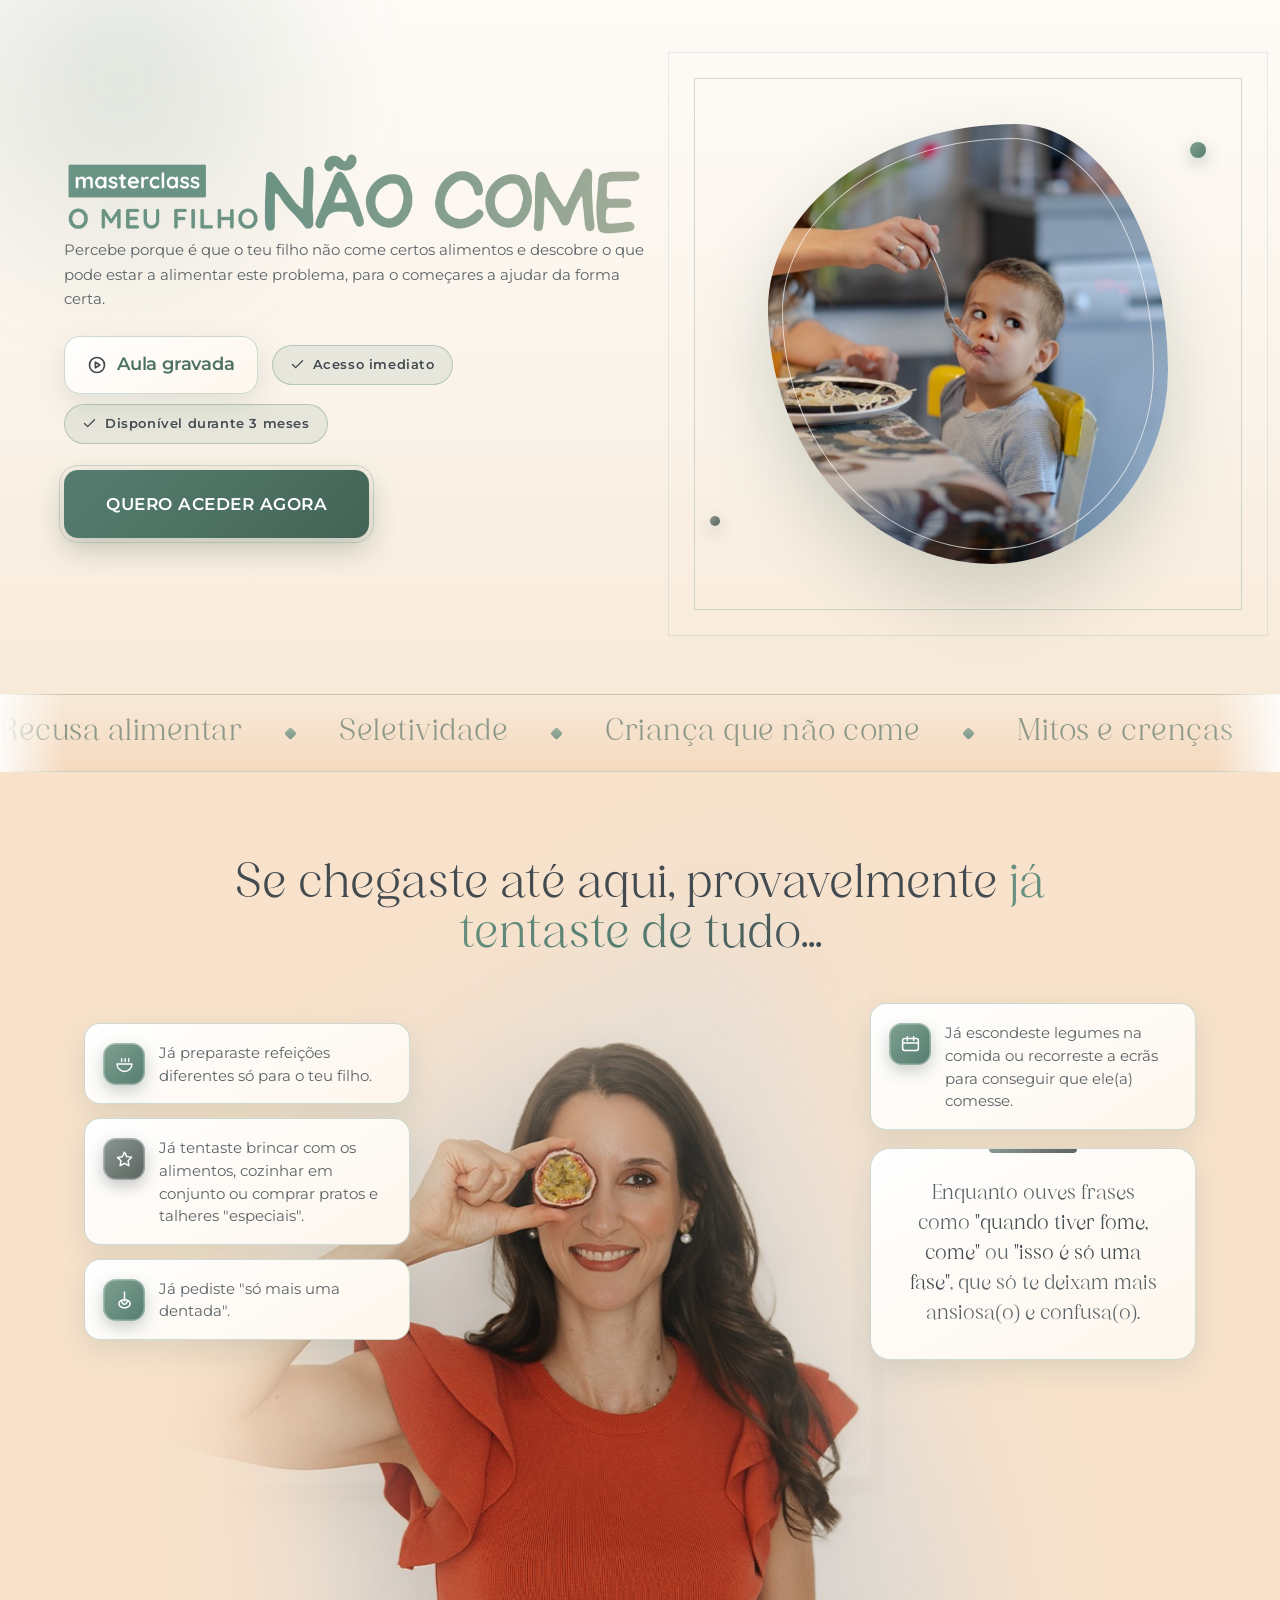
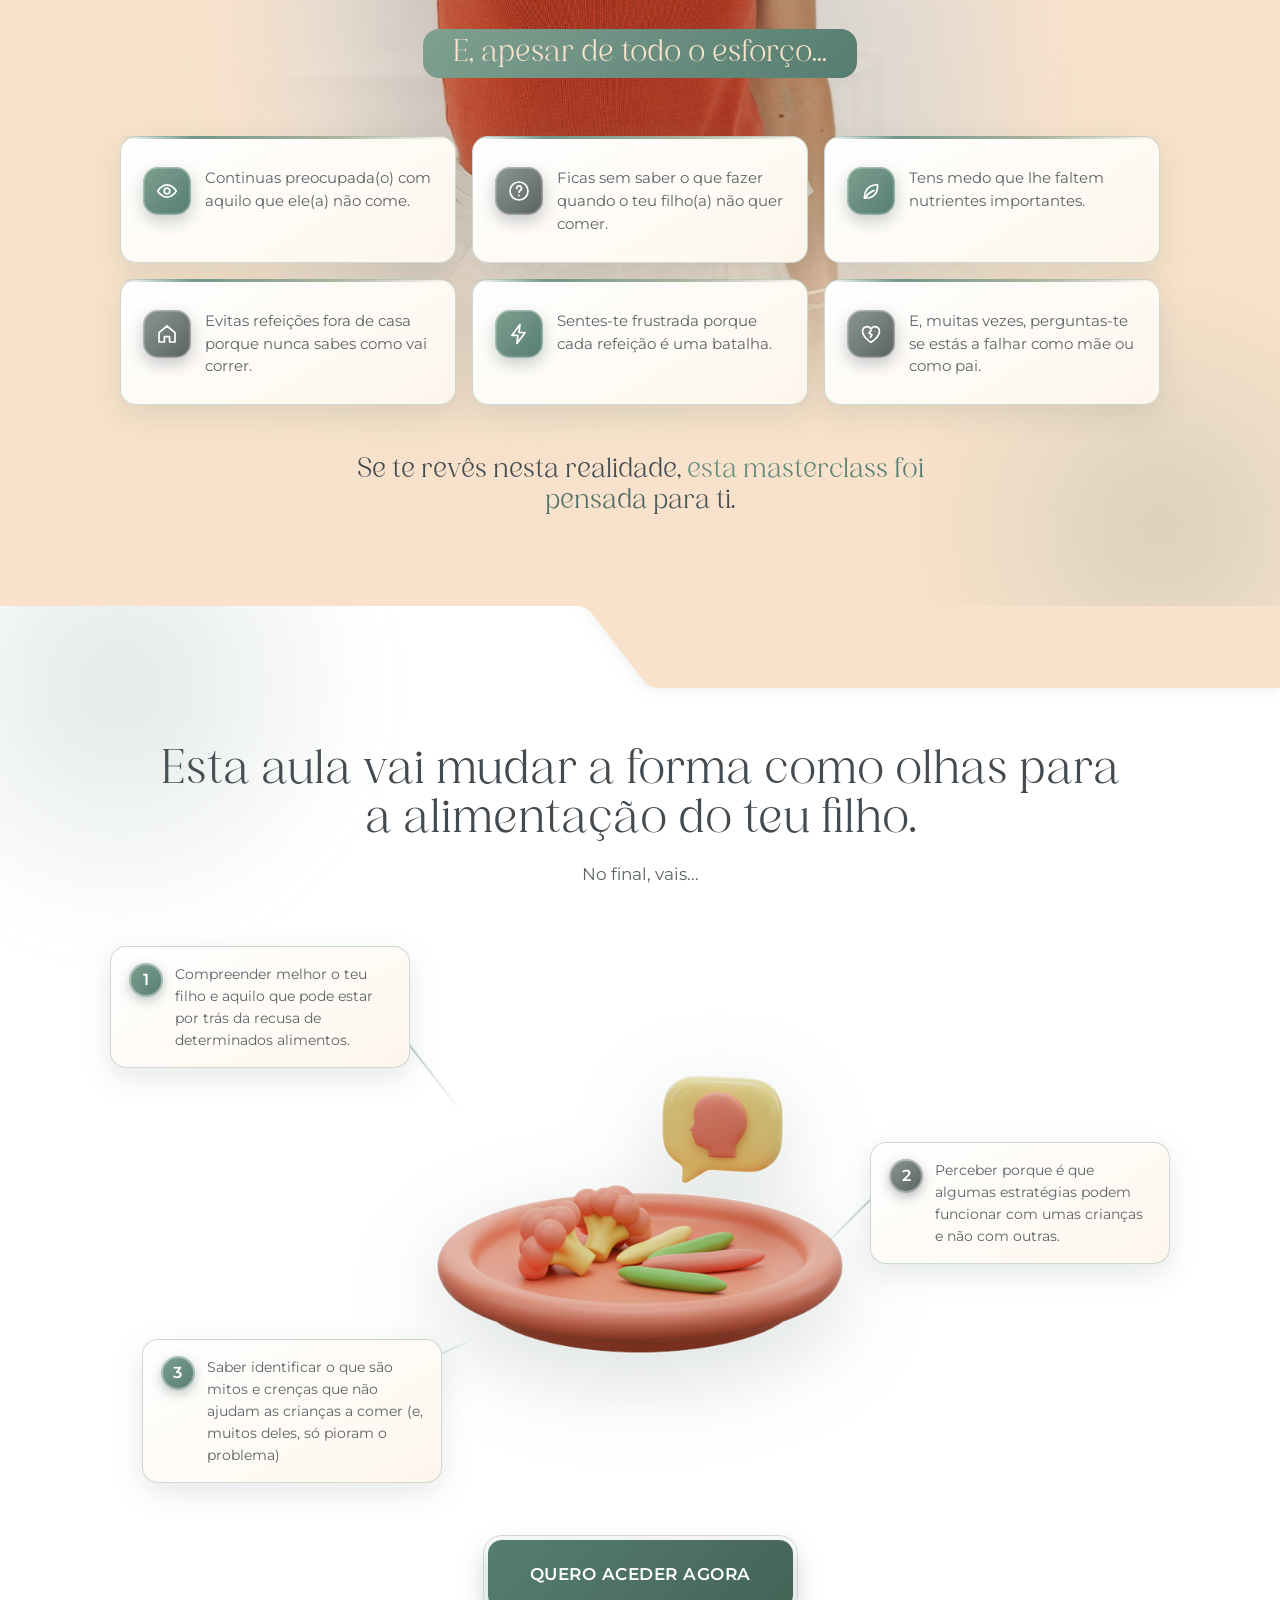
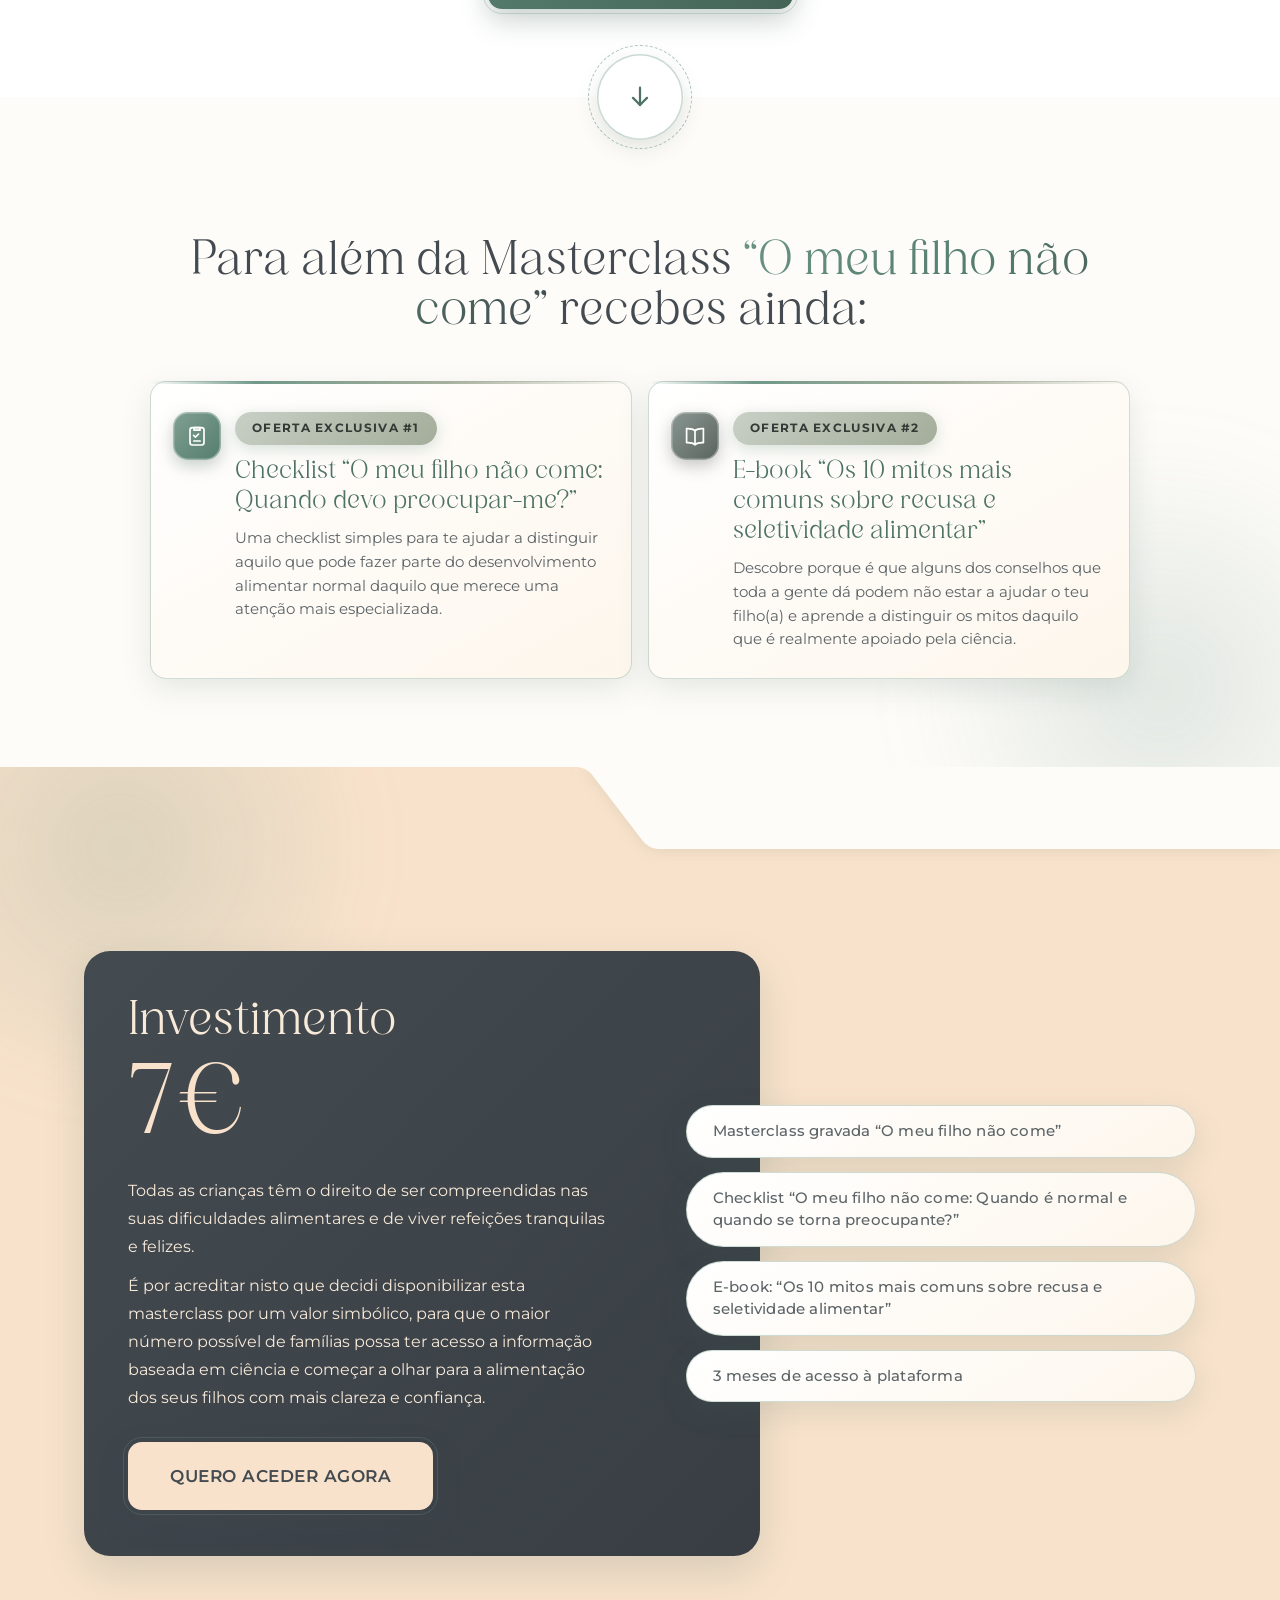
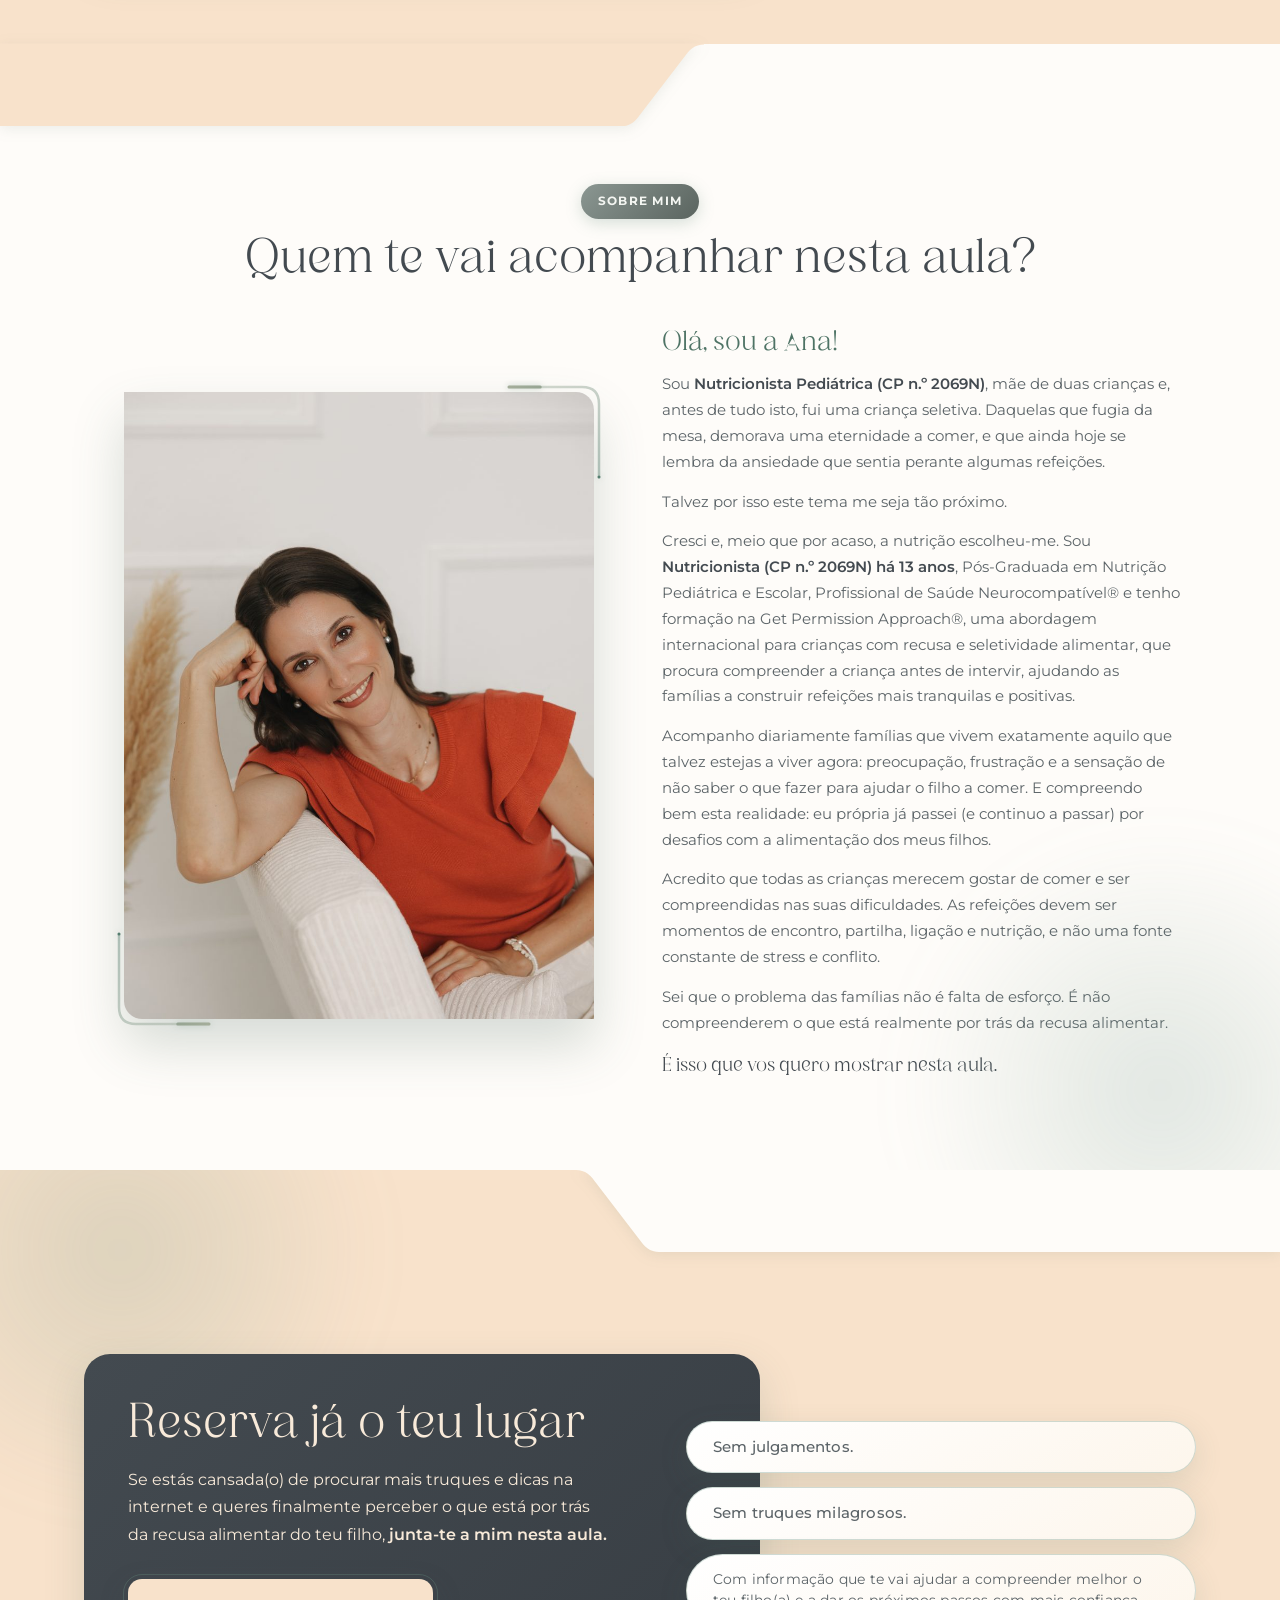
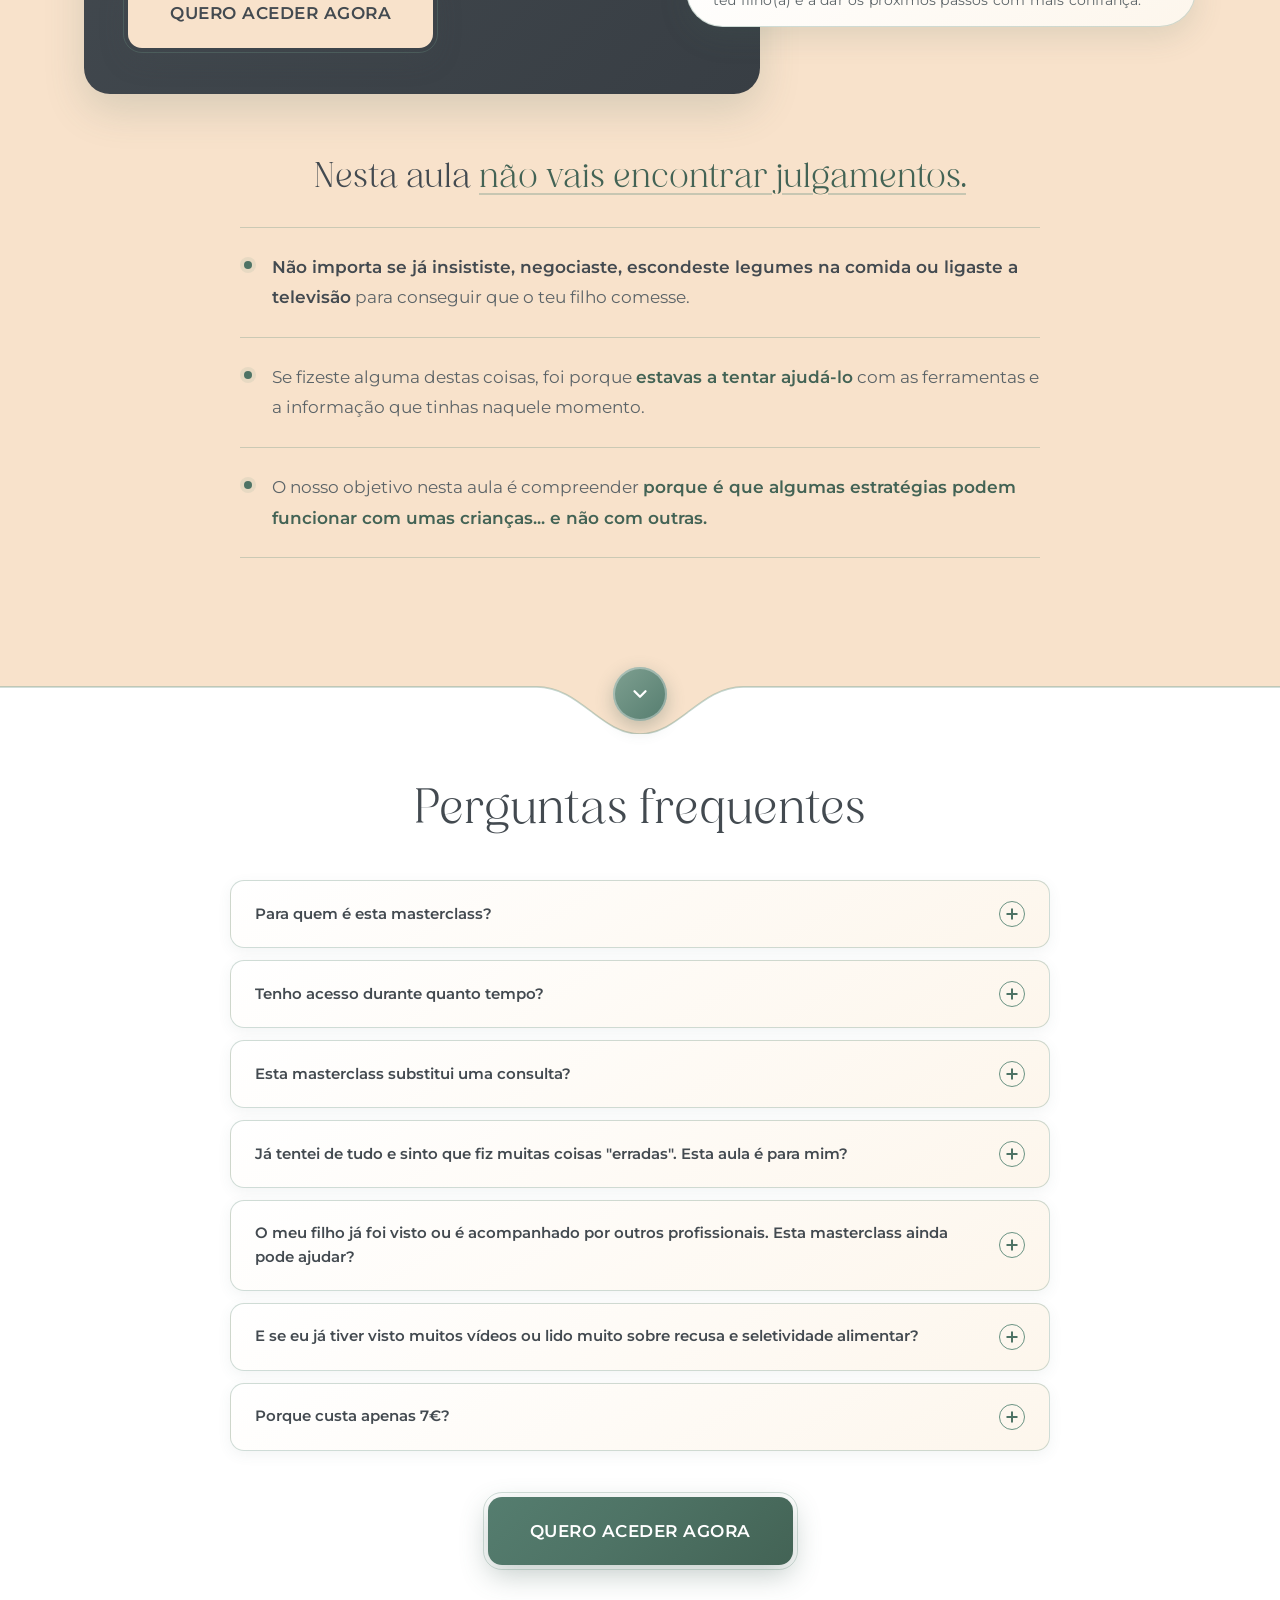
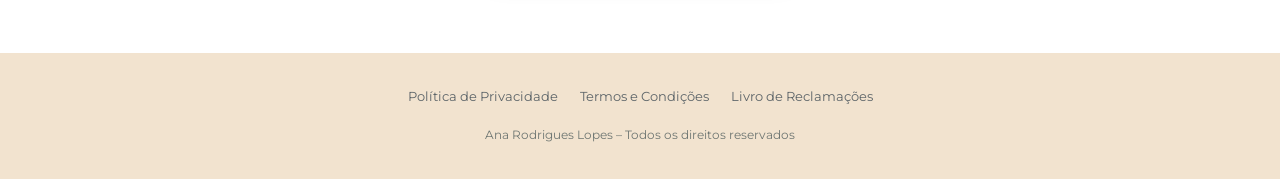
==== gravada/index.html @ 2e9fb3a8 "[cc] add recorded 7EUR masterclass variant page Co-Authored-By: Claude Opus 5.5 (1M context) <norepl" ====
<!DOCTYPE html>
<html lang="pt-PT">
<head>
<meta charset="UTF-8">
<meta name="viewport" content="width=device-width, initial-scale=1.0">
<title>Masterclass gravada “O meu filho não come” | Ana Rodrigues</title>
<meta name="description" content="Percebe porque é que o teu filho não come certos alimentos e descobre o que pode estar a alimentar este problema. Aula gravada. Acesso imediato.">
<meta property="og:title" content="Masterclass gravada “O meu filho não come” | Ana Rodrigues">
<meta property="og:description" content="Percebe porque é que o teu filho não come certos alimentos e descobre o que pode estar a alimentar este problema. Aula gravada. Acesso imediato.">
<meta property="og:type" content="website">
<meta property="og:image" content="https://contatoeltonmiranda-code.github.io/ana-rodrigues-lp5-preview/assets/logo.png">
<link rel="icon" href="data:image/svg+xml,%3Csvg xmlns='http://www.w3.org/2000/svg' viewBox='0 0 32 32'%3E%3Ccircle cx='16' cy='16' r='15' fill='%236A9383'/%3E%3C/svg%3E">
<link rel="preconnect" href="https://fonts.googleapis.com">
<link rel="preconnect" href="https://fonts.gstatic.com" crossorigin>
<link href="https://fonts.googleapis.com/css2?family=Montserrat:wght@300;400;500;600;700&display=swap" rel="stylesheet">
<link rel="preload" as="font" type="font/woff2" crossorigin href="../assets/fonts/Bevenida-Regular.woff2">
<link rel="preload" as="image" href="../assets/logo.png">
<link rel="stylesheet" href="../assets/style.css">
<!-- Versao gravada 7EUR: CSS partilhado com a versao ao vivo (../assets/style.css,
     NAO alterado). So o encaixe das 2 seccoes novas fica aqui, com tokens e
     componentes ja existentes (peso-card, eyebrow, res-card, rp-pill). -->
<style>
.hero-cta{display:flex;width:100%;max-width:520px;justify-content:center}
@media(min-width:960px){.hero-cta{justify-content:flex-start}}
.ofertas{max-width:980px;margin-top:44px}
.oferta-txt{display:flex;flex-direction:column;align-items:flex-start}
.oferta-txt .eyebrow{margin-bottom:12px}
.oferta-txt h3{font-size:clamp(20px,2.2vw,25px);line-height:1.2;color:var(--sage-esc);margin-bottom:10px}
.oferta-txt p{font-size:14.8px;color:var(--texto);line-height:1.6}
.preco-valor{font-family:'Bevenida','Georgia',serif;font-weight:400;font-size:clamp(64px,8vw,96px);line-height:1;color:#F8E2CB;margin:14px 0 4px}
.preco-card .res-lead + .res-lead{margin-top:12px}
@media(min-width:720px){.ofertas{grid-template-columns:1fr 1fr}}
@media(min-width:960px){.ofertas{grid-template-columns:1fr 1fr}}
</style>
</head>
<body>

<!-- ============ SECÇÃO 1 — HERO ============ -->
<section class="hero">
  <div class="orb tl" aria-hidden="true"></div>
  <div class="wrap hero-grid">
    <div class="hero-copy sr-hidden">
      <h1 class="hero-logo"><img src="../assets/logo.png" alt="Masterclass O Meu Filho Não Come" width="1828" height="278"></h1>
      <p class="sub">Percebe porque é que o teu filho não come certos alimentos e descobre o que pode estar a alimentar este problema, para o começares a ajudar da forma certa.</p>
      <div class="hero-meta">
        <span class="date-badge"><svg viewBox="0 0 24 24" aria-hidden="true" focusable="false"><circle cx="12" cy="12" r="9"/><path d="M10 8.6v6.8l5.4-3.4z"/></svg>Aula gravada</span>
        <span class="hmi"><svg viewBox="0 0 24 24" aria-hidden="true" focusable="false"><polyline points="4 12 9 17 20 6"/></svg>Acesso imediato</span>
        <span class="hmi"><svg viewBox="0 0 24 24" aria-hidden="true" focusable="false"><polyline points="4 12 9 17 20 6"/></svg>Disponível durante 3 meses</span>
      </div>
      <div class="hero-cta"><a class="btn lg" href="https://www.lp.entrepapasefrutas.pt/pagamento-masterclass-o-meu-filho-nao-come">Quero aceder agora</a></div>
    </div>
    <div class="hero-visual sr-hidden" aria-hidden="true">
      <div class="hv-ring"></div>
      <div class="hv-ring b"></div>
      <div class="hv-shape"><img src="../assets/crianca-recusa-alimentar.jpg" alt="" loading="eager" width="1600" height="1080"></div>
      <span class="hv-dot d1"></span>
      <span class="hv-dot d2"></span>
    </div>
  </div>
</section>

<!-- ============ DIVISÓRIA — FAIXA MARQUEE ============ -->
<div class="faixa-marquee" aria-hidden="true">
  <div class="fm-track">
    <div class="fm-group">
      <span>Recusa alimentar</span><i></i>
      <span>Seletividade</span><i></i>
      <span>Criança que não come</span><i></i>
      <span>Mitos e crenças</span><i></i>
      <span>Refeições em batalha</span><i></i>
      <span>Novos alimentos</span><i></i>
    </div>
    <div class="fm-group">
      <span>Recusa alimentar</span><i></i>
      <span>Seletividade</span><i></i>
      <span>Criança que não come</span><i></i>
      <span>Mitos e crenças</span><i></i>
      <span>Refeições em batalha</span><i></i>
      <span>Novos alimentos</span><i></i>
    </div>
  </div>
</div>

<!-- ============ SECÇÃO 2 — IDENTIFICAÇÃO COM DORES (igual) ============ -->
<section class="sec sec-duv">
  <div class="orb coral br" aria-hidden="true"></div>
  <div class="wrap">
    <div class="center">
      <h2 class="maxw-lg sr-hidden">Se chegaste até aqui, provavelmente <span class="txt-grad">já tentaste de tudo...</span></h2>
    </div>
    <div class="duv-tri">
      <div class="duv-col sr-hidden">
        <div class="dores-cards">
          <div class="dores-card">
            <span class="dc-ico" aria-hidden="true"><svg viewBox="0 0 24 24" aria-hidden="true" focusable="false"><path d="M3.5 11.5h17c0 4.7-3.8 8.5-8.5 8.5s-8.5-3.8-8.5-8.5z"/><path d="M8.8 8.4c-1-1 .95-1.95 0-3"/><path d="M12.8 8.4c-1-1 .95-1.95 0-3"/><path d="M16.8 8.4c-1-1 .95-1.95 0-3"/></svg></span>
            <p>Já preparaste refeições diferentes só para o teu filho.</p>
          </div>
          <div class="dores-card">
            <span class="dc-ico" aria-hidden="true"><svg viewBox="0 0 24 24" aria-hidden="true" focusable="false"><path d="M12 3.6l2.5 5.1 5.6.8-4 4 .9 5.6-5-2.7-5 2.7.9-5.6-4-3.9 5.6-.8z"/></svg></span>
            <p>Já tentaste brincar com os alimentos, cozinhar em conjunto ou comprar pratos e talheres "especiais".</p>
          </div>
          <div class="dores-card">
            <span class="dc-ico" aria-hidden="true"><svg viewBox="0 0 24 24" aria-hidden="true" focusable="false"><path d="M12 3.4v10.2"/><path d="M8.6 13.9c.6 2.3 1.8 3.5 3.4 3.5s2.8-1.2 3.4-3.5"/><ellipse cx="12" cy="16.9" rx="6.4" ry="4.7"/></svg></span>
            <p>Já pediste "só mais uma dentada".</p>
          </div>
        </div>
      </div>
      <div class="duv-photo sr-hidden" aria-hidden="true"></div>
      <div class="duv-col duv-col-r sr-hidden">
        <div class="dores-card">
          <span class="dc-ico" aria-hidden="true"><svg viewBox="0 0 24 24" aria-hidden="true" focusable="false"><rect x="3" y="5.2" width="18" height="13.6" rx="2.4"/><path d="M3 10.2h18"/><path d="M8.4 3v4.4M15.6 3v4.4"/></svg></span>
          <p>Já escondeste legumes na comida ou recorreste a ecrãs para conseguir que ele(a) comesse.</p>
        </div>
        <div class="frases">
          <p>Enquanto ouves frases como <b>"quando tiver fome, come"</b> ou <b>"isso é só uma fase"</b>, que só te deixam mais ansiosa(o) e confusa(o).</p>
        </div>
      </div>
    </div>
    <p class="peso-head sr-hidden"><mark>E, apesar de todo o esforço...</mark></p>
    <div class="peso-cards">
      <div class="peso-card sr-hidden"><span class="pw" aria-hidden="true"><svg viewBox="0 0 24 24" aria-hidden="true" focusable="false"><path d="M2.8 12S6.2 5.8 12 5.8 21.2 12 21.2 12 17.8 18.2 12 18.2 2.8 12 2.8 12z"/><circle cx="12" cy="12" r="2.8"/></svg></span><p>Continuas preocupada(o) com aquilo que ele(a) não come.</p></div>
      <div class="peso-card sr-hidden"><span class="pw" aria-hidden="true"><svg viewBox="0 0 24 24" aria-hidden="true" focusable="false"><circle cx="12" cy="12" r="9"/><path d="M9.7 9.4a2.4 2.4 0 1 1 3.3 2.2c-.7.3-1 .8-1 1.6"/><path d="M12 16.4v.1"/></svg></span><p>Ficas sem saber o que fazer quando o teu filho(a) não quer comer.</p></div>
      <div class="peso-card sr-hidden"><span class="pw" aria-hidden="true"><svg viewBox="0 0 24 24" aria-hidden="true" focusable="false"><path d="M5.5 19c0-8 4.8-12.8 13-13.5.7 8.2-4 13.5-10.5 13.5-1 0-2-.2-2.5 0z"/><path d="M5.5 19c2.8-3.8 5.6-6 9.5-7.6"/></svg></span><p>Tens medo que lhe faltem nutrientes importantes.</p></div>
      <div class="peso-card sr-hidden"><span class="pw" aria-hidden="true"><svg viewBox="0 0 24 24" aria-hidden="true" focusable="false"><path d="M4 10.6 12 4l8 6.6V20h-5.4v-5.4H9.4V20H4z"/></svg></span><p>Evitas refeições fora de casa porque nunca sabes como vai correr.</p></div>
      <div class="peso-card sr-hidden"><span class="pw" aria-hidden="true"><svg viewBox="0 0 24 24" aria-hidden="true" focusable="false"><path d="M13 2.5 4.8 13.4h6.1l-1 8.1 8.3-11H12z"/></svg></span><p>Sentes-te frustrada porque cada refeição é uma batalha.</p></div>
      <div class="peso-card sr-hidden"><span class="pw" aria-hidden="true"><svg viewBox="0 0 24 24" aria-hidden="true" focusable="false"><path d="M12 20.4S3.6 15 3.6 9.4A4.5 4.5 0 0 1 12 7a4.5 4.5 0 0 1 8.4 2.4c0 5.6-8.4 11-8.4 11z"/><path d="M12 8.6 10 11l3 1.9-1.6 2.4"/></svg></span><p>E, muitas vezes, perguntas-te se estás a falhar como mãe ou como pai.</p></div>
    </div>
    <p class="dores-close sr-hidden">Se te revês nesta realidade, <span class="txt-grad">esta masterclass foi pensada para ti.</span></p>
  </div>
</section>

<!-- ============ SECÇÃO 3 — TRANSFORMAÇÃO / BENEFÍCIOS (igual) ============ -->
<section class="sec sec-imag sec-recebe">
  <div class="aba from-prancheta dir-r" aria-hidden="true"></div>
  <div class="orb tl" aria-hidden="true"></div>
  <div class="wrap center">
    <h2 class="maxw-lg sr-hidden">Esta aula vai mudar a forma como olhas para a alimentação do teu filho.</h2>
    <p class="lead duv-intro sr-hidden">No final, vais...</p>
    <div class="ia-stage">
      <img class="ia-img sr-hidden" src="../assets/recusa-ia.png" alt="Ilustração de um prato com legumes recusados e um balão de fala com uma criança a virar a cara" loading="lazy" width="544" height="381">
      <span class="ia-linha fl1" aria-hidden="true"></span>
      <span class="ia-linha fl2" aria-hidden="true"></span>
      <span class="ia-linha fl3" aria-hidden="true"></span>
      <div class="ia-label l1 sr-hidden">
        <span class="ia-no" aria-hidden="true">1</span>
        <p>Compreender melhor o teu filho e aquilo que pode estar por trás da recusa de determinados alimentos.</p>
      </div>
      <div class="ia-label l2 sr-hidden">
        <span class="ia-no" aria-hidden="true">2</span>
        <p>Perceber porque é que algumas estratégias podem funcionar com umas crianças e não com outras.</p>
      </div>
      <div class="ia-label l3 sr-hidden">
        <span class="ia-no" aria-hidden="true">3</span>
        <p>Saber identificar o que são mitos e crenças que não ajudam as crianças a comer (e, muitos deles, só pioram o problema)</p>
      </div>
    </div>
    <div class="cta-row sr-hidden"><a class="btn lg" href="https://www.lp.entrepapasefrutas.pt/pagamento-masterclass-o-meu-filho-nao-come">Quero aceder agora</a></div>
  </div>
</section>

<!-- ============ SECÇÃO 4 — BENEFÍCIOS / O QUE RECEBES (nova) ============ -->
<section class="sec sec-sobre sec-recebe sec-ofertas">
  <div class="sep-seal" style="--ss-cor:var(--paper)" aria-hidden="true">
    <svg viewBox="0 0 24 24" focusable="false"><path d="M12 4.5v14"/><path d="M6.4 12.7l5.6 5.6 5.6-5.6"/></svg>
  </div>
  <div class="sec-bg" aria-hidden="true">
    <div class="orb br"></div>
  </div>
  <div class="wrap center">
    <h2 class="maxw-lg sr-hidden">Para além da Masterclass <span class="txt-grad">“O meu filho não come”</span> recebes ainda:</h2>
  </div>
  <div class="wrap">
    <div class="peso-cards ofertas">
      <div class="peso-card sr-hidden">
        <span class="pw" aria-hidden="true"><svg viewBox="0 0 24 24" aria-hidden="true" focusable="false"><rect x="5" y="3.6" width="14" height="17.4" rx="2.4"/><path d="M9 3.6h6v2.6H9z"/><polyline points="8.6 11.4 10.4 13.2 13.6 10"/><path d="M8.8 17h6.4"/></svg></span>
        <div class="oferta-txt">
          <span class="eyebrow">Oferta exclusiva #1</span>
          <h3>Checklist “O meu filho não come: Quando devo preocupar-me?”</h3>
          <p>Uma checklist simples para te ajudar a distinguir aquilo que pode fazer parte do desenvolvimento alimentar normal daquilo que merece uma atenção mais especializada.</p>
        </div>
      </div>
      <div class="peso-card sr-hidden">
        <span class="pw" aria-hidden="true"><svg viewBox="0 0 24 24" aria-hidden="true" focusable="false"><path d="M12 6.6C10.2 5 7.6 4.4 3.6 4.6v14c4-.2 6.6.4 8.4 2 1.8-1.6 4.4-2.2 8.4-2v-14c-4-.2-6.6.4-8.4 2z"/><path d="M12 6.6V20.6"/></svg></span>
        <div class="oferta-txt">
          <span class="eyebrow">Oferta exclusiva #2</span>
          <h3>E-book “Os 10 mitos mais comuns sobre recusa e seletividade alimentar”</h3>
          <p>Descobre porque é que alguns dos conselhos que toda a gente dá podem não estar a ajudar o teu filho(a) e aprende a distinguir os mitos daquilo que é realmente apoiado pela ciência.</p>
        </div>
      </div>
    </div>
  </div>
</section>

<!-- ============ SECÇÃO 5 — PREÇO (nova) ============ -->
<section class="sec sec-reserva sec-recebe sec-preco">
  <div class="aba from-cream dir-r" aria-hidden="true"></div>
  <div class="orb tl" aria-hidden="true"></div>
  <div class="wrap">
    <div class="res-grid">
      <div class="res-card preco-card sr-hidden">
        <h2>Investimento</h2>
        <p class="preco-valor">7€</p>
        <p class="res-lead">Todas as crianças têm o direito de ser compreendidas nas suas dificuldades alimentares e de viver refeições tranquilas e felizes.</p>
        <p class="res-lead">É por acreditar nisto que decidi disponibilizar esta masterclass por um valor simbólico, para que o maior número possível de famílias possa ter acesso a informação baseada em ciência e começar a olhar para a alimentação dos seus filhos com mais clareza e confiança.</p>
        <a class="btn lg" href="https://www.lp.entrepapasefrutas.pt/pagamento-masterclass-o-meu-filho-nao-come">Quero aceder agora</a>
      </div>
      <ul class="res-panel sr-hidden">
        <li class="rp-pill">Masterclass gravada “O meu filho não come”</li>
        <li class="rp-pill">Checklist “O meu filho não come: Quando é normal e quando se torna preocupante?”</li>
        <li class="rp-pill">E-book: “Os 10 mitos mais comuns sobre recusa e seletividade alimentar”</li>
        <li class="rp-pill">3 meses de acesso à plataforma</li>
      </ul>
    </div>
  </div>
</section>

<!-- ============ SECÇÃO 6 — SOBRE MIM (igual) ============ -->
<section class="sec sec-sobre sec-recebe">
  <div class="aba from-areia" aria-hidden="true"></div>
  <div class="sec-bg" aria-hidden="true">
    <div class="orb br"></div>
  </div>
  <div class="wrap center">
    <span class="eyebrow coral sr-hidden">Sobre mim</span>
    <h2 class="sr-hidden">Quem te vai acompanhar nesta aula?</h2>
  </div>
  <div class="wrap">
    <div class="sobre-grid">
      <div class="sobre-collage sr-hidden">
        <figure class="sc-single"><img src="../assets/ana-6.jpg" alt="Ana Rodrigues Lopes a olhar diretamente para a câmara" loading="lazy" width="900" height="1350"></figure>
        <svg class="corner corner-tr" viewBox="0 0 96 96" aria-hidden="true" focusable="false">
          <linearGradient id="ckSageA" x1="0" y1="0" x2="1" y2="1"><stop offset="0" stop-color="#A4AD9A"/><stop offset="1" stop-color="#557D6F"/></linearGradient>
          <path class="ck-linha" d="M3 3 L76 3 Q93 3 93 20 L93 93" pathLength="200"/>
          <path class="ck-spark" d="M3 3 L76 3 Q93 3 93 20 L93 93" pathLength="200"/>
        </svg>
        <svg class="corner corner-bl" viewBox="0 0 96 96" aria-hidden="true" focusable="false">
          <linearGradient id="ckSageB" x1="0" y1="0" x2="1" y2="1"><stop offset="0" stop-color="#A4AD9A"/><stop offset="1" stop-color="#557D6F"/></linearGradient>
          <path class="ck-linha" d="M3 3 L76 3 Q93 3 93 20 L93 93" pathLength="200"/>
          <path class="ck-spark" d="M3 3 L76 3 Q93 3 93 20 L93 93" pathLength="200"/>
        </svg>
      </div>
      <div class="sobre-txt sr-hidden">
        <h3>Olá, sou a Ana!</h3>
        <p>Sou <strong>Nutricionista Pediátrica (CP n.º 2069N)</strong>, mãe de duas crianças e, antes de tudo isto, fui uma criança seletiva. Daquelas que fugia da mesa, demorava uma eternidade a comer, e que ainda hoje se lembra da ansiedade que sentia perante algumas refeições.</p>
        <p>Talvez por isso este tema me seja tão próximo.</p>
        <p>Cresci e, meio que por acaso, a nutrição escolheu-me. Sou <strong>Nutricionista (CP n.º 2069N) há 13 anos</strong>, Pós-Graduada em Nutrição Pediátrica e Escolar, Profissional de Saúde Neurocompatível&reg; e tenho formação na Get Permission Approach&reg;, uma abordagem internacional para crianças com recusa e seletividade alimentar, que procura compreender a criança antes de intervir, ajudando as famílias a construir refeições mais tranquilas e positivas.</p>
        <p>Acompanho diariamente famílias que vivem exatamente aquilo que talvez estejas a viver agora: preocupação, frustração e a sensação de não saber o que fazer para ajudar o filho a comer. E compreendo bem esta realidade: eu própria já passei (e continuo a passar) por desafios com a alimentação dos meus filhos.</p>
        <p>Acredito que todas as crianças merecem gostar de comer e ser compreendidas nas suas dificuldades. As refeições devem ser momentos de encontro, partilha, ligação e nutrição, e não uma fonte constante de stress e conflito.</p>
        <p>Sei que o problema das famílias não é falta de esforço. É não compreenderem o que está realmente por trás da recusa alimentar.</p>
        <p class="sobre-fim">É isso que vos quero mostrar nesta aula.</p>
      </div>
    </div>
  </div>
</section>

<!-- ============ SECÇÃO 6b — RESERVA JÁ O TEU LUGAR (igual, botão trocado) ============ -->
<section class="sec sec-reserva sec-recebe">
  <div class="aba from-cream dir-r" aria-hidden="true"></div>
  <div class="orb tl" aria-hidden="true"></div>
  <div class="wrap">
    <div class="res-grid">
      <div class="res-card sr-hidden">
        <h2>Reserva já o teu lugar</h2>
        <p class="res-lead">Se estás cansada(o) de procurar mais truques e dicas na internet e queres finalmente perceber o que está por trás da recusa alimentar do teu filho, <b>junta-te a mim nesta aula.</b></p>
        <a class="btn lg" href="https://www.lp.entrepapasefrutas.pt/pagamento-masterclass-o-meu-filho-nao-come">Quero aceder agora</a>
      </div>
      <aside class="res-panel sr-hidden" aria-label="O que esta aula te garante">
        <span class="rp-pill">Sem julgamentos.</span>
        <span class="rp-pill">Sem truques milagrosos.</span>
        <span class="rp-pill rp-wide">Com informação que te vai ajudar a compreender melhor o teu filho(a) e a dar os próximos passos com mais confiança.</span>
      </aside>
    </div>
    <div class="julgos sr-hidden">
      <h3>Nesta aula <span class="jul-accent">não vais encontrar julgamentos.</span></h3>
      <ul class="jul-list">
        <li><p><strong>Não importa se já insististe, negociaste, escondeste legumes na comida ou ligaste a televisão</strong> para conseguir que o teu filho comesse.</p></li>
        <li><p>Se fizeste alguma destas coisas, foi porque <strong class="jul-accent">estavas a tentar ajudá-lo</strong> com as ferramentas e a informação que tinhas naquele momento.</p></li>
        <li><p>O nosso objetivo nesta aula é compreender <strong class="jul-accent">porque é que algumas estratégias podem funcionar com umas crianças... e não com outras.</strong></p></li>
      </ul>
    </div>
  </div>
</section>

<!-- ============ SECÇÃO 7 — FAQ (versão gravada) ============ -->
<section class="sec sec-faq sec-recebe">
  <div class="curva-div" aria-hidden="true">
    <svg viewBox="0 0 1440 112" preserveAspectRatio="none" focusable="false">
      <path class="cd-fill" d="M0,0 H1440 V52 H836 C788,52 764,112 720,112 C676,112 652,52 604,52 H0 Z"/>
      <path class="cd-crest" d="M0,52 H604 C652,52 676,112 720,112 C764,112 788,52 836,52 H1440"/>
    </svg>
    <span class="cd-circle">
      <svg viewBox="0 0 24 24" stroke-linecap="round" stroke-linejoin="round" focusable="false"><polyline points="6 9 12 15 18 9"/></svg>
    </span>
  </div>
  <div class="wrap center">
    <h2 class="maxw sr-hidden">Perguntas frequentes</h2>
  </div>
  <div class="wrap">
    <div class="faq-list">
      <details class="faq-item sr-hidden">
        <summary>Para quem é esta masterclass?<span class="fq-ico" aria-hidden="true"></span></summary>
        <div class="faq-ans"><p>Para mães e pais de bebés e crianças entre os 12 meses e os 6 anos que recusam alimentos ou têm uma alimentação limitada. Desde crianças com seletividade leve e normal para a idade até crianças com uma restrição alimentar mais marcada (em que aceitam apenas 5-6 alimentos diferentes).</p></div>
      </details>
      <details class="faq-item sr-hidden">
        <summary>Tenho acesso durante quanto tempo?<span class="fq-ico" aria-hidden="true"></span></summary>
        <div class="faq-ans"><p>Durante 3 meses. Podes assistir e rever a aula sempre que precisares.</p></div>
      </details>
      <details class="faq-item sr-hidden">
        <summary>Esta masterclass substitui uma consulta?<span class="fq-ico" aria-hidden="true"></span></summary>
        <div class="faq-ans"><p>Não. É uma aula educativa.</p></div>
      </details>
      <details class="faq-item sr-hidden">
        <summary>Já tentei de tudo e sinto que fiz muitas coisas "erradas". Esta aula é para mim?<span class="fq-ico" aria-hidden="true"></span></summary>
        <div class="faq-ans">
          <p>Sim. Aliás, esta aula foi pensada precisamente para famílias que sentem que já experimentaram de tudo e continuam sem perceber porque é que nada parece resultar.</p>
          <p>Se te sentes assim, quero que saibas que não estás sozinha(o). A maioria das famílias que acompanho chega exatamente com esse sentimento.</p>
          <p>O objetivo desta aula não é dizer-te o que devias ter feito. É ajudar-te a compreender melhor o teu filho(a), para que possas tomar decisões com mais segurança e menos culpa a partir de agora.</p>
        </div>
      </details>
      <details class="faq-item sr-hidden">
        <summary>O meu filho já foi visto ou é acompanhado por outros profissionais. Esta masterclass ainda pode ajudar?<span class="fq-ico" aria-hidden="true"></span></summary>
        <div class="faq-ans"><p>Sim. Esta aula não substitui uma avaliação individual, mas vai ajudar-te a compreender melhor a recusa alimentar, a olhar para este desafio de uma forma diferente e a perceber porque é que nem sempre existem soluções iguais para todas as crianças.</p></div>
      </details>
      <details class="faq-item sr-hidden">
        <summary>E se eu já tiver visto muitos vídeos ou lido muito sobre recusa e seletividade alimentar?<span class="fq-ico" aria-hidden="true"></span></summary>
        <div class="faq-ans"><p>Esta masterclass foi pensada precisamente para pais que sentem que já experimentaram muitas estratégias, mas continuam sem perceber porque é que nada parece resultar. O foco não será dar mais uma lista de dicas, mas ajudar-te a compreender o problema antes de escolher qualquer estratégia.</p></div>
      </details>
      <details class="faq-item sr-hidden">
        <summary>Porque custa apenas 7€?<span class="fq-ico" aria-hidden="true"></span></summary>
        <div class="faq-ans">
          <p>Esta masterclass vale mais do que 7€. Mas acredito que todas as crianças têm o direito de se sentir seguras e compreendidas nas suas dificuldades alimentares. E acredito que todos os pais e cuidadores merecem sentir-se informados e capazes de entender o que está por trás do comportamento alimentar dos seus filhos.</p>
          <p>Nenhuma família devia ficar sem acesso a informação baseada em ciência por causa do preço.</p>
          <p>Foi por isso que decidi disponibilizar esta masterclass por apenas 7€.</p>
          <p>O meu objetivo é que o maior número possível de famílias possa compreender melhor o que está por trás da recusa alimentar da criança, aliviar a culpa que tantas vezes acompanha este desafio e começar a olhar para as refeições com mais tranquilidade, ligação e confiança.</p>
        </div>
      </details>
    </div>
    <div class="cta-row sr-hidden"><a class="btn lg" href="https://www.lp.entrepapasefrutas.pt/pagamento-masterclass-o-meu-filho-nao-come">Quero aceder agora</a></div>
  </div>
</section>

<!-- ============ FOOTER ============ -->
<footer>
  <div class="wrap">
    <div class="foot-links">
      <a href="https://www.lp.entrepapasefrutas.pt/politicaprivacidade" target="_blank" rel="noopener">Política de Privacidade</a>
      <a href="https://www.lp.entrepapasefrutas.pt/termoscondicoes-masterclassgravada" target="_blank" rel="noopener">Termos e Condições</a>
      <a href="https://www.livroreclamacoes.pt/" target="_blank" rel="noopener">Livro de Reclamações</a>
    </div>
    <p class="foot-copy">Ana Rodrigues Lopes &ndash; Todos os direitos reservados</p>
  </div>
</footer>

<script>
/* ===== iPhone abre a pagina ja scrollada — scrollRestoration manual ===== */
if('scrollRestoration' in history){history.scrollRestoration='manual';}
window.addEventListener('load',function(){
  try{window.scrollTo({top:0,left:0,behavior:'instant'});}catch(e){window.scrollTo(0,0);}
});
/* ===== Scroll reveal (stagger por irmao) ===== */
(function(){
  var reduce=window.matchMedia&&window.matchMedia('(prefers-reduced-motion:reduce)').matches;
  if(reduce||!('IntersectionObserver' in window)){
    Array.prototype.forEach.call(document.querySelectorAll('.sr-hidden'),function(el){el.classList.add('sr-visible')});
    return;
  }
  var targets=document.querySelectorAll('.sr-hidden');
  var io=new IntersectionObserver(function(entries){
    entries.forEach(function(entry){
      if(entry.isIntersecting){
        var el=entry.target;
        var siblings=el.parentElement?Array.prototype.filter.call(el.parentElement.children,function(c){return c.classList.contains('sr-hidden')}):[];
        var idx=siblings.indexOf(el);
        setTimeout(function(){el.classList.add('sr-visible')},(idx>0?idx:0)*70);
        io.unobserve(el);
      }
    });
  },{threshold:0.12,rootMargin:'0px 0px -40px 0px'});
  Array.prototype.forEach.call(targets,function(el){io.observe(el)});
})();
</script>
</body>
</html>
---- assets/style.css ----
/* =====================================================================
   LP 5 — Masterclass "O Meu Filho Não Come" | Ana Rodrigues Lopes
   Paleta ronda 8 (print r50, extraida por pixel): sage #6A9383 (primaria/
   CTA), sage claro #A4AD9A (secundaria/decoracao), pessego #F8E2CB
   (fundos/cards), carvao #434A50 (ink/paineis escuros) sobre branco.
   Botao sage escuro (#557D6F -> #4E7365 -> #436355) — branco >= 4.5:1 (AA).
   Nomes de variaveis legados (--sage/--coral) MANTIDOS por seguranca;
   so os valores mudaram (ronda 8). Mobile-first.
   Fontes (ronda 3): titulos = Bevenida (woff2 local, 400); corpo/botoes =
   Montserrat (Google Fonts, 600 nos botoes).
   ===================================================================== */
@font-face{
  font-family:'Bevenida';
  src:url('fonts/Bevenida-Regular.woff2') format('woff2');
  font-weight:400;
  font-style:normal;
  font-display:swap;
}
:root{
  --cream:#FEFCF9; --cream2:#F8EFE4; --paper:#FFFFFF; --white:#FFFFFF;
  --areia:#F8E2CB; --areia-fim:#F4D9BE;
  --sage:#6A9383; --sage-esc:#4E7365; --sage-claro:#A4AD9A;
  --coral:#A4AD9A; --coral-esc:#434A50; --coral-claro:#C2C9BF;
  --amarelo:#F8E2CB; --amarelo-esc:#4E5752;
  --ink:#434A50; --texto:#5C6468; --texto2:#6E7672;
  --linha:rgba(106,147,131,.32);
  --grad-sage:linear-gradient(135deg,#7FA091 0%,#557D6F 100%);
  --grad-sage-claro:linear-gradient(135deg,#C8CFC5 0%,#A4AD9A 100%);
  --grad-pessego:linear-gradient(135deg,#FBEFDF 0%,#F5DFC6 100%);
  --grad-coral:linear-gradient(135deg,#8B9792 0%,#5A645F 100%);
  --grad-warm:linear-gradient(160deg,#FEFCF9 0%,#F9F1E7 100%);
  --grad-card:linear-gradient(150deg,#FFFFFF 0%,#FDF6EC 100%);
  --sh-soft:0 10px 30px rgba(74,104,93,.14); --sh-mid:0 16px 40px rgba(74,104,93,.18);
}
*{margin:0;padding:0;box-sizing:border-box}
@property --angle{syntax:'<angle>';initial-value:0deg;inherits:false}
@keyframes angleSpin{to{--angle:360deg}}
/* fundo no <html> = cor do rodape (o overscroll do iOS pinta a zona alem
   do documento; sem ele aparece "espaco em branco" a rodear o rodape) */
html{scroll-behavior:smooth;background:#F2E3CF}
body{font-family:'Montserrat',sans-serif;color:var(--ink);background:var(--cream);line-height:1.62;overflow-x:hidden;-webkit-font-smoothing:antialiased}
/* Bevenida e display font (so Regular/400 — peso maior gera faux bold);
   line-height apertado (0.95-1.1) para nao recriar o bug de espaco do hero */
h1,h2,h3,.display{font-family:'Bevenida','Georgia',serif;font-weight:400;line-height:1.05;letter-spacing:0;color:var(--ink)}
img{max-width:100%;display:block}
a{text-decoration:none}
section{position:relative}
.wrap{max-width:1160px;margin:0 auto;padding:0 24px}
.center{text-align:center}
.maxw{max-width:760px;margin:0 auto}
.maxw-lg{max-width:980px;margin:0 auto}
.txt-grad{background:linear-gradient(120deg,#6A9383 0%,#557D6F 52%,#434A50 100%);-webkit-background-clip:text;background-clip:text;-webkit-text-fill-color:transparent;color:#4E7365}
.sec{padding:88px 0;position:relative}
.sec h2{font-size:clamp(29px,3.7vw,48px);margin-bottom:16px;line-height:1.05}
.sec .lead{font-size:17px;color:var(--texto)}
.sec .lead strong{color:var(--ink);font-weight:600}
.cta-row{display:flex;justify-content:center;margin-top:46px}
.cta-note{margin-top:16px;text-align:center;font-size:13.5px;color:var(--texto2);letter-spacing:.2px}
/* EYEBROW */
.eyebrow{display:inline-flex;align-items:center;gap:8px;background:var(--grad-sage-claro);color:#333A36;font-size:11.5px;font-weight:700;letter-spacing:1.3px;text-transform:uppercase;padding:8px 17px;border-radius:50px;box-shadow:0 4px 16px rgba(106,147,131,.28);max-width:max-content}
.eyebrow.coral{background:var(--grad-coral);color:#F4F6F2}
.eyebrow.outline{background:transparent;border:1.5px solid var(--sage);color:var(--sage-esc);box-shadow:none}
.center .eyebrow{margin-left:auto;margin-right:auto;margin-bottom:16px}
/* BOTAO glow + shine (coral escuro, herdado da LP 3) */
.btn{position:relative;overflow:hidden;display:inline-flex;align-items:center;justify-content:center;gap:10px;background:linear-gradient(135deg,#557D6F 0%,#4E7365 45%,#436355 100%);color:#fff;font-family:'Montserrat',sans-serif;font-weight:600;font-size:15px;letter-spacing:.5px;text-transform:uppercase;padding:18px 34px;border-radius:14px;border:none;cursor:pointer;outline:1.5px solid rgba(106,147,131,.30);outline-offset:4px;box-shadow:0 10px 28px rgba(74,104,93,.32),0 0 0 0 rgba(106,147,131,.55);transition:transform .25s,box-shadow .25s,background .25s;animation:btn-glow 2.8s ease-out infinite}
.btn::before{content:"";position:absolute;top:0;left:0;width:60%;height:100%;background:linear-gradient(100deg,transparent 0%,rgba(255,255,255,.55) 50%,transparent 100%);transform:translateX(-180%) skewX(-18deg);animation:btn-shine 8s ease-in-out infinite;pointer-events:none}
.btn:hover{transform:translateY(-3px) scale(1.02);background:linear-gradient(135deg,#4F7869 0%,#486D5E 45%,#3D5C4E 100%);box-shadow:0 16px 40px rgba(74,104,93,.42)}
.btn.lg{font-size:16.5px;padding:21px 42px}
.btn.full{width:100%}
@keyframes btn-glow{0%{box-shadow:0 10px 28px rgba(74,104,93,.32),0 0 0 0 rgba(106,147,131,.5)}60%{box-shadow:0 10px 28px rgba(74,104,93,.32),0 0 0 12px rgba(106,147,131,0)}100%{box-shadow:0 10px 28px rgba(74,104,93,.32),0 0 0 0 rgba(106,147,131,0)}}
@keyframes btn-shine{0%{transform:translateX(-180%) skewX(-18deg)}40%{transform:translateX(230%) skewX(-18deg)}100%{transform:translateX(230%) skewX(-18deg)}}
@media(prefers-reduced-motion:reduce){.btn{animation:none}.btn::before{display:none}}
/* ORBE */
.orb{position:absolute;width:520px;height:520px;border-radius:50%;background:radial-gradient(circle,rgba(106,147,131,.20),rgba(106,147,131,.08) 42%,transparent 70%);filter:blur(30px);pointer-events:none;z-index:0;animation:orbBreath 9s ease-in-out infinite}
.orb.coral{background:radial-gradient(circle,rgba(106,147,131,.22),rgba(106,147,131,.06) 44%,transparent 70%)}
.orb.tl{top:-180px;left:-140px}
.orb.br{bottom:-180px;right:-140px;animation-delay:-4.5s}
@keyframes orbBreath{0%,100%{opacity:.28;transform:scale(.94)}50%{opacity:.6;transform:scale(1.04)}}
@media(prefers-reduced-motion:reduce){.orb{animation:none;opacity:.4}}
@media(max-width:560px){.orb{width:320px;height:320px;filter:blur(24px)}}
/* SCROLL REVEAL */
.sr-hidden{opacity:0;transform:translateY(24px);transition:opacity .6s ease,transform .6s ease}
.sr-hidden.sr-visible{opacity:1;transform:none}
@media(prefers-reduced-motion:reduce){.sr-hidden,.sr-hidden.sr-visible{opacity:1;transform:none;transition:none}html{scroll-behavior:auto}}
/* ABA / DEGRAU DE SECCAO (herdado da LP 3: patamar + chanfro, angulo 52,5
   graus — geometria medida e aprovada; e a seccao DE CIMA que desce sobre a
   de baixo, vai como primeiro filho da seccao de baixo, pintada com a cor
   da seccao de cima) */
.aba{position:absolute;left:0;right:0;top:0;z-index:1;pointer-events:none;
  --aba-h:82px;--aba-total:55%;
  height:var(--aba-h);
  filter:drop-shadow(0 3px 7px rgba(74,104,93,.10))}
.aba.dir-r{transform:scaleX(-1)}
.aba::before{content:"";position:absolute;left:0;top:-1px;
  width:var(--aba-total);height:calc(100% + 1px);
  background:var(--aba-cor,var(--cream));
  -webkit-clip-path:polygon(
    0 0, 100% 0, 100% calc(100% - 1.0000 * var(--aba-h)),
    calc(100% - 0.0380 * var(--aba-h)) calc(100% - 0.9971 * var(--aba-h)),
    calc(100% - 0.0752 * var(--aba-h)) calc(100% - 0.9884 * var(--aba-h)),
    calc(100% - 0.1106 * var(--aba-h)) calc(100% - 0.9742 * var(--aba-h)),
    calc(100% - 0.1434 * var(--aba-h)) calc(100% - 0.9548 * var(--aba-h)),
    calc(100% - 0.1729 * var(--aba-h)) calc(100% - 0.9306 * var(--aba-h)),
    calc(100% - 0.1983 * var(--aba-h)) calc(100% - 0.9022 * var(--aba-h)),
    calc(100% - 0.8156 * var(--aba-h)) calc(100% - 0.0978 * var(--aba-h)),
    calc(100% - 0.8410 * var(--aba-h)) calc(100% - 0.0694 * var(--aba-h)),
    calc(100% - 0.8705 * var(--aba-h)) calc(100% - 0.0452 * var(--aba-h)),
    calc(100% - 0.9033 * var(--aba-h)) calc(100% - 0.0258 * var(--aba-h)),
    calc(100% - 0.9387 * var(--aba-h)) calc(100% - 0.0116 * var(--aba-h)),
    calc(100% - 0.9759 * var(--aba-h)) calc(100% - 0.0029 * var(--aba-h)),
    calc(100% - 1.0139 * var(--aba-h)) 100%, 0 100%);
  clip-path:polygon(
    0 0, 100% 0, 100% calc(100% - 1.0000 * var(--aba-h)),
    calc(100% - 0.0380 * var(--aba-h)) calc(100% - 0.9971 * var(--aba-h)),
    calc(100% - 0.0752 * var(--aba-h)) calc(100% - 0.9884 * var(--aba-h)),
    calc(100% - 0.1106 * var(--aba-h)) calc(100% - 0.9742 * var(--aba-h)),
    calc(100% - 0.1434 * var(--aba-h)) calc(100% - 0.9548 * var(--aba-h)),
    calc(100% - 0.1729 * var(--aba-h)) calc(100% - 0.9306 * var(--aba-h)),
    calc(100% - 0.1983 * var(--aba-h)) calc(100% - 0.9022 * var(--aba-h)),
    calc(100% - 0.8156 * var(--aba-h)) calc(100% - 0.0978 * var(--aba-h)),
    calc(100% - 0.8410 * var(--aba-h)) calc(100% - 0.0694 * var(--aba-h)),
    calc(100% - 0.8705 * var(--aba-h)) calc(100% - 0.0452 * var(--aba-h)),
    calc(100% - 0.9033 * var(--aba-h)) calc(100% - 0.0258 * var(--aba-h)),
    calc(100% - 0.9387 * var(--aba-h)) calc(100% - 0.0116 * var(--aba-h)),
    calc(100% - 0.9759 * var(--aba-h)) calc(100% - 0.0029 * var(--aba-h)),
    calc(100% - 1.0139 * var(--aba-h)) 100%, 0 100%)}
.aba.from-hero{--aba-cor:#F8EAD9}
.aba.from-areia{--aba-cor:var(--areia)}
.aba.from-prancheta{--aba-cor:#F8E2CB} /* r55: cor da borda inferior da prancheta (secao de cima) */
.aba.from-paper{--aba-cor:var(--paper)}
.aba.from-cream{--aba-cor:var(--cream)}
@media(max-width:1024px){.aba{--aba-h:70px}}
@media(max-width:768px){.aba{--aba-h:58px}}
@media(max-width:600px){.aba{--aba-h:44px}}
@media(max-width:420px){.aba{--aba-h:38px}}
/* seccoes que RECEBEM uma aba precisam de folga no topo */
.sec-recebe{padding-top:140px}
@media(max-width:1024px){.sec-recebe{padding-top:124px}}
@media(max-width:768px){.sec-recebe{padding-top:106px}}
@media(max-width:600px){.sec-recebe{padding-top:88px}}
/* ================= HERO =================
   Coluna unica centrada em mobile (form logo acima do fold); em desktop,
   copy + visual em 2 colunas. */
.hero{position:relative;padding:88px 0 110px;background:linear-gradient(180deg,#FEFBF7 0%,#FAF3E9 60%,#F8EAD9 100%);overflow:hidden;isolation:isolate}
.hero .wrap{max-width:1200px}
.hero-grid{position:relative;z-index:2;display:grid;grid-template-columns:1fr;gap:44px;align-items:center}
.hero-copy{display:flex;flex-direction:column;align-items:center;text-align:center}
/* lockup: logo da masterclass (contem "masterclass" + "O MEU FILHO NAO COME")
   dentro do H1 — a arte titula, o alt text estrutura. PNG aparado (1828x278,
   prop 6.6:1) — sem padding transparente, height:auto manda no <img> para o
   atributo height nunca vencer e esticar o hero. */
.hero h1{margin:0}
.hero-logo{width:min(580px,82vw);height:auto;margin:0 0 24px}
.hero-logo img{width:100%;height:auto}
.hero .sub{font-size:clamp(15px,1.2vw,17.5px);color:var(--texto);line-height:1.62;margin-bottom:24px;max-width:640px}
.hero .sub strong{color:var(--ink);font-weight:600}
.hero-meta{display:flex;flex-wrap:wrap;align-items:center;justify-content:center;gap:10px 14px;margin-bottom:26px}
.date-badge{display:inline-flex;align-items:center;gap:10px;background:var(--grad-card);border:1px solid var(--linha);border-radius:16px;padding:13px 22px;box-shadow:var(--sh-soft);font-family:'Montserrat',sans-serif;font-weight:600;font-size:clamp(15px,1.5vw,18px);color:var(--sage-esc);letter-spacing:-.2px}
.date-badge svg{width:20px;height:20px;flex-shrink:0;stroke:var(--coral-esc);stroke-width:2;fill:none;stroke-linecap:round;stroke-linejoin:round}
.hmi{display:inline-flex;align-items:center;gap:8px;background:rgba(106,147,131,.13);border:1px solid rgba(106,147,131,.4);border-radius:50px;padding:9px 17px;font-family:'Montserrat',sans-serif;font-weight:600;font-size:12.5px;letter-spacing:.6px;color:var(--coral-esc)}
.hmi svg{width:15px;height:15px;stroke:var(--coral-esc);stroke-width:2.2;fill:none;stroke-linecap:round;stroke-linejoin:round}
/* FORMULARIO embutido (systeme.io) — card branco no hero e no pop-up */
.lp-form{width:100%;max-width:520px;background:linear-gradient(150deg,#FFFFFF 0%,#FDF6EC 100%);border:1px solid var(--linha);border-radius:22px;padding:28px 30px 30px;box-shadow:0 20px 48px rgba(74,104,93,.16);text-align:left}
.lp-form::before{content:"";position:absolute;top:0;left:30px;width:70px;height:4px;border-radius:0 0 4px 4px;background:var(--grad-sage-claro);box-shadow:0 0 10px rgba(106,147,131,.4)}
.lp-form{position:relative}
.lp-fields{display:grid;grid-template-columns:1fr;gap:16px}
.lp-field label{display:block;font-family:'Montserrat',sans-serif;font-size:12px;font-weight:600;letter-spacing:.8px;text-transform:uppercase;color:var(--texto);margin:0 0 7px}
.lp-field input{width:100%;font-family:'Montserrat',sans-serif;font-size:15.5px;color:var(--ink);background:#fff;border:1.5px solid var(--linha);border-radius:12px;padding:14px 16px;transition:border-color .2s,box-shadow .2s}
.lp-field input:focus{outline:none;border-color:var(--sage);box-shadow:0 0 0 3px rgba(106,147,131,.18)}
/* r21: consentimento de privacidade (obrigatorio antes do submit) */
.lp-consent{display:flex;align-items:flex-start;gap:10px;margin-top:16px;font-family:'Montserrat',sans-serif;font-size:12.5px;color:var(--texto);line-height:1.55;cursor:pointer}
.lp-consent input{appearance:none;-webkit-appearance:none;flex:0 0 auto;width:19px;height:19px;margin:1px 0 0;border:1.5px solid var(--linha);border-radius:5px;background:#fff;cursor:pointer;position:relative;transition:background .2s,border-color .2s,box-shadow .2s}
.lp-consent input:checked{background:var(--sage);border-color:var(--sage)}
.lp-consent input:checked::after{content:"";position:absolute;top:2.5px;left:6px;width:4px;height:9px;border:solid #fff;border-width:0 2px 2px 0;transform:rotate(42deg)}
.lp-consent input:focus-visible{outline:none;border-color:var(--sage);box-shadow:0 0 0 3px rgba(106,147,131,.18)}
.lp-consent a{color:var(--coral-esc);text-decoration:underline;text-underline-offset:2px}
.lp-consent a:hover{color:var(--sage-esc)}
.lp-consent.err input{border-color:#B03A2E;box-shadow:0 0 0 3px rgba(176,58,46,.12)}
.lp-consent-msg{margin-top:8px;font-family:'Montserrat',sans-serif;font-size:12.5px;color:#B03A2E;line-height:1.5}
.lp-form .lp-consent-msg:not([hidden]) + .btn{margin-top:14px}
.lp-form .btn{margin-top:20px}
/* r33: frase menor abaixo do form do hero — r49/r44: CENTRALIZADA sob o
   card do form (desktop: mesma largura do form 520px, colado a ele — o
   texto centra dentro; mobile: auto margins centralizam na coluna) */
.lp-nota{margin:18px auto 0;text-align:center;font-size:10px;color:var(--texto);line-height:1.6;max-width:440px}
@media(min-width:960px){.hero .lp-nota{max-width:520px;width:100%;margin-left:0;margin-right:0}}
/* visual do hero — moldura organica (regra de ouro: cover, zero overlay) */
.hero-visual{position:relative;display:flex;align-items:center;justify-content:center;min-height:0}
.hv-shape{position:relative;width:100%;max-width:400px;aspect-ratio:4/4.4;overflow:hidden;
  border-radius:62% 38% 44% 56%/42% 56% 44% 58%;
  box-shadow:0 34px 74px rgba(74,104,93,.24),inset 0 0 70px rgba(255,255,255,.5)}
.hv-shape img{width:100%;height:100%;object-fit:cover;object-position:center}
.hv-shape::after{content:"";position:absolute;inset:14px;border-radius:inherit;border:1.5px solid rgba(255,255,255,.65);pointer-events:none}
.hv-ring{position:absolute;inset:-26px;border-radius:inherit;border:1px solid rgba(106,147,131,.30);pointer-events:none;animation:daMorph 16s ease-in-out infinite}
.hv-ring.b{inset:-52px;border-color:rgba(106,147,131,.16)}
.hv-dot{position:absolute;border-radius:50%;background:var(--grad-sage);box-shadow:0 6px 16px rgba(74,104,93,.34)}
.hv-dot.d1{width:16px;height:16px;top:8%;right:2%}
.hv-dot.d2{width:10px;height:10px;bottom:12%;left:-2%;background:var(--grad-coral)}
@keyframes daMorph{0%,100%{border-radius:62% 38% 44% 56%/42% 56% 44% 58%}50%{border-radius:41% 59% 60% 40%/58% 42% 58% 42%}}
@media(prefers-reduced-motion:reduce){.hv-ring{animation:none}}
/* SEC 2 — IDENTIFICACAO COM DORES */
/* r54 TESTE: prancheta de fundo cover centralizada */
.sec-duv{background:url(prancheta-1.jpg) center/cover no-repeat;overflow:hidden}
/* divisoria 1a->2a seccao (r19->r20): FAIXA MARQUEE horizontal em loop
   infinito (palavras grandes correndo, gramatica da ref r20). Pausa suave
   no hover; prefers-reduced-motion desliga. */
.faixa-marquee{position:relative;z-index:2;overflow:hidden;background:linear-gradient(180deg,#F8EAD9 0%,var(--areia-fim) 100%);border-top:1px solid var(--linha);border-bottom:1px solid var(--linha);padding:20px 0;
  -webkit-mask-image:linear-gradient(90deg,transparent 0,#000 5%,#000 95%,transparent 100%);mask-image:linear-gradient(90deg,transparent 0,#000 5%,#000 95%,transparent 100%)}
.fm-track{display:flex;width:max-content;will-change:transform;animation:fmRoll 38s linear infinite}
.faixa-marquee:hover .fm-track{animation-play-state:paused}
.fm-group{display:flex;align-items:center;flex-shrink:0;gap:44px;padding-right:44px;white-space:nowrap}
.fm-group span{font-family:'Bevenida','Georgia',serif;font-weight:400;font-size:clamp(20px,2.4vw,30px);line-height:1.2;letter-spacing:.5px;color:rgba(74,104,93,.60)}
.fm-group i{flex:0 0 auto;width:9px;height:9px;transform:rotate(45deg);background:var(--grad-sage);border-radius:2px;opacity:.75}
@keyframes fmRoll{to{transform:translateX(-50%)}}
@media(prefers-reduced-motion:reduce){.fm-track{animation:none}}
/* grid 3 colunas: conteudo | foto | conteudo */
.duv-tri{display:grid;grid-template-columns:1fr;gap:26px;max-width:1140px;margin:44px auto 0;align-items:center}
/* r22: espaco da imagem VAZIO — o container mantem exatamente o lugar no
   grid (largura + proporcao) para nao deslocar os outros elementos, mas sem
   nenhuma pintura visivel */
.duv-photo{position:relative;width:100%;max-width:440px;margin:0 auto;aspect-ratio:10/8.4}
.dores-cards{display:grid;grid-template-columns:1fr;gap:16px;max-width:980px;margin:38px auto 0}
.duv-col .dores-cards{margin:0;max-width:none;gap:14px}
/* r34: coluna direita = card movido + card das frases */
.duv-col-r .dores-card{margin:0}
.duv-col-r .frases{margin:18px 0 0}
.dores-card{position:relative;display:flex;align-items:flex-start;gap:14px;text-align:left;background:var(--grad-card);border:1px solid var(--linha);border-radius:16px;padding:18px 18px 16px;box-shadow:var(--sh-soft);transition:transform .3s ease,box-shadow .3s ease,border-color .3s ease}
@media(hover:hover){.dores-card:hover{transform:translateY(-5px);border-color:rgba(106,147,131,.55);box-shadow:var(--sh-mid)}}
.dc-ico{display:flex;align-items:center;justify-content:center;flex:0 0 auto;width:42px;height:42px;margin-top:1px;border-radius:13px;background:var(--grad-sage);box-shadow:0 6px 16px rgba(74,104,93,.30),inset 0 0 0 1.5px rgba(255,255,255,.35)}
.dores-card:nth-child(2n) .dc-ico{background:var(--grad-coral);box-shadow:0 6px 16px rgba(67,74,80,.30),inset 0 0 0 1.5px rgba(255,255,255,.35)}
.dc-ico svg{width:21px;height:21px;fill:none;stroke:#fff;stroke-width:1.7;stroke-linecap:round;stroke-linejoin:round}
.dores-card p{font-size:14.6px;color:var(--texto);line-height:1.55}
.frases{position:relative;max-width:820px;margin:34px auto 0;background:linear-gradient(150deg,#FFFFFF 0%,#FDF6EC 100%);border:1px solid var(--linha);border-radius:20px;padding:30px 34px;text-align:center;box-shadow:var(--sh-soft)}
.frases::after{content:"";position:absolute;top:0;left:50%;transform:translateX(-50%);width:88px;height:4px;border-radius:0 0 4px 4px;background:var(--grad-coral)}
.frases p{font-family:'Bevenida','Georgia',serif;font-weight:400;font-size:clamp(17px,2.1vw,20px);color:var(--texto);line-height:1.5}
.frases p b{color:var(--coral-esc);font-weight:400}
/* r58: espaco pro titulo nao ficar sobre a prancheta + veio sutil de leitura */
.peso-head{font-family:'Bevenida','Georgia',serif;font-weight:400;font-size:clamp(22px,2.7vw,30px);color:var(--areia);margin:64px auto 0;max-width:760px;line-height:2;text-align:center;padding:200px 26px 18px}
.peso-head mark{display:inline;background:var(--grad-sage);color:var(--areia);font:inherit;padding:10px 30px;border-radius:16px;box-decoration-break:clone;-webkit-box-decoration-break:clone}
.peso-cards{display:grid;grid-template-columns:1fr;gap:16px;max-width:1040px;margin:34px auto 0}
/* r23: borda superior com gradiente que some nas laterais + TODO o conteudo
   alinhado a esquerda */
.peso-card{position:relative;display:flex;flex-direction:row;align-items:flex-start;gap:14px;text-align:left;background:var(--grad-card);border:1px solid var(--linha);border-radius:16px;padding:30px 22px 26px;box-shadow:var(--sh-soft);font-size:14.8px;color:var(--texto);line-height:1.55;transition:transform .3s ease,box-shadow .3s ease,border-color .3s ease}
.peso-card::before{content:"";position:absolute;top:-1px;left:-1px;right:-1px;height:3px;border-radius:3px 3px 0 0;background:linear-gradient(90deg,rgba(106,147,131,0) 0%,var(--sage) 22%,var(--coral) 62%,rgba(106,147,131,0) 100%);opacity:.95}
@media(hover:hover){.peso-card:hover{transform:translateY(-5px);border-color:rgba(106,147,131,.55);box-shadow:var(--sh-mid)}}
.peso-card .pw{flex:0 0 auto;width:48px;height:48px;border-radius:15px;background:var(--grad-sage);display:flex;align-items:center;justify-content:center;box-shadow:0 6px 16px rgba(74,104,93,.30),inset 0 0 0 1.5px rgba(255,255,255,.35)}
.peso-card:nth-child(2n) .pw{background:var(--grad-coral);box-shadow:0 6px 16px rgba(67,74,80,.30),inset 0 0 0 1.5px rgba(255,255,255,.35)}
.peso-card .pw svg{width:24px;height:24px;fill:none;stroke:#fff;stroke-width:1.7;stroke-linecap:round;stroke-linejoin:round}
.dores-close{font-family:'Bevenida','Georgia',serif;font-weight:400;font-size:clamp(20px,2.5vw,27px);color:var(--ink);line-height:1.15;max-width:640px;margin:50px auto 0;text-align:center}
/* SEC 3 — TRANSFORMACAO / BENEFICIOS */
.sec-imag{background:var(--paper);overflow:hidden}
/* r35 (desfaz r31->r32): palco restaurado — imagem IA no centro (float),
   labels flutuantes nas posicoes de antes (l1 sup-esq, l2 meio-dir,
   l3 inf-esq) e as linhas conectoras (r24) de cada card ate a imagem.
   Geometria: stage 1060x~560; imagem 430x302 centrada (x 315-745,
   y 129-431); conectoras saem da borda interna de cada card e morrem na
   borda da imagem com gradiente transparente. */
.ia-stage{position:relative;max-width:1060px;margin:46px auto 0;min-height:560px;display:flex;align-items:center;justify-content:center}
.ia-img{width:min(430px,80vw);height:auto;filter:drop-shadow(0 26px 44px rgba(74,104,93,.20));animation:iaFloat 7s ease-in-out infinite}
@keyframes iaFloat{0%,100%{transform:translateY(0)}50%{transform:translateY(-13px)}}
@media(prefers-reduced-motion:reduce){.ia-img{animation:none}}
.ia-label{position:absolute;width:min(300px,38%);background:var(--grad-card);border:1px solid var(--linha);border-radius:16px;padding:16px 18px;box-shadow:var(--sh-soft);display:flex;gap:12px;align-items:flex-start;text-align:left;transition:transform .3s ease,box-shadow .3s ease;z-index:2}
@media(hover:hover){.ia-label:hover{transform:translateY(-4px);box-shadow:var(--sh-mid)}}
.ia-label .ia-no{flex:0 0 auto;width:34px;height:34px;border-radius:50%;background:var(--grad-sage);color:#fff;font-family:'Montserrat',sans-serif;font-weight:600;font-size:16px;display:flex;align-items:center;justify-content:center;box-shadow:0 4px 12px rgba(74,104,93,.34),inset 0 0 0 2px rgba(255,255,255,.4)}
.ia-label:nth-of-type(2) .ia-no{background:var(--grad-coral);box-shadow:0 4px 12px rgba(67,74,80,.34),inset 0 0 0 2px rgba(255,255,255,.4)}
.ia-label p{font-size:14.2px;color:var(--texto);line-height:1.55}
.ia-label.l1{top:2%;left:0}
.ia-label.l2{top:37%;right:0}
.ia-label.l3{bottom:2%;left:3%}
/* conectoras (r24): fio com gradiente transparente do card ate a imagem
   (decorativo; geometria calculada para o stage restaurado) */
.ia-linha{position:absolute;height:2px;border-radius:2px;pointer-events:none;transform-origin:left center;z-index:1;background:linear-gradient(90deg,rgba(106,147,131,.55) 0%,rgba(106,147,131,0) 100%)}
.ia-linha.fl1{top:98px;left:calc(50% - 240px);width:100px;transform:rotate(52deg)}
.ia-linha.fl2{top:250px;right:calc(50% - 245px);width:100px;transform-origin:right center;transform:rotate(-45deg);background:linear-gradient(270deg,rgba(106,147,131,.55) 0%,rgba(106,147,131,0) 100%)}
.ia-linha.fl3{top:438px;left:calc(50% - 240px);width:84px;transform:rotate(-25deg)}
/* divisoria circular com icone (padrao LP2/LP3) — straddle no topo da seccao,
   fundo = cor da seccao ANTERIOR (--ss-cor), anel tracejado em rotacao lenta */
.sep-seal{position:absolute;top:0;left:50%;transform:translate(-50%,-50%);z-index:5;width:86px;height:86px}
.sep-seal::before{content:"";position:absolute;inset:0;border-radius:50%;background:var(--ss-cor,var(--paper));box-shadow:0 8px 22px rgba(74,104,93,.16),inset 0 0 0 1.5px rgba(106,147,131,.35)}
.sep-seal::after{content:"";position:absolute;inset:-9px;border-radius:50%;border:1.3px dashed rgba(106,147,131,.55);animation:sealSpin 26s linear infinite}
.sep-seal svg{position:absolute;top:50%;left:50%;transform:translate(-50%,-50%);width:30px;height:30px;stroke:var(--sage-esc);stroke-width:1.8;fill:none;stroke-linecap:round;stroke-linejoin:round}
@media(prefers-reduced-motion:reduce){.sep-seal::after{animation:none}}
@media(max-width:600px){.sep-seal{width:70px;height:70px}.sep-seal svg{width:24px;height:24px}}
/* divisoria ONDULADA com icone (r30 — padrao curva-div do combo LP2/LP3):
   faixa da cor da seccao de cima com dip ondulado no centro, fio na crista
   e circulo com chevron no dip — r49/r47: SEM sombra (drop-shadow removido) */
.curva-div{position:absolute;left:0;right:0;top:0;z-index:1;pointer-events:none;height:88px;line-height:0}
.curva-div svg{display:block;width:100%;height:100%}
.curva-div .cd-fill{fill:var(--curva-cor,var(--areia))}
.curva-div .cd-crest{fill:none;stroke:rgba(106,147,131,.40);stroke-width:1.6;vector-effect:non-scaling-stroke}
.curva-div .cd-circle{position:absolute;top:48px;left:50%;transform:translate(-50%,-50%);width:54px;height:54px;border-radius:50%;background:var(--grad-sage);display:flex;align-items:center;justify-content:center;box-shadow:0 6px 18px rgba(74,104,93,.32),inset 0 0 0 2px rgba(255,255,255,.35);z-index:2;animation:cdBob 2.4s ease-in-out infinite}
.curva-div .cd-circle svg{width:22px;height:22px;fill:none;stroke:#fff;stroke-width:2.5}
@keyframes cdBob{0%,100%{margin-top:0}50%{margin-top:5px}}
@media(prefers-reduced-motion:reduce){.curva-div .cd-circle{animation:none}}
@media(max-width:768px){.curva-div{height:64px}.curva-div .cd-circle{width:44px;height:44px;top:46px}.curva-div .cd-circle svg{width:18px;height:18px}}
@media(max-width:420px){.curva-div{height:56px}.curva-div .cd-circle{width:38px;height:38px;top:42px}}
/* SEC 4 — SOBRE MIM */
.sec-sobre{background:var(--cream)}
/* r25: clipping dos orbes num wrapper proprio — o section fica
   overflow:visible para o selo divisorio straddle nao ser cortado ao meio */
.sec-bg{position:absolute;inset:0;overflow:hidden;pointer-events:none;z-index:0}
/* r42 -> ronda 6: collage refeita NA GEOMETRIA DA REF r37 (medida por pixel):
   foto de cima FULL WIDTH (aspect ~15/8, cantos retos, sem moldura), GAP de
   fundo (~19px a 470px) e DUAS fotos embaixo (cada ~48%, aspect 4/3) — SEM
   overlap, SEM moldura branca; selo C.P. animado no CENTRO, cravado na linha
   onde as tres fotos se encontram (top 59%). Texto DIRETO a direita. */
.sobre-grid{display:grid;grid-template-columns:1fr;gap:44px;max-width:1080px;margin:44px auto 0;align-items:center}
.sobre-collage{position:relative;width:100%;max-width:470px;margin:0 auto;padding:0}
/* r49/r45: cantos ARREDONDADOS nas fotos (posicoes mantidas) */
.sobre-collage figure{margin:0;overflow:hidden;background:#fff;border-radius:18px}
.sobre-collage img{width:100%;height:100%;object-fit:cover;display:block}
/* r59 (2026-10-05): 3 fotos -> FOTO UNICA (pedido da cliente) — vertical 4/5
   (mais alta), moldura de cantos animada APENAS sup-direita + inf-esquerda
   (hairline sage + spark percorrendo o L) e selo C.P. cravado na base da foto */
.sc-single{position:relative;z-index:1;width:100%;aspect-ratio:3/4;margin:0;box-shadow:0 26px 52px rgba(74,104,93,.22)}
.sobre-collage .sc-single{border-radius:0 18px 0 18px}
.corner{position:absolute;z-index:6;width:96px;height:96px;top:-8px;pointer-events:none;overflow:visible}
.corner-tr{right:-8px}
.corner-bl{top:auto;bottom:-8px;left:-8px;transform:scale(-1,-1)}
.corner .ck-linha{stroke:url(#ckSageA);stroke-width:2.5;stroke-linecap:round;fill:none;opacity:.42}
.corner .ck-spark{stroke:url(#ckSageA);stroke-width:3;stroke-linecap:round;fill:none;stroke-dasharray:36 164;animation:ckFlow 3.8s linear infinite;filter:drop-shadow(0 0 3px rgba(168,190,178,.75))}
.corner-bl .ck-linha,.corner-bl .ck-spark{stroke:url(#ckSageB)}
@keyframes ckFlow{to{stroke-dashoffset:-400}}
@media(prefers-reduced-motion:reduce){.corner .ck-spark{animation:none;stroke-dasharray:none;opacity:0}}
@media(max-width:600px){.corner{width:64px;height:64px}}
.cred-seal{position:absolute;z-index:4;width:118px;height:118px;top:56%;left:50%;transform:translate(-50%,-50%)}
.cred-seal .cs-glow{position:absolute;inset:-16px;border-radius:50%;background:radial-gradient(circle,rgba(106,147,131,.28),transparent 66%);animation:orbBreath 4.6s ease-in-out infinite}
.cred-seal .cs-disc{position:absolute;inset:0;border-radius:50%;background:var(--grad-sage);box-shadow:0 10px 26px rgba(74,104,93,.4),0 0 0 7px var(--cream)}
.cred-seal .cs-anel{position:absolute;inset:-8px;border-radius:50%;pointer-events:none;border:1px solid rgba(106,147,131,.5);stroke-dasharray:5 9;animation:sealSpin 26s linear infinite}
.cred-seal .cs-core{position:absolute;top:50%;left:50%;transform:translate(-50%,-50%);width:72%;height:72%;border-radius:50%;background:#fff;display:flex;flex-direction:column;align-items:center;justify-content:center;text-align:center;box-shadow:inset 0 0 0 1px rgba(106,147,131,.3),0 4px 12px rgba(74,104,93,.2)}
.cred-seal .cs-core b{font-family:'Montserrat',sans-serif;font-weight:700;font-size:11.5px;color:var(--sage-esc);line-height:1.15;letter-spacing:-.2px}
.cred-seal .cs-core span{font-size:6px;font-weight:700;letter-spacing:.4px;text-transform:uppercase;color:var(--texto2);margin-top:4px;line-height:1.25;padding:0 6px}
@keyframes sealSpin{to{transform:rotate(360deg)}}
@media(prefers-reduced-motion:reduce){.cred-seal .cs-anel,.cred-seal .cs-glow{animation:none}}
.sobre-txt h3{font-size:clamp(21px,2.5vw,27px);color:var(--sage-esc);margin-bottom:14px}
.sobre-txt p{font-size:15.2px;color:var(--texto);margin-bottom:14px;line-height:1.7}
.sobre-txt p:last-child{margin-bottom:0}
.sobre-txt p strong{color:var(--ink);font-weight:600}
.sobre-txt .sobre-fim{font-family:'Bevenida','Georgia',serif;font-weight:400;font-size:19px;color:var(--coral-esc)}
/* SEC 4b — RESERVA JA O TEU LUGAR */
.sec-reserva{background:var(--areia);overflow:hidden}
/* grid r16 ajustado (r29) + r38 + r49/r46/r50: card volta a 1120px
   (ronda 7 encolheu a pedido, Elton reverteu); pills sobrepostos a
   borda direita do card, gap direita apertado */
.res-grid{display:grid;grid-template-columns:1fr;gap:22px;max-width:1120px;margin:44px auto 0;align-items:center}
.res-card{position:relative;overflow:hidden;display:flex;flex-direction:column;align-items:flex-start;text-align:left;background:linear-gradient(135deg,#434A50 0%,#383E44 100%);border-radius:26px;padding:46px 44px;box-shadow:var(--sh-mid)}
.res-card h2{margin-bottom:0}
.res-card .res-lead{margin:16px 0 0;max-width:560px;text-align:left;font-size:16.2px;color:#F8EAD9;line-height:1.72}
/* r61: card em carvao (quase preto) p/ contraste com fundo areia da secao */
.res-card h2,.res-card .res-lead b{color:#F8EAD9}
.res-card .btn{background:#F8E2CB;color:#434A50;box-shadow:0 10px 28px rgba(67,74,80,.25)}
.res-card .btn:hover{background:#F8EAD9}
.res-card .res-lead b{color:#F8EAD9;font-weight:600}
.res-card .btn{margin-top:30px}
.res-panel{position:relative;z-index:2;display:flex;flex-direction:column;justify-content:center;gap:14px;margin-left:0}
.rp-pill{display:block;background:var(--grad-card);border:1px solid var(--linha);border-radius:999px;padding:14px 26px;font-family:'Montserrat',sans-serif;font-weight:500;font-size:15px;letter-spacing:.2px;color:var(--texto);line-height:1.5;box-shadow:var(--sh-soft)}
.rp-wide{font-weight:400;font-size:14.4px;color:var(--texto)}
/* r39 -> r40: palco dos 3 itens — foto da expert NO CENTRO em circulo,
   COM EFEITO em volta (anel tracejado girando + glow + 2 pontos orbitando),
   frase 1 lado esquerdo superior, frase 2 lado direito superior, frase 3
   embaixo da imagem no centro. Copy verbatim. */
/* r63: listagem sem foto, com destaques em verde e negrito. */
.julgos{position:relative;max-width:800px;margin:64px auto 0;text-align:left}
.julgos h3{font-size:clamp(25px,3vw,34px);line-height:1.2;margin-bottom:28px;text-align:center}
.jul-list{list-style:none;display:grid;gap:0;padding:0;margin:0}
.jul-list li{position:relative;padding:24px 0 24px 32px;border-bottom:1px solid var(--linha)}
.jul-list li:first-child{border-top:1px solid var(--linha)}
.jul-list li::before{content:"";position:absolute;left:4px;top:33px;width:8px;height:8px;border-radius:50%;background:var(--sage-esc);box-shadow:0 0 0 4px rgba(106,147,131,.12)}
.jul-list p{font-size:clamp(15px,1.35vw,17px);color:var(--texto);line-height:1.8;margin:0}
.jul-list strong{color:var(--ink);font-weight:600}
.julgos .jul-accent{color:#436355}
.julgos h3 .jul-accent{text-decoration:underline;text-decoration-color:rgba(106,147,131,.35);text-underline-offset:6px;text-decoration-thickness:2px}
.sec-faq{background:var(--paper)}
.faq-list{max-width:820px;margin:44px auto 0;display:grid;gap:12px}
.faq-item{background:var(--grad-card);border:1px solid var(--linha);border-radius:14px;overflow:hidden;box-shadow:0 4px 14px rgba(74,104,93,.07)}
.faq-item summary{list-style:none;cursor:pointer;padding:20px 24px;font-family:'Montserrat',sans-serif;font-size:15px;font-weight:600;color:var(--ink);display:flex;align-items:center;justify-content:space-between;gap:16px}
.faq-item summary::-webkit-details-marker{display:none}
.faq-item summary .fq-ico{flex-shrink:0;width:26px;height:26px;border-radius:50%;border:1.5px solid var(--sage);position:relative;transition:transform .3s}
.faq-item summary .fq-ico::before,.faq-item summary .fq-ico::after{content:"";position:absolute;top:50%;left:50%;transform:translate(-50%,-50%);background:var(--sage-esc)}
.faq-item summary .fq-ico::before{width:11px;height:2px}
.faq-item summary .fq-ico::after{width:2px;height:11px;transition:transform .3s}
.faq-item[open] summary .fq-ico::after{transform:translate(-50%,-50%) scaleY(0)}
.faq-item[open] summary{color:var(--sage-esc)}
.faq-item .faq-ans{padding:0 24px 22px;font-size:14.3px;color:var(--texto);line-height:1.65}
.faq-item .faq-ans p{margin-bottom:10px}
.faq-item .faq-ans p:last-child{margin-bottom:0}
/* CTA FINAL */
.sec-final{background:var(--cream);overflow:hidden}
.sec-final::before{content:"";position:absolute;top:0;left:0;width:100%;height:2px;background:linear-gradient(90deg,transparent,var(--coral),transparent);pointer-events:none;z-index:3}
.final-inner{position:relative;z-index:1;max-width:1112px;margin:0 auto;display:grid;grid-template-columns:1fr;gap:38px;align-items:center;background:linear-gradient(150deg,#FFFFFF 0%,#FDF6EC 100%);border-radius:26px;padding:50px 44px;box-shadow:0 24px 60px rgba(74,104,93,.2)}
.final-inner::before{content:"";position:absolute;inset:0;border-radius:26px;padding:1.6px;background:conic-gradient(from var(--angle),transparent 0deg,transparent 150deg,var(--sage) 230deg,var(--coral) 285deg,#fff 315deg,var(--sage) 340deg,transparent 360deg);-webkit-mask:linear-gradient(#fff 0 0) content-box,linear-gradient(#fff 0 0);-webkit-mask-composite:xor;mask:linear-gradient(#fff 0 0) content-box,linear-gradient(#fff 0 0);mask-composite:exclude;animation:angleSpin 7s linear infinite;pointer-events:none;z-index:0}
@media(prefers-reduced-motion:reduce){.final-inner::before{animation:none}}
.final-inner>*{position:relative;z-index:1}
.fin-body{display:flex;flex-direction:column;align-items:center;text-align:center}
.fin-logo{width:min(420px,86vw);height:auto;margin-bottom:26px}
.fin-art{position:relative;display:flex;align-items:center;justify-content:center;min-height:0}
.fa-frame{position:relative;width:100%;max-width:330px;aspect-ratio:4/5;overflow:hidden;border-radius:62% 38% 44% 56%/42% 56% 44% 58%;box-shadow:0 26px 60px rgba(74,104,93,.22)}
.fa-frame img{width:100%;height:100%;object-fit:cover;object-position:center top}
/* FOOTER */
footer{position:relative;background:#F2E3CF;color:var(--texto);padding:34px 0;text-align:center;font-size:13px}
/* r49/r48: linha (border-top) do rodape removida */
.foot-links{display:flex;flex-wrap:wrap;justify-content:center;gap:8px 22px;margin-bottom:18px}
.foot-links a{color:var(--texto);font-size:12.5px;transition:color .2s}
.foot-links a:hover{color:var(--sage-esc)}
.foot-copy{font-size:12px;color:var(--texto2);line-height:1.6}
/* POP-UP DE INSCRICAO (mesmo formulario systeme.io) */
.pop{position:fixed;inset:0;z-index:120;display:none;align-items:center;justify-content:center;padding:24px;background:rgba(52,58,62,.72);-webkit-backdrop-filter:blur(4px);backdrop-filter:blur(4px)}
.pop.on{display:flex}
.pop-card{position:relative;width:100%;max-width:500px;background:linear-gradient(150deg,#FFFFFF 0%,#FDF6EC 100%);border-radius:24px;padding:42px 38px 36px;box-shadow:0 30px 70px rgba(0,0,0,.34);max-height:92vh;overflow:auto}
.pop-card .eyebrow{margin-bottom:14px}
.pop-card h3{font-size:clamp(22px,2.7vw,27px);line-height:1.1;margin-bottom:10px}
.pop-card .pop-sub{font-size:14.5px;color:var(--texto);line-height:1.6;margin-bottom:22px}
.pop-card .lp-form{max-width:none;padding:0;border:none;box-shadow:none;background:none}
.pop-card .lp-form::before{display:none}
.pop-card .btn{margin-top:4px}
.pop-card .lp-nota{margin-top:16px}
.pop-close{position:absolute;top:14px;right:14px;width:38px;height:38px;border:none;border-radius:50%;background:rgba(106,147,131,.12);cursor:pointer;display:grid;place-items:center;transition:background .2s}
.pop-close:hover{background:rgba(106,147,131,.24)}
.pop-close svg{width:17px;height:17px;stroke:var(--sage-esc);stroke-width:2.6;fill:none;stroke-linecap:round}
/* ================= RESPONSIVO ================= */
@media(min-width:720px){
  .lp-fields{grid-template-columns:1fr 1fr}
  .peso-cards{grid-template-columns:1fr 1fr}
  .final-inner{grid-template-columns:1.06fr .94fr;padding:56px 54px}
}
@media(min-width:1080px){
  /* r6: conteudo | foto | conteudo */
  .duv-tri{grid-template-columns:1fr 400px 1fr;gap:30px;align-items:center}
  .duv-photo{max-width:none}
}
@media(min-width:960px){
  .hero{padding:104px 0 110px}
  .hero-grid{grid-template-columns:minmax(0,600px) 1fr;gap:56px}
  .hero-copy{align-items:flex-start;text-align:left}
  .hero-meta{justify-content:flex-start}
  .hero-visual{min-height:480px}
  .peso-cards{grid-template-columns:repeat(3,1fr)}
  .sobre-grid{grid-template-columns:1fr 1fr}
  /* r38: card da reserva mais largo */
  .res-grid{grid-template-columns:1.24fr .76fr}
  /* r29: pills sobrepoem a borda direita do card coral; respiro no texto */
  .res-card{padding-right:150px}
  .res-panel{margin-left:-96px}
  .pop-card{max-width:460px}
}
@media(max-width:959px){
  .hero-visual{order:2;max-width:360px;margin:6px auto 0}
  .hv-shape{max-width:320px}
  /* mobile: foto entre as duas colunas de conteudo */
  .duv-photo{order:-1;margin-bottom:6px}
  /* palco empilhado (r35): imagem IA em cima, cards por baixo, linhas fora */
  .ia-stage{min-height:0;flex-direction:column;gap:18px}
  .ia-img{width:min(340px,86vw)}
  .ia-linha{display:none}
  .ia-stage .ia-label{position:static;width:100%;transform:none}
  .ia-stage .ia-label:hover{transform:translateY(-4px)}

}
@media(max-width:600px){
  .wrap{padding:0 18px}
  .sec{padding:60px 0}
  .sec-recebe{padding-top:88px}
  .hero{padding:52px 0 72px}
  .hero-logo{max-width:82vw}
  .sec h2{font-size:clamp(25px,7vw,34px)}
  .btn,.btn.lg{font-size:14px;padding:16px 22px;width:100%}
  .cta-row{margin-top:34px}
  .lp-form{padding:24px 20px 24px}
  .lp-form .btn{margin-top:18px}
  .dores-card,.peso-card{padding:18px 16px;gap:12px}
  .dores-card p,.peso-card p{font-size:14.2px}
  .frases{padding:26px 22px}
  .cred-seal{width:104px;height:104px}
  .cred-seal .cs-core b{font-size:10px}
  .cred-seal .cs-core span{font-size:5.5px;letter-spacing:.3px}
  .sobre-txt p{font-size:14.6px}
  .res-card{padding:36px 26px}
  .final-inner{padding:40px 24px;border-radius:20px}
  .pop-card{padding:36px 22px 28px;border-radius:20px}
}
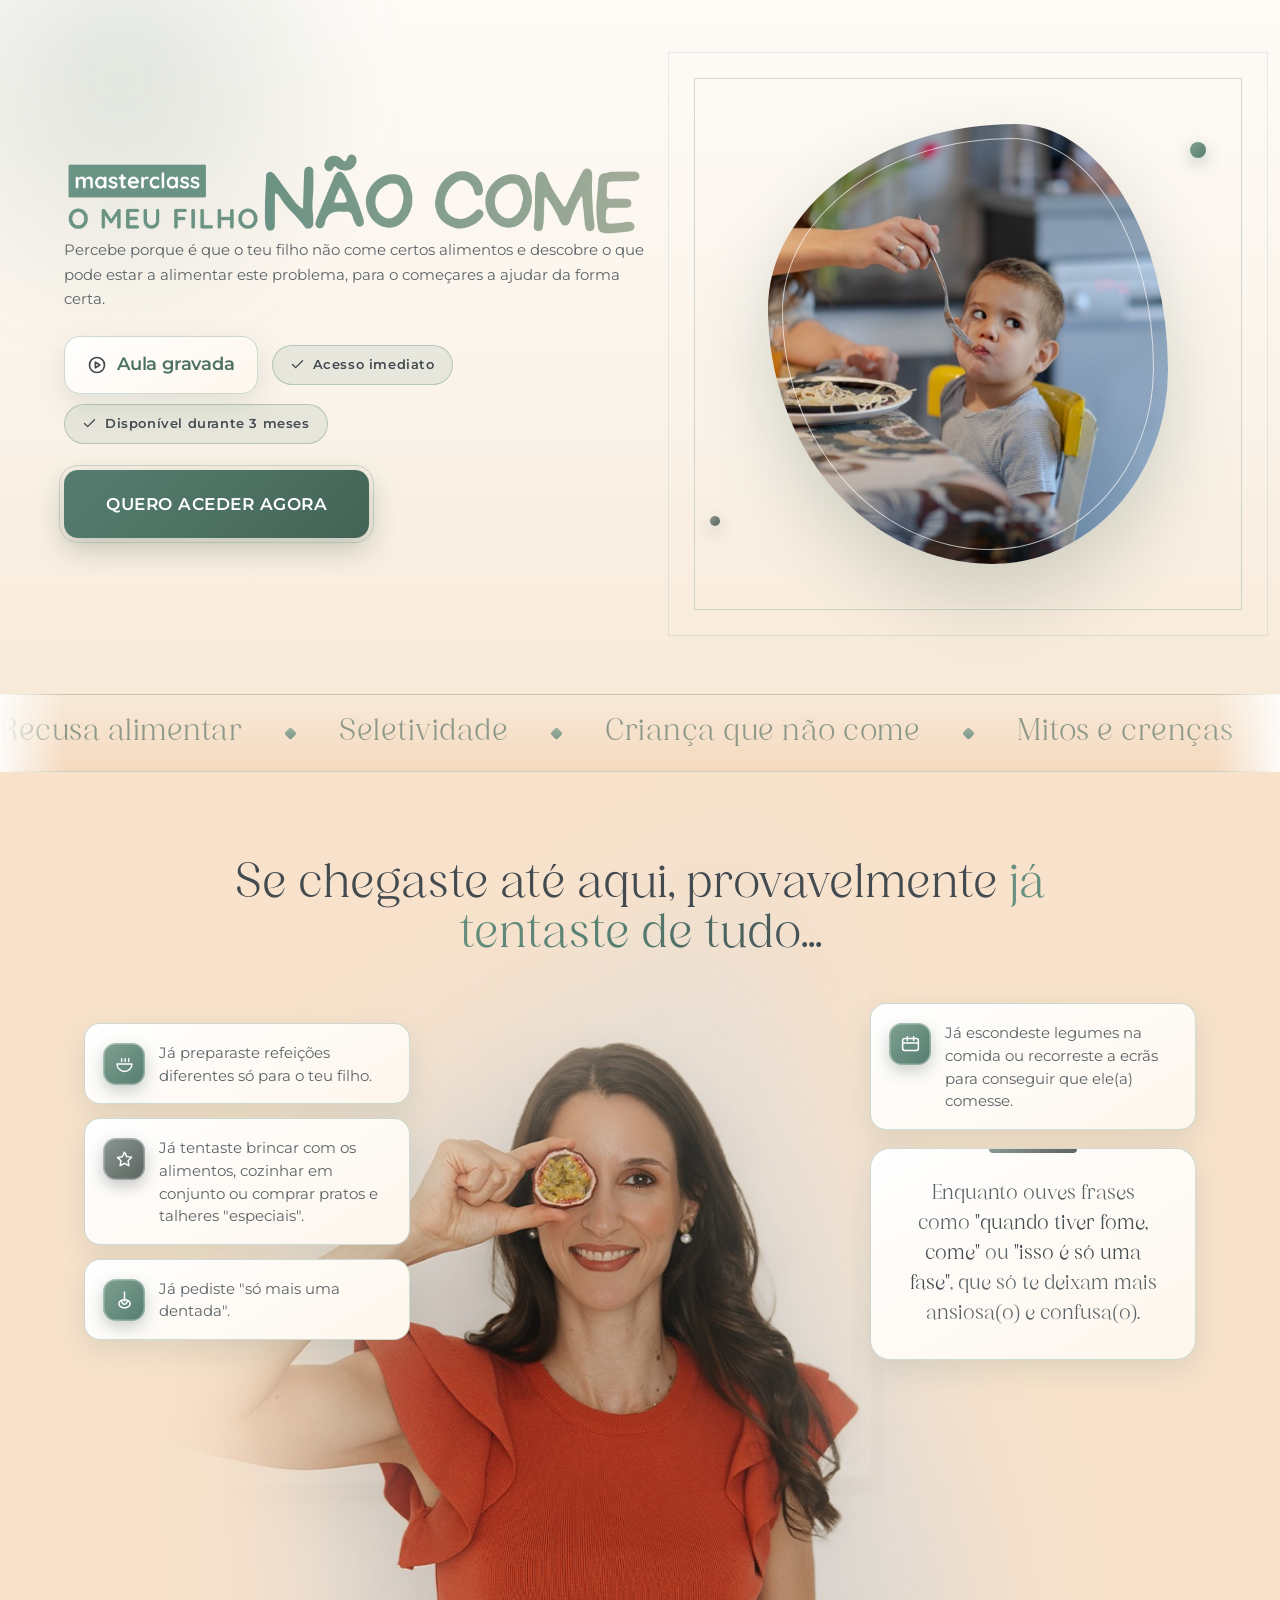
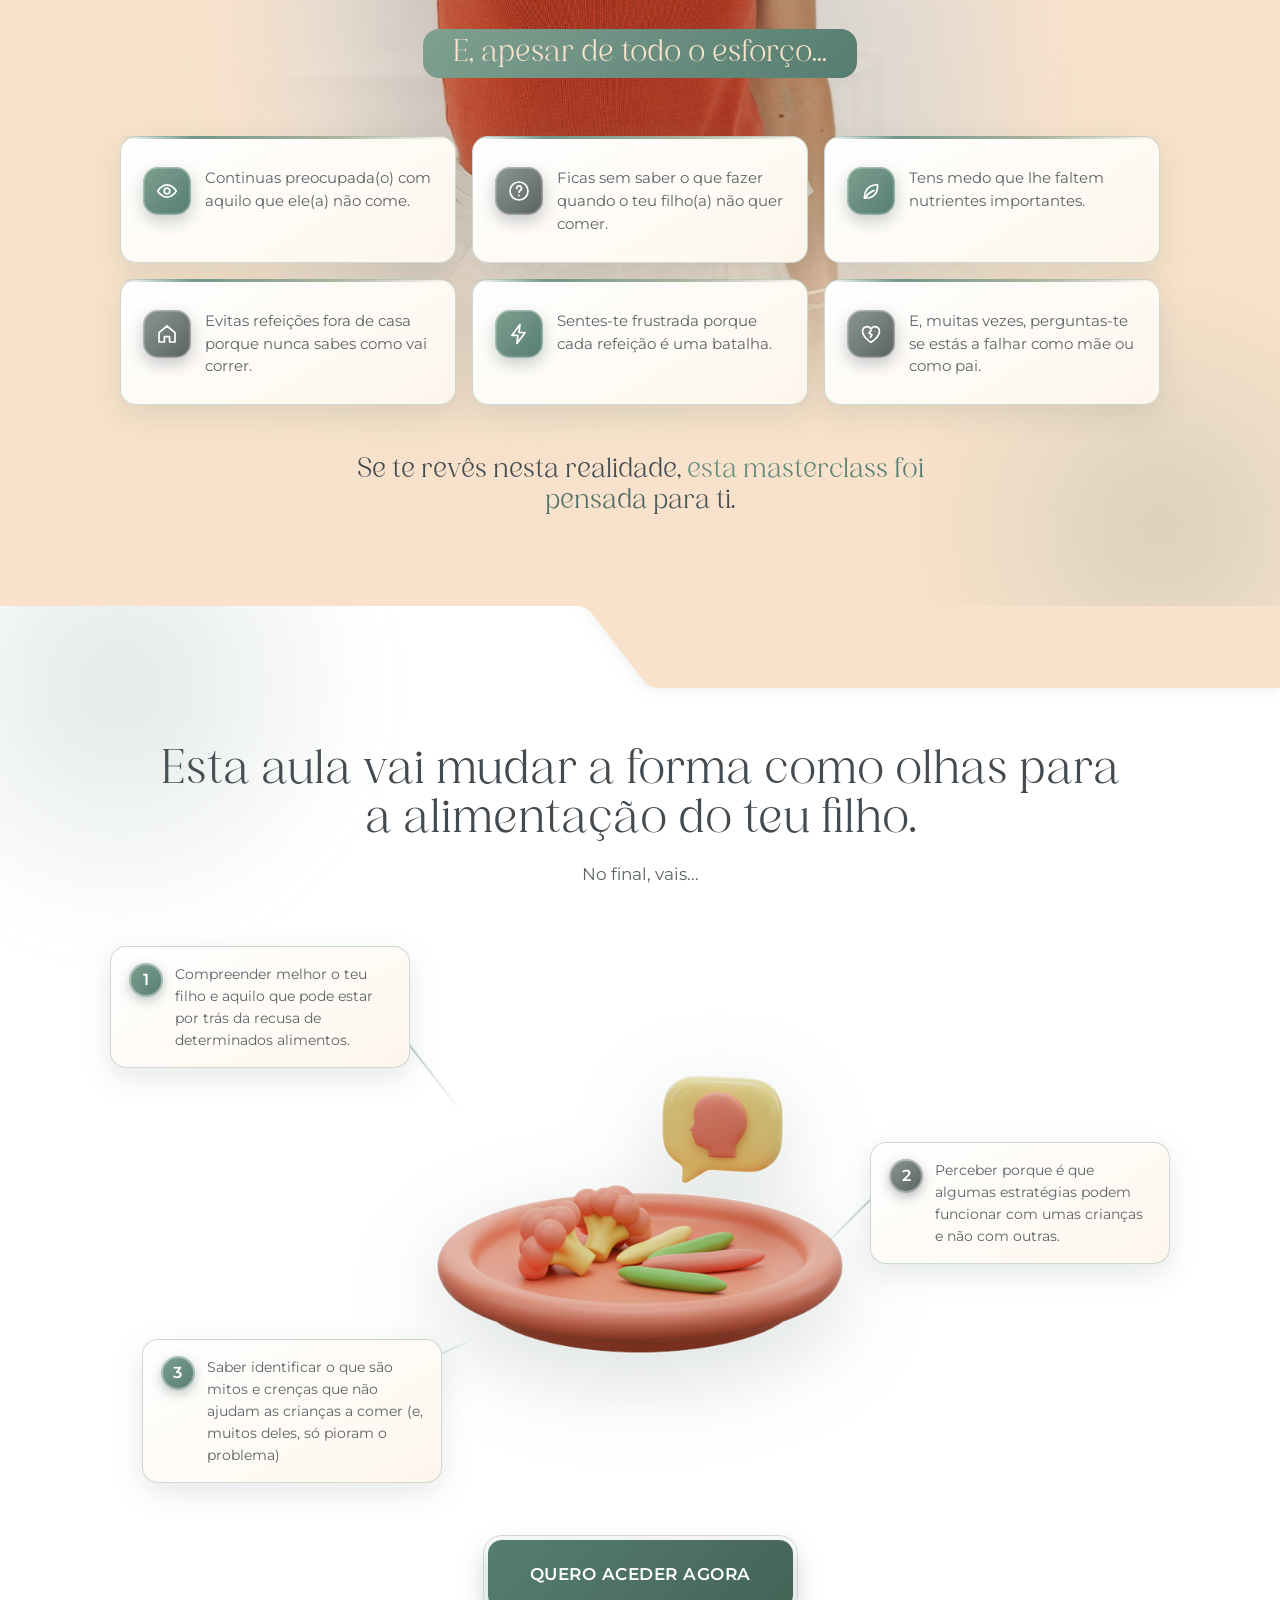
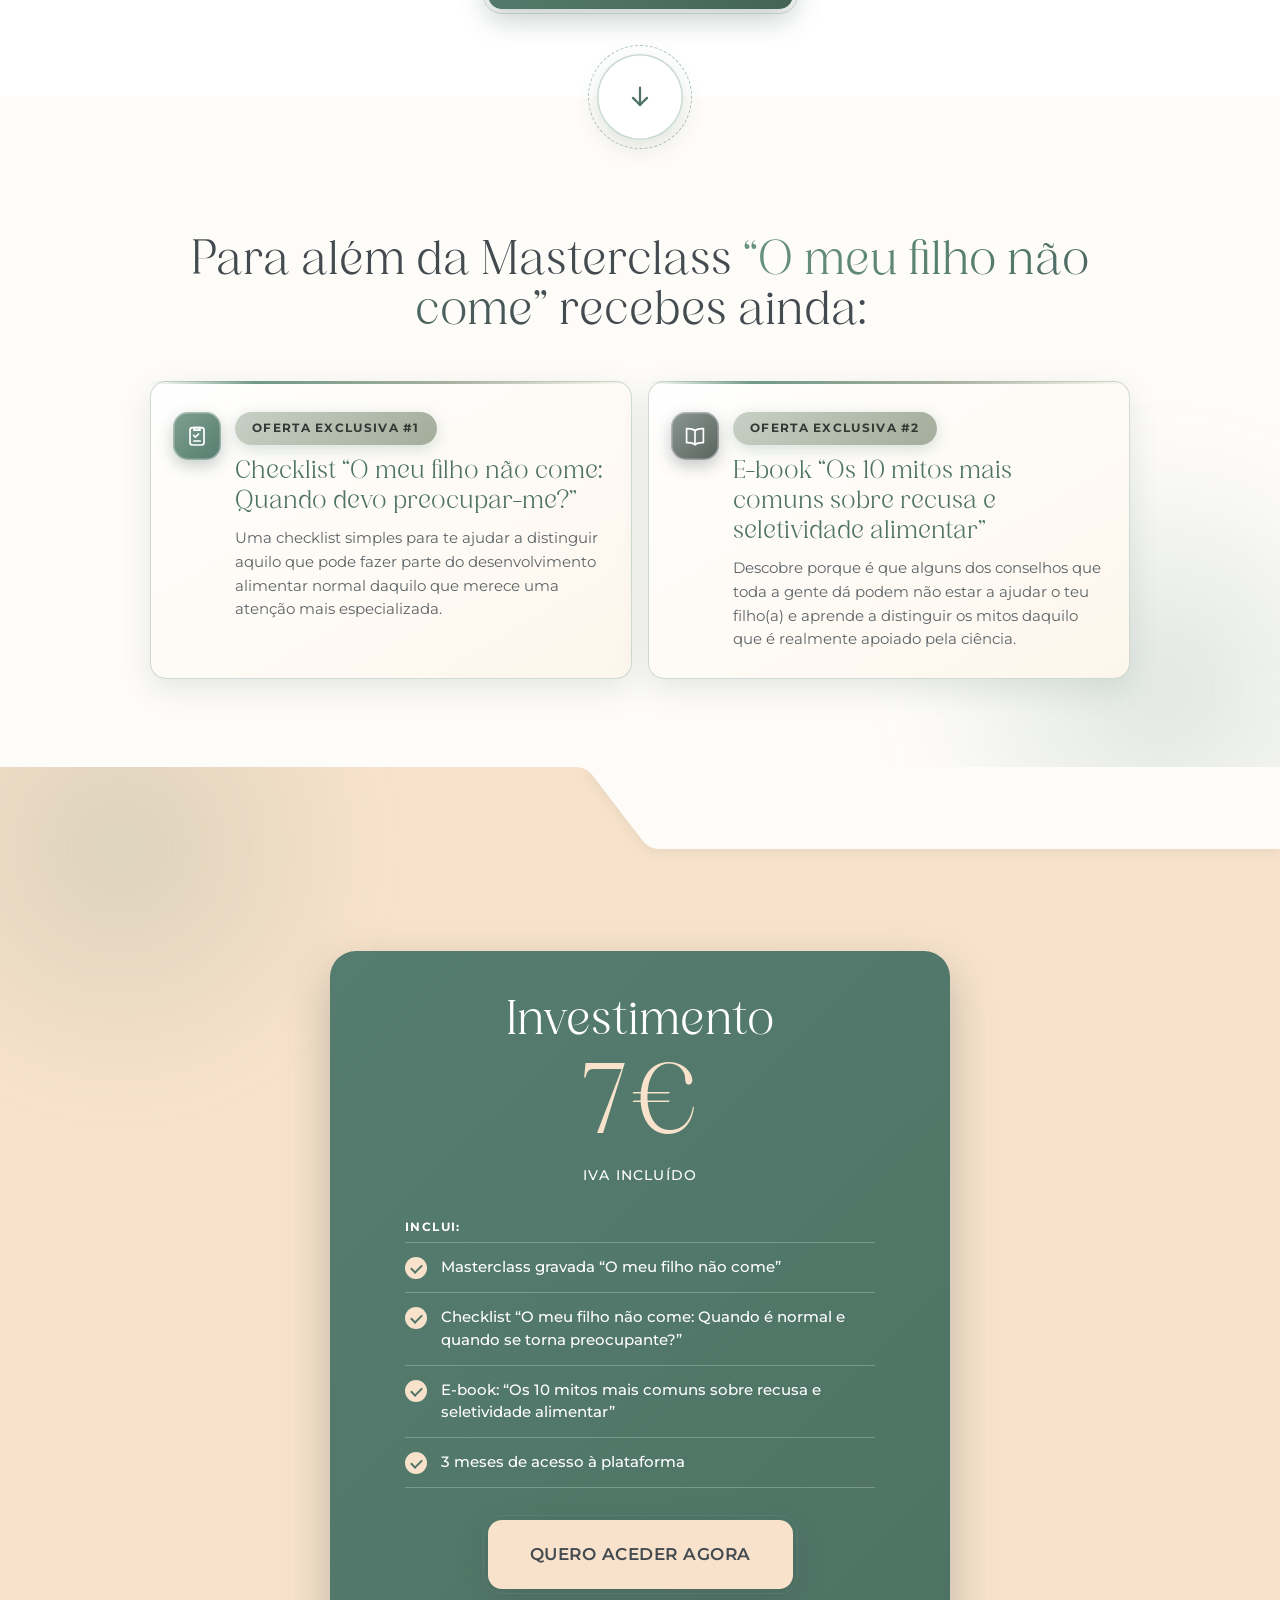
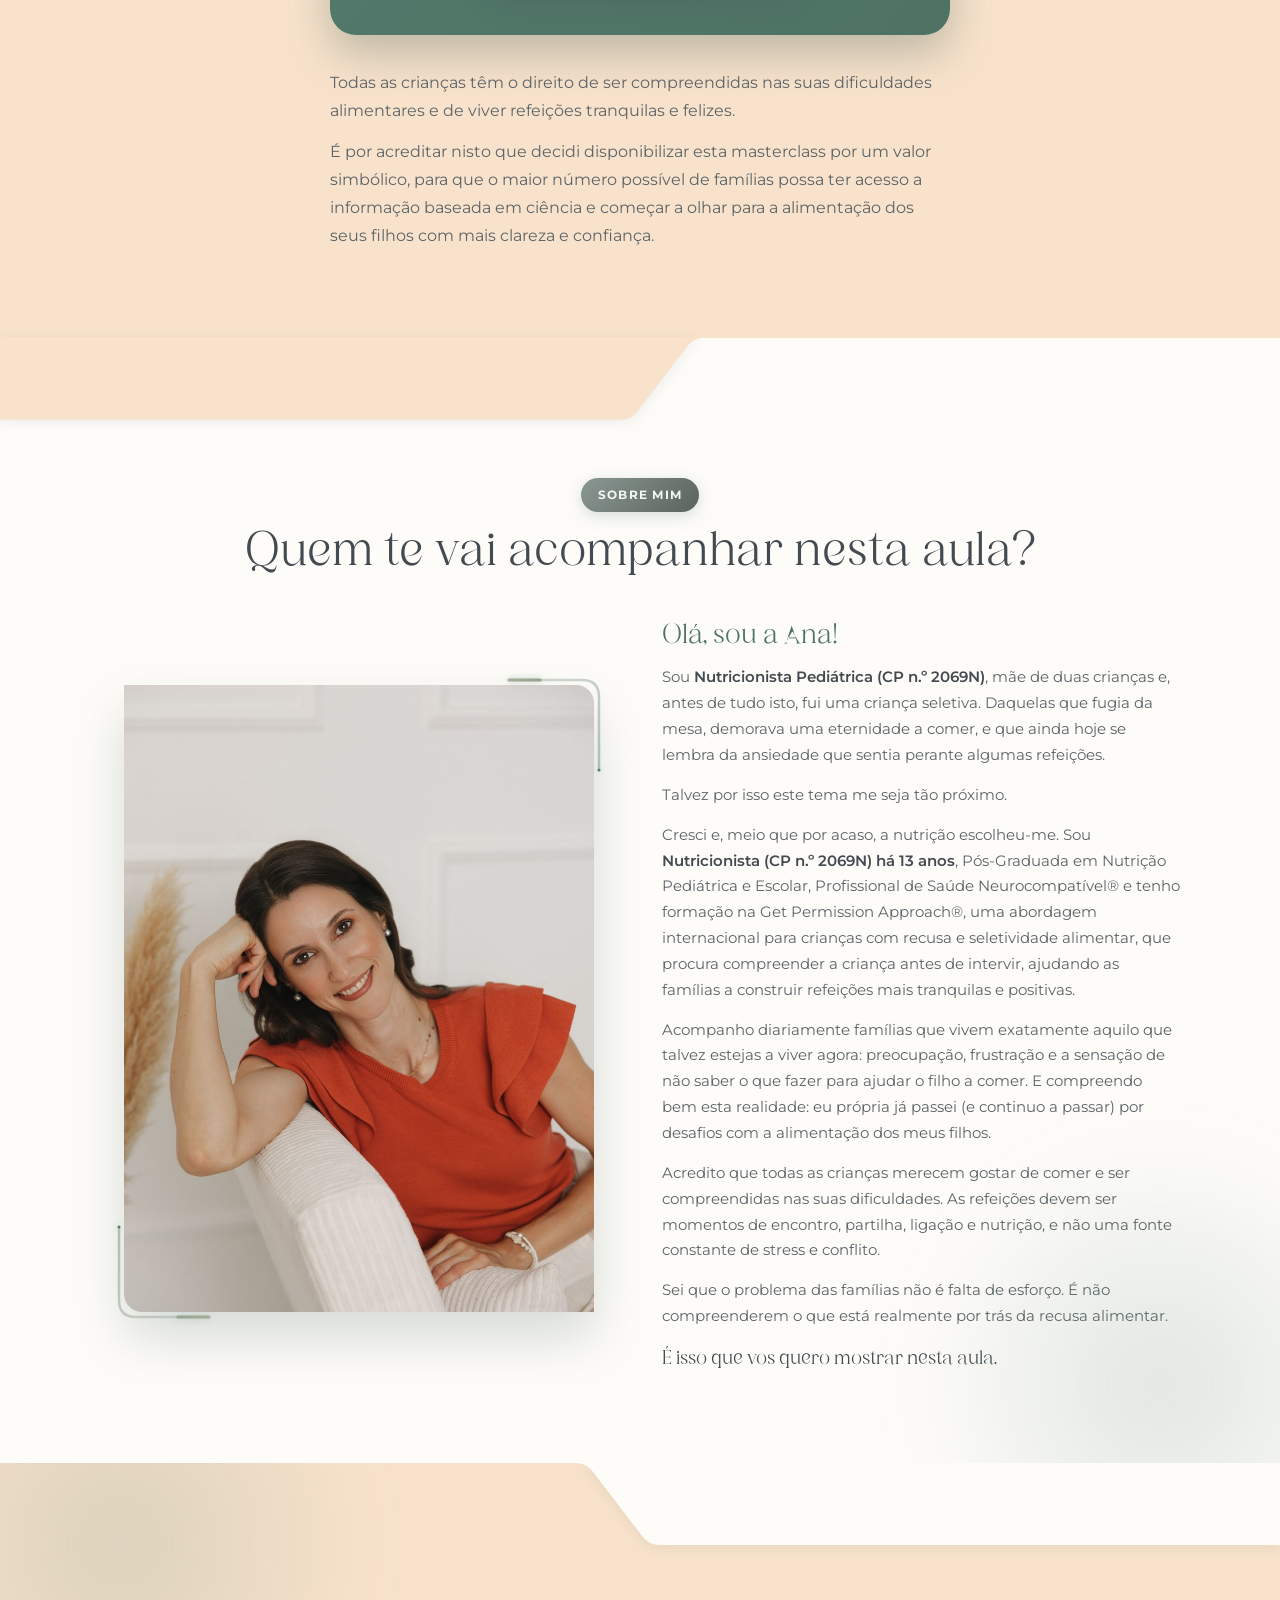
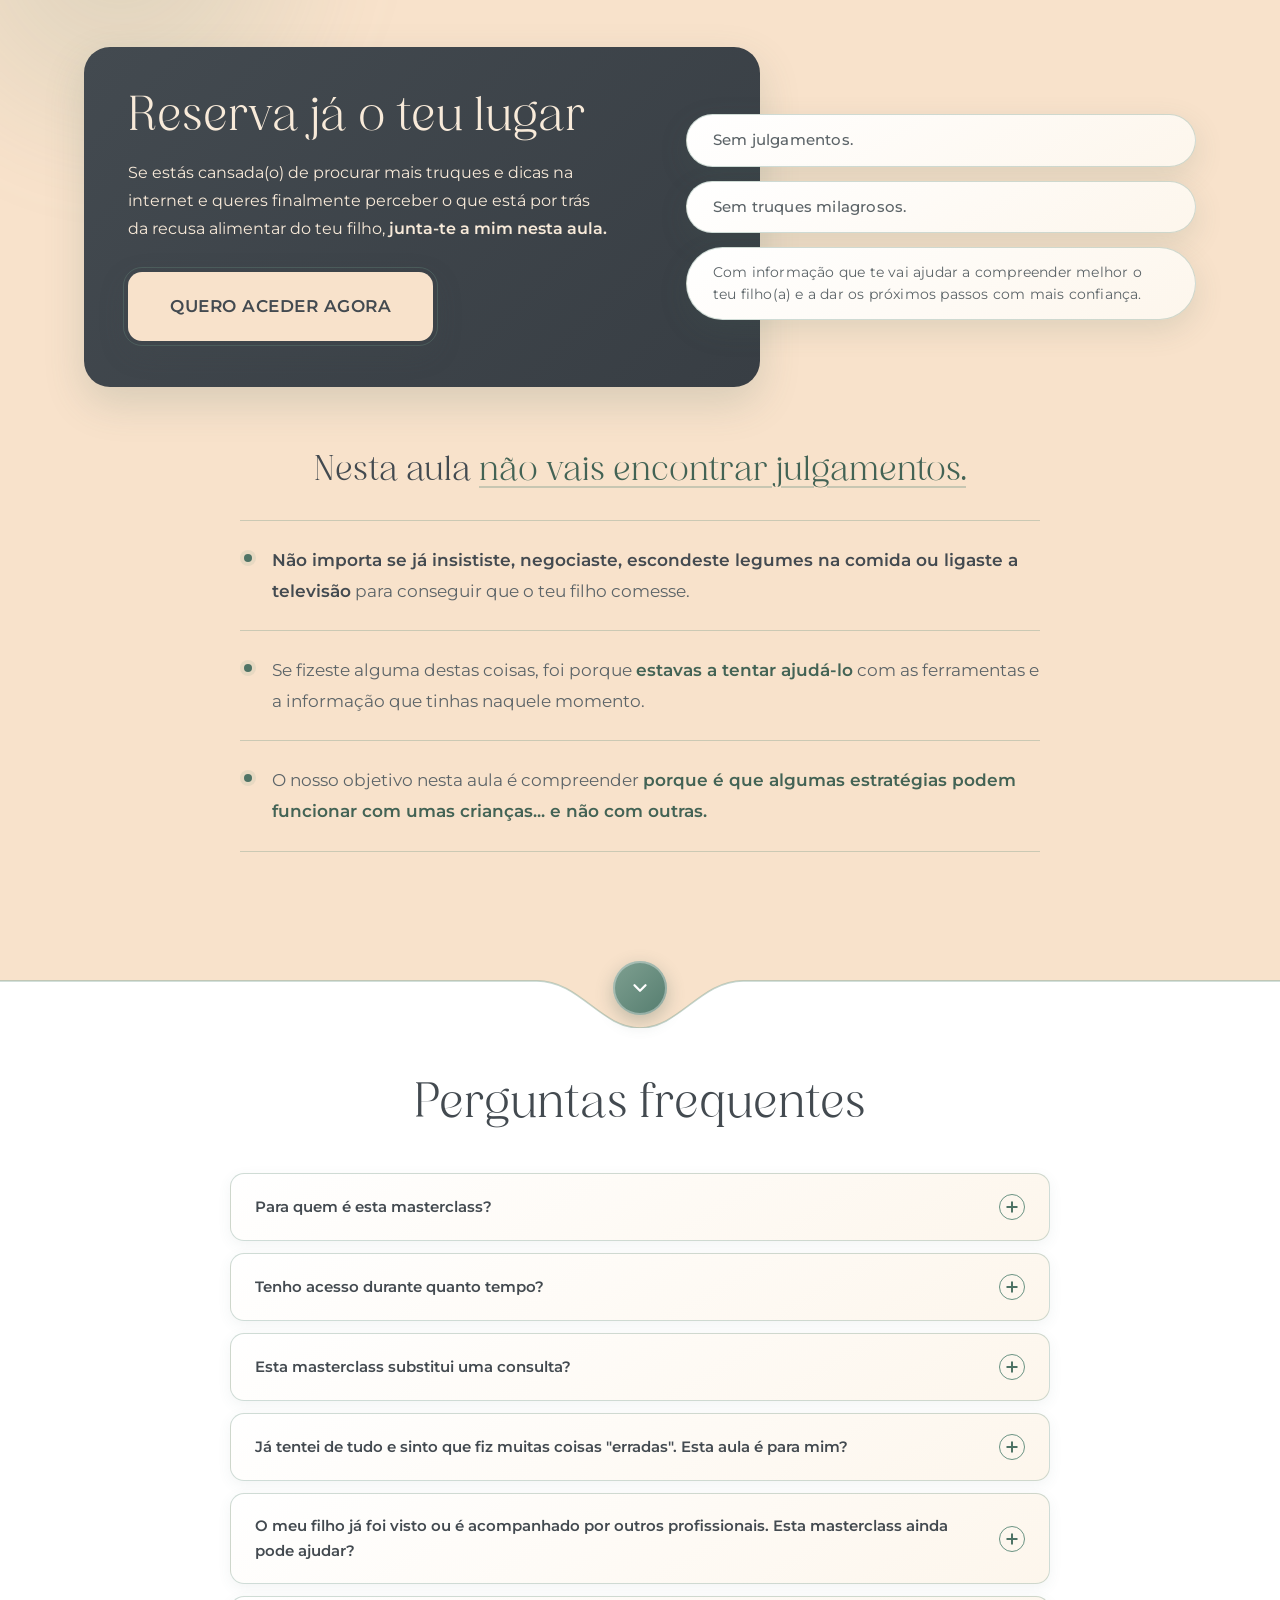
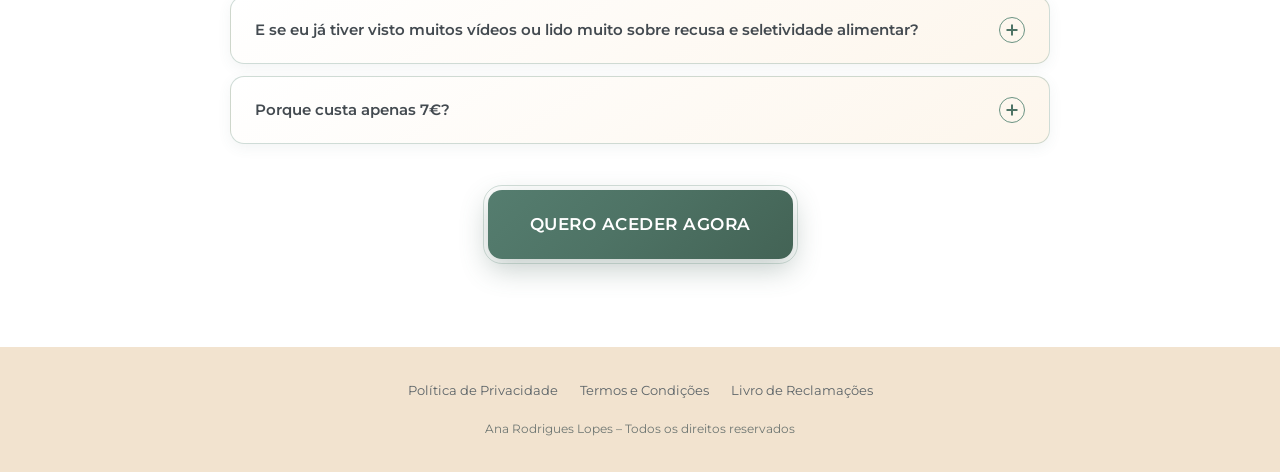
==== commit 03bd9243: "[cc] gravada: sage price box with VAT note and included items, copy below Co-Authored-By: Claude Opu" ====
--- a/gravada/index.html
+++ b/gravada/index.html
@@ -18,7 +18,8 @@
 <link rel="stylesheet" href="../assets/style.css">
 <!-- Versao gravada 7EUR: CSS partilhado com a versao ao vivo (../assets/style.css,
      NAO alterado). So o encaixe das 2 seccoes novas fica aqui, com tokens e
-     componentes ja existentes (peso-card, eyebrow, res-card, rp-pill). -->
+     componentes ja existentes (peso-card, eyebrow, res-card, rp-pill).
+     Caixa do preco em verde sage (ajuste da cliente 2026-10-19). -->
 <style>
 .hero-cta{display:flex;width:100%;max-width:520px;justify-content:center}
 @media(min-width:960px){.hero-cta{justify-content:flex-start}}
@@ -27,8 +28,28 @@
 .oferta-txt .eyebrow{margin-bottom:12px}
 .oferta-txt h3{font-size:clamp(20px,2.2vw,25px);line-height:1.2;color:var(--sage-esc);margin-bottom:10px}
 .oferta-txt p{font-size:14.8px;color:var(--texto);line-height:1.6}
-.preco-valor{font-family:'Bevenida','Georgia',serif;font-weight:400;font-size:clamp(64px,8vw,96px);line-height:1;color:#F8E2CB;margin:14px 0 4px}
-.preco-card .res-lead + .res-lead{margin-top:12px}
+/* Preco (ajuste cliente 2026-10-19): caixa unica centrada em verde sage,
+   diferente da caixa carvao "Reserva ja o teu lugar". Fundo = metade escura do
+   --grad-sage (#557D6F) + --sage-esc (#4E7365): branco >= 4.62:1 (AA). O
+   --grad-sage inteiro comeca em #7FA091 (branco 2.86:1) e reprovaria AA. */
+.sec-preco .res-grid{grid-template-columns:1fr;max-width:620px}
+.preco-card{align-items:center;text-align:center;background:linear-gradient(135deg,#557D6F 0%,#4E7365 100%);box-shadow:0 18px 44px rgba(74,104,93,.34)}
+.preco-card h2{color:#fff}
+.preco-valor{font-family:'Bevenida','Georgia',serif;font-weight:400;font-size:clamp(64px,8vw,96px);line-height:1;color:#F8E2CB;margin:14px 0 0}
+.preco-iva{margin-top:8px;font-family:'Montserrat',sans-serif;font-weight:500;font-size:13.5px;letter-spacing:1.2px;text-transform:uppercase;color:#fff}
+.preco-inclui{width:100%;max-width:470px;margin-top:30px;text-align:left}
+.preco-inclui-tit{font-family:'Montserrat',sans-serif;font-weight:700;font-size:12px;letter-spacing:1.4px;text-transform:uppercase;color:#fff;margin-bottom:6px}
+.preco-lista{list-style:none;margin:0;padding:0}
+.preco-lista li{position:relative;padding:13px 0 13px 36px;border-top:1px solid rgba(255,255,255,.24);font-family:'Montserrat',sans-serif;font-weight:500;font-size:15.2px;line-height:1.5;color:#fff}
+.preco-lista li:last-child{border-bottom:1px solid rgba(255,255,255,.24)}
+.preco-lista li::before{content:"";position:absolute;left:0;top:14px;width:22px;height:22px;border-radius:50%;background:#F8E2CB}
+.preco-lista li::after{content:"";position:absolute;left:8px;top:19px;width:5px;height:9px;border:solid #4E7365;border-width:0 2px 2px 0;transform:rotate(45deg)}
+.preco-card .btn{margin-top:32px}
+.preco-txt{max-width:620px;margin:34px auto 0;position:relative;z-index:1}
+.preco-txt p{font-size:16.2px;line-height:1.72;color:var(--texto)}
+.preco-txt p + p{margin-top:14px}
+@media(min-width:960px){.sec-preco .res-grid{grid-template-columns:1fr}.sec-preco .res-card{padding-right:44px}}
+@media(max-width:600px){.preco-lista li{font-size:14.5px}.preco-txt{margin-top:28px}.preco-txt p{font-size:15.4px}}
 @media(min-width:720px){.ofertas{grid-template-columns:1fr 1fr}}
 @media(min-width:960px){.ofertas{grid-template-columns:1fr 1fr}}
 </style>
@@ -200,16 +221,22 @@
       <div class="res-card preco-card sr-hidden">
         <h2>Investimento</h2>
         <p class="preco-valor">7€</p>
-        <p class="res-lead">Todas as crianças têm o direito de ser compreendidas nas suas dificuldades alimentares e de viver refeições tranquilas e felizes.</p>
-        <p class="res-lead">É por acreditar nisto que decidi disponibilizar esta masterclass por um valor simbólico, para que o maior número possível de famílias possa ter acesso a informação baseada em ciência e começar a olhar para a alimentação dos seus filhos com mais clareza e confiança.</p>
+        <p class="preco-iva">IVA incluído</p>
+        <div class="preco-inclui">
+          <p class="preco-inclui-tit">Inclui:</p>
+          <ul class="preco-lista">
+            <li>Masterclass gravada “O meu filho não come”</li>
+            <li>Checklist “O meu filho não come: Quando é normal e quando se torna preocupante?”</li>
+            <li>E-book: “Os 10 mitos mais comuns sobre recusa e seletividade alimentar”</li>
+            <li>3 meses de acesso à plataforma</li>
+          </ul>
+        </div>
         <a class="btn lg" href="https://www.lp.entrepapasefrutas.pt/pagamento-masterclass-o-meu-filho-nao-come">Quero aceder agora</a>
       </div>
-      <ul class="res-panel sr-hidden">
-        <li class="rp-pill">Masterclass gravada “O meu filho não come”</li>
-        <li class="rp-pill">Checklist “O meu filho não come: Quando é normal e quando se torna preocupante?”</li>
-        <li class="rp-pill">E-book: “Os 10 mitos mais comuns sobre recusa e seletividade alimentar”</li>
-        <li class="rp-pill">3 meses de acesso à plataforma</li>
-      </ul>
+    </div>
+    <div class="preco-txt sr-hidden">
+      <p>Todas as crianças têm o direito de ser compreendidas nas suas dificuldades alimentares e de viver refeições tranquilas e felizes.</p>
+      <p>É por acreditar nisto que decidi disponibilizar esta masterclass por um valor simbólico, para que o maior número possível de famílias possa ter acesso a informação baseada em ciência e começar a olhar para a alimentação dos seus filhos com mais clareza e confiança.</p>
     </div>
   </div>
 </section>
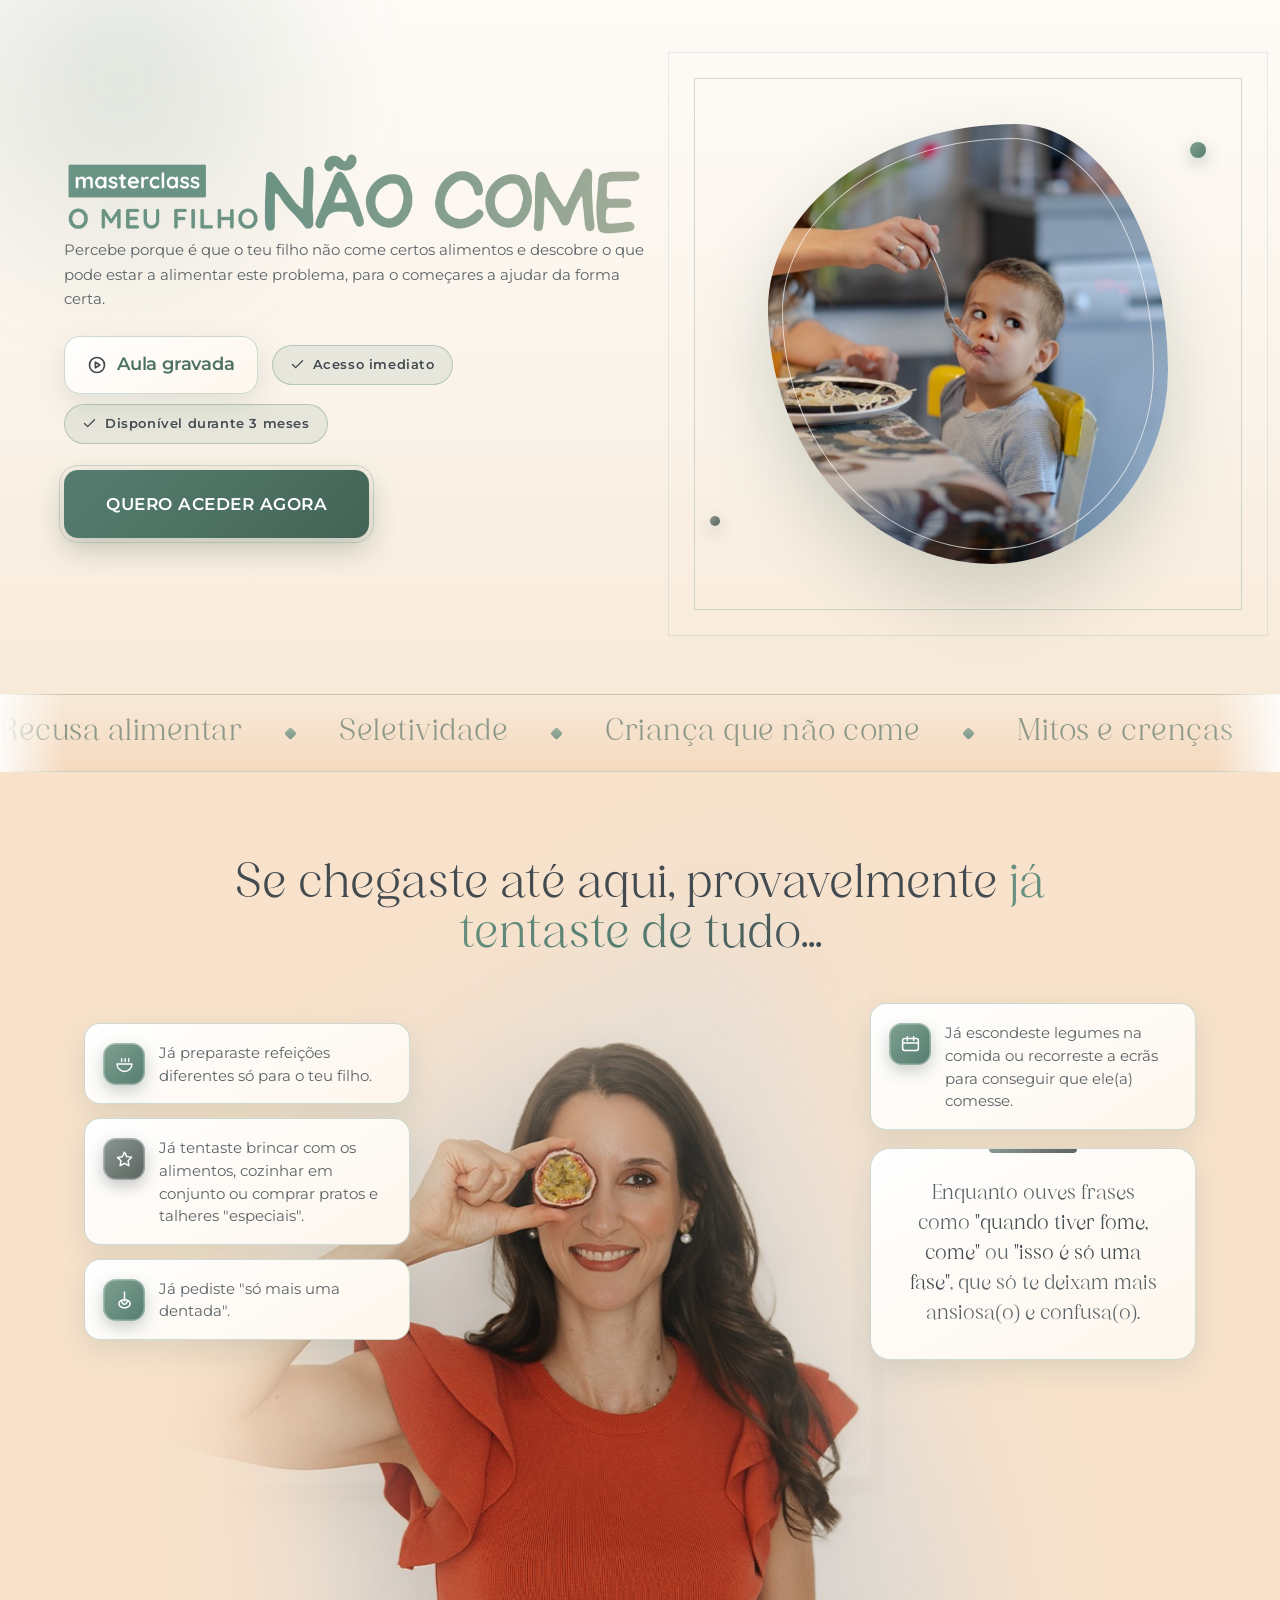
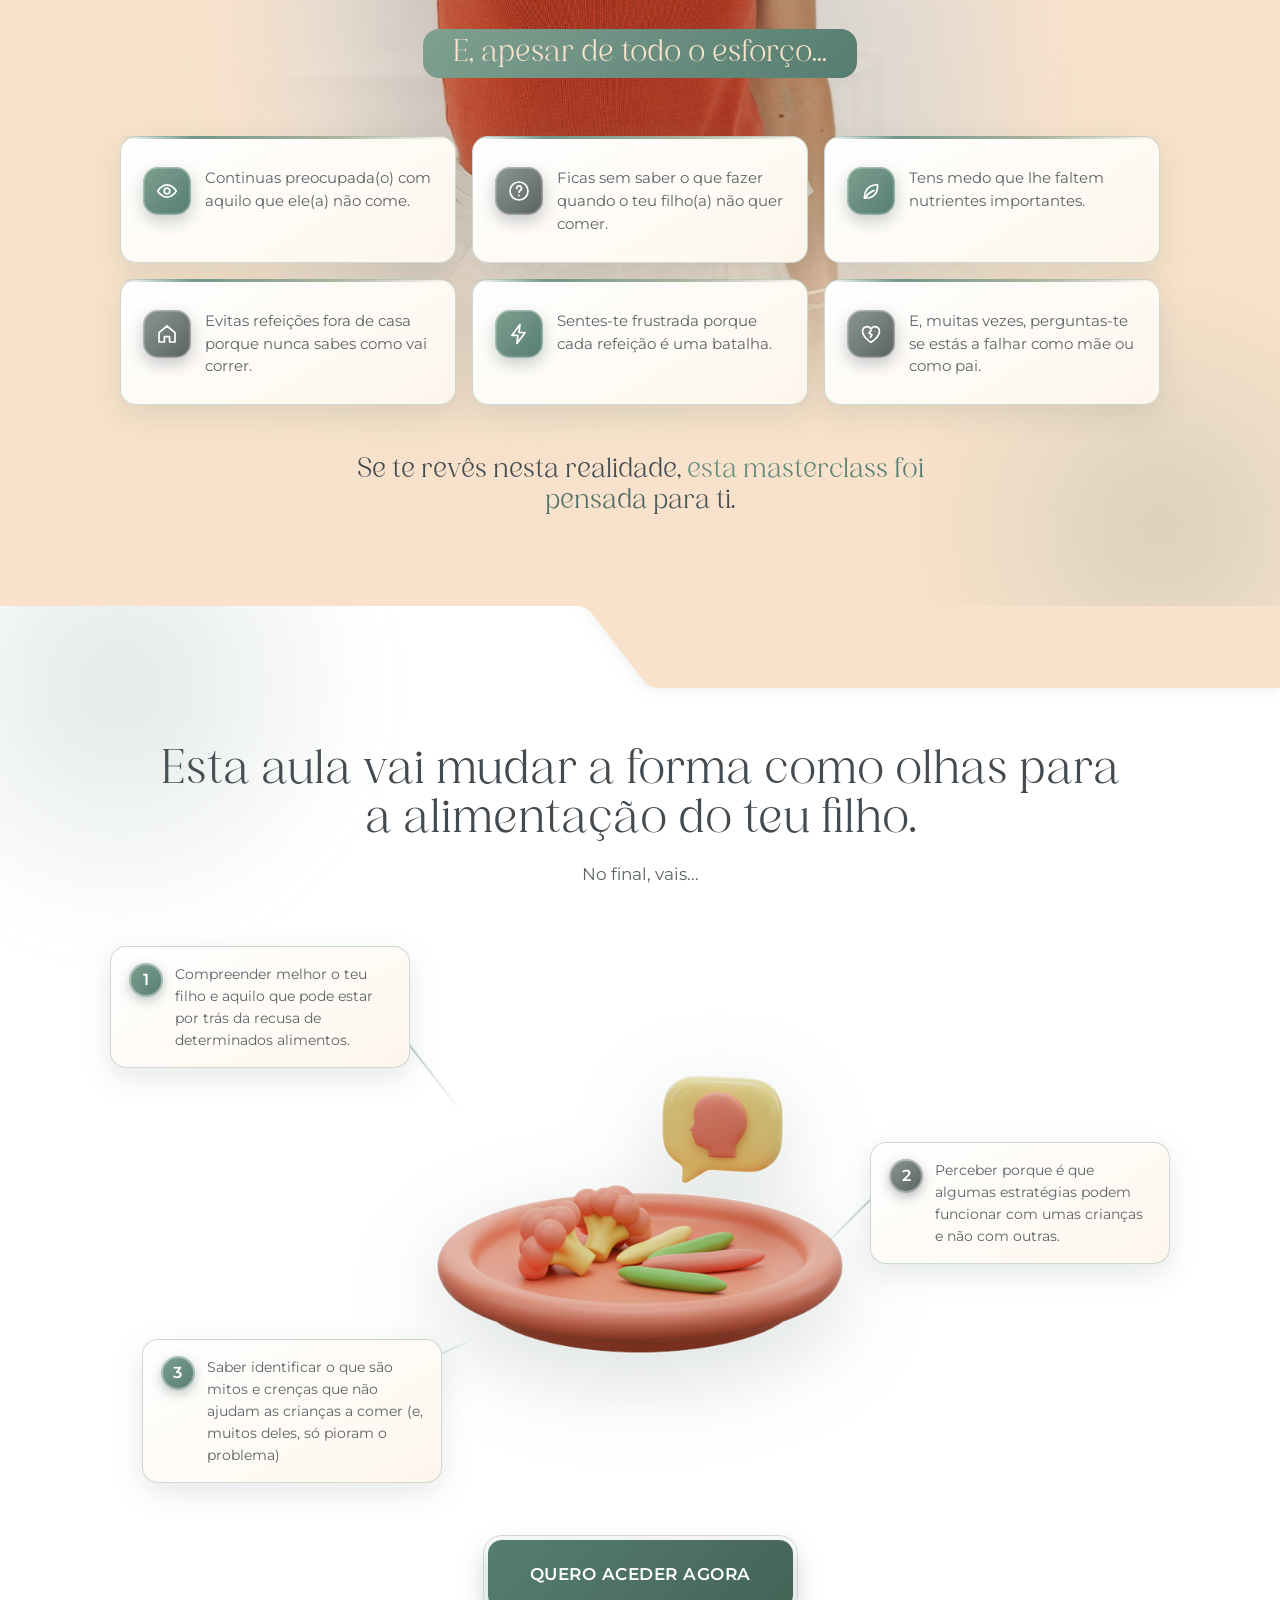
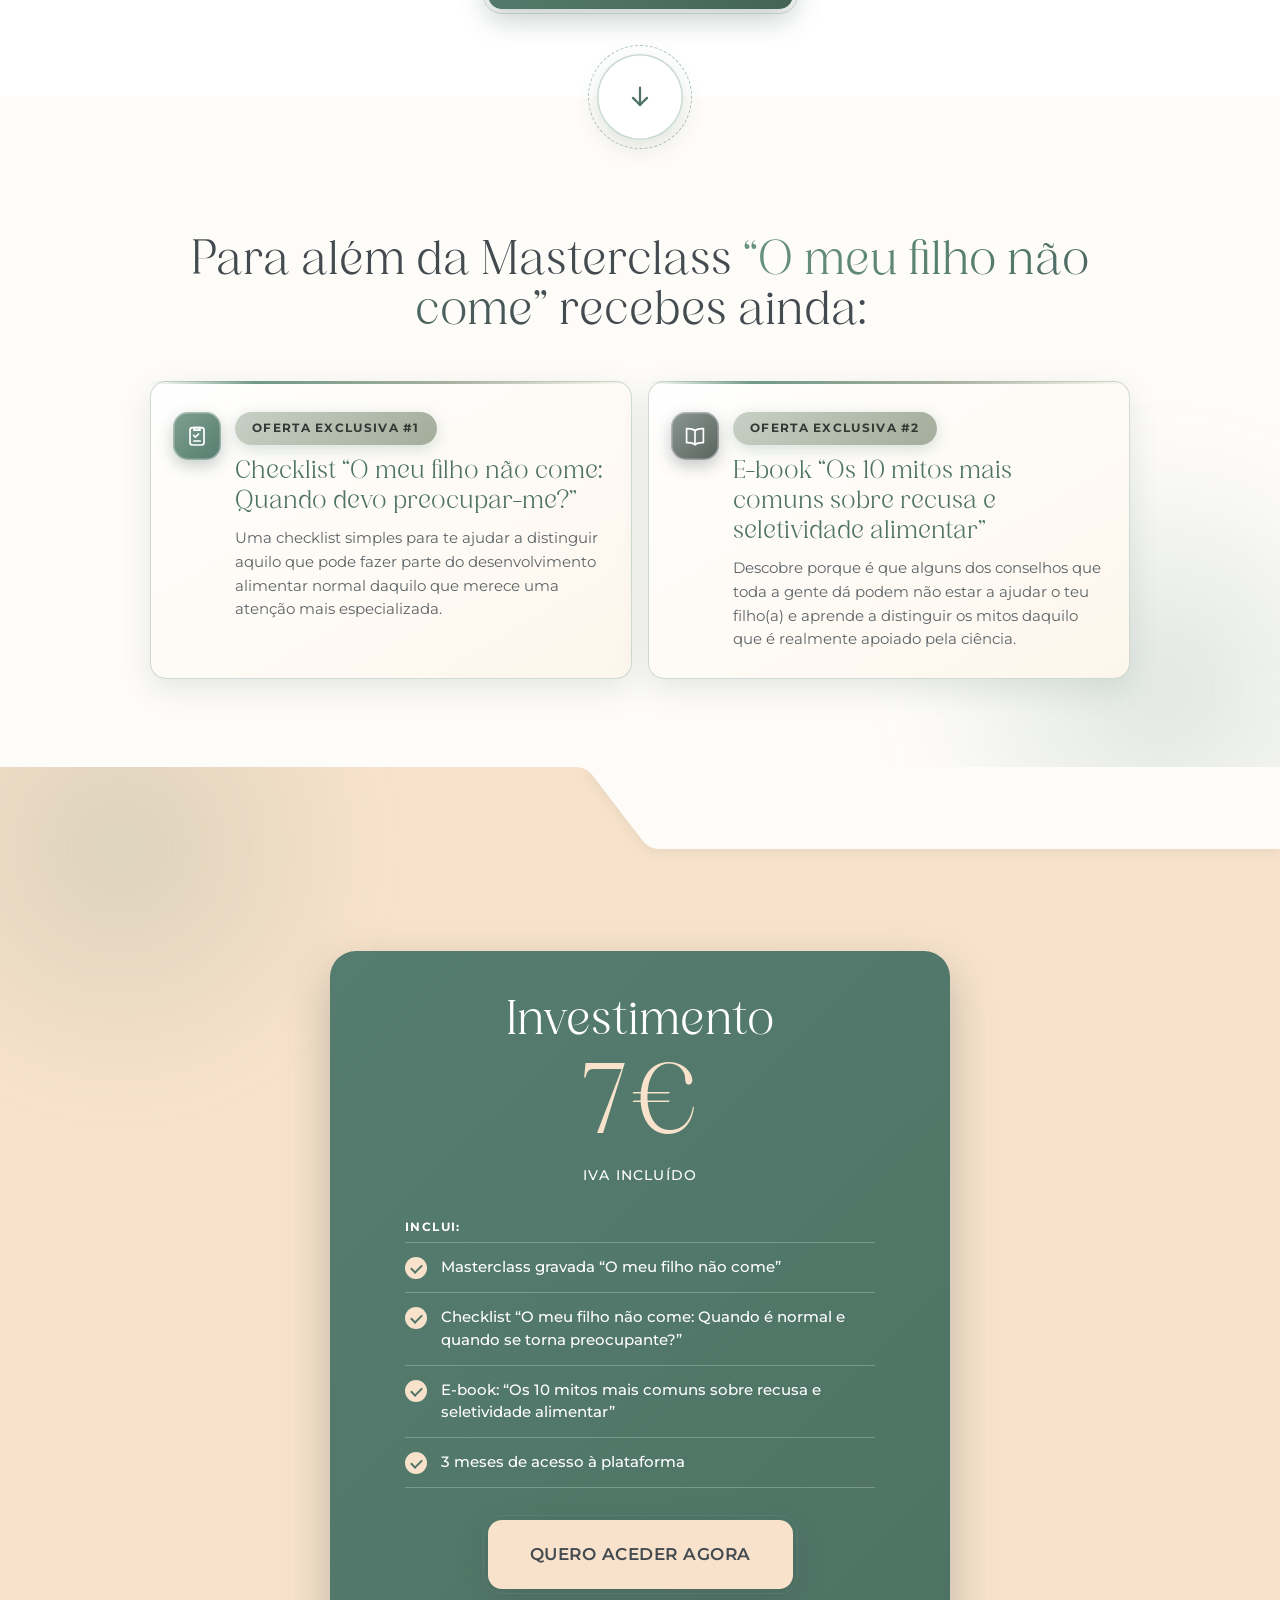
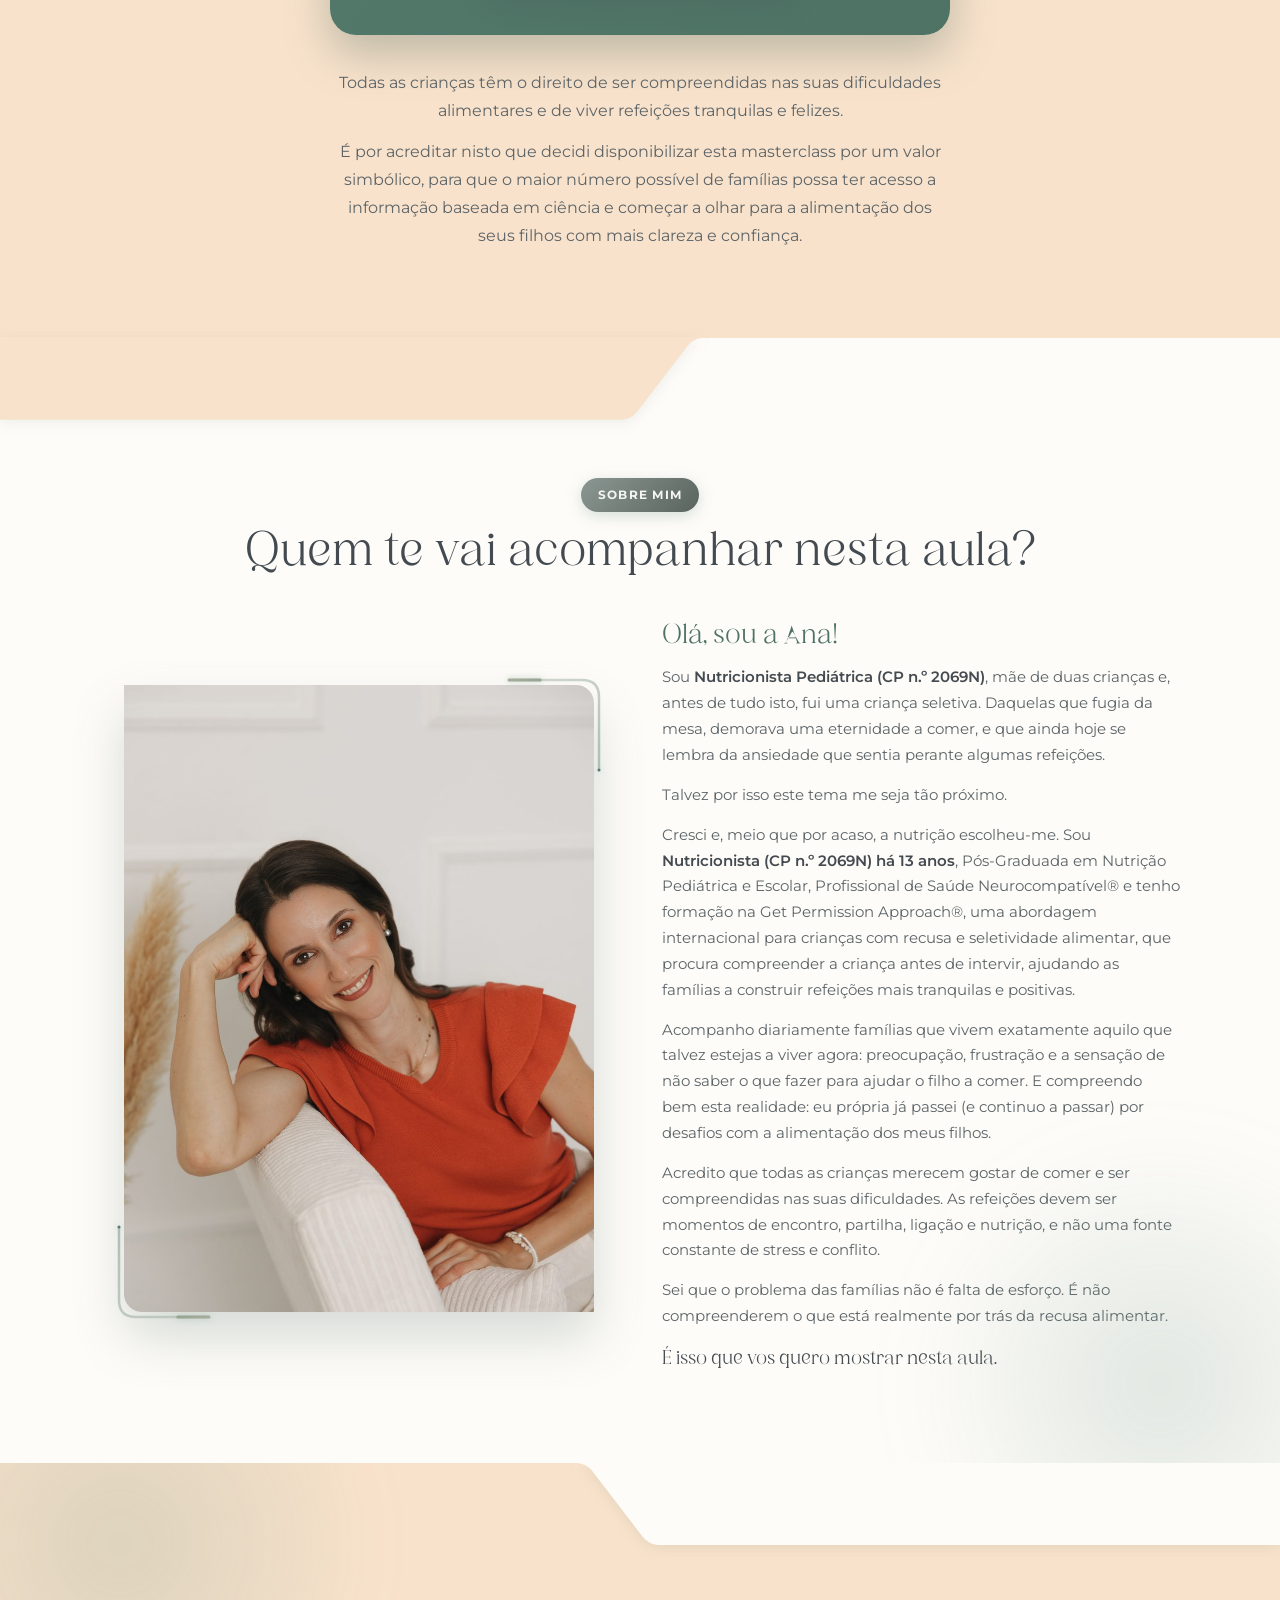
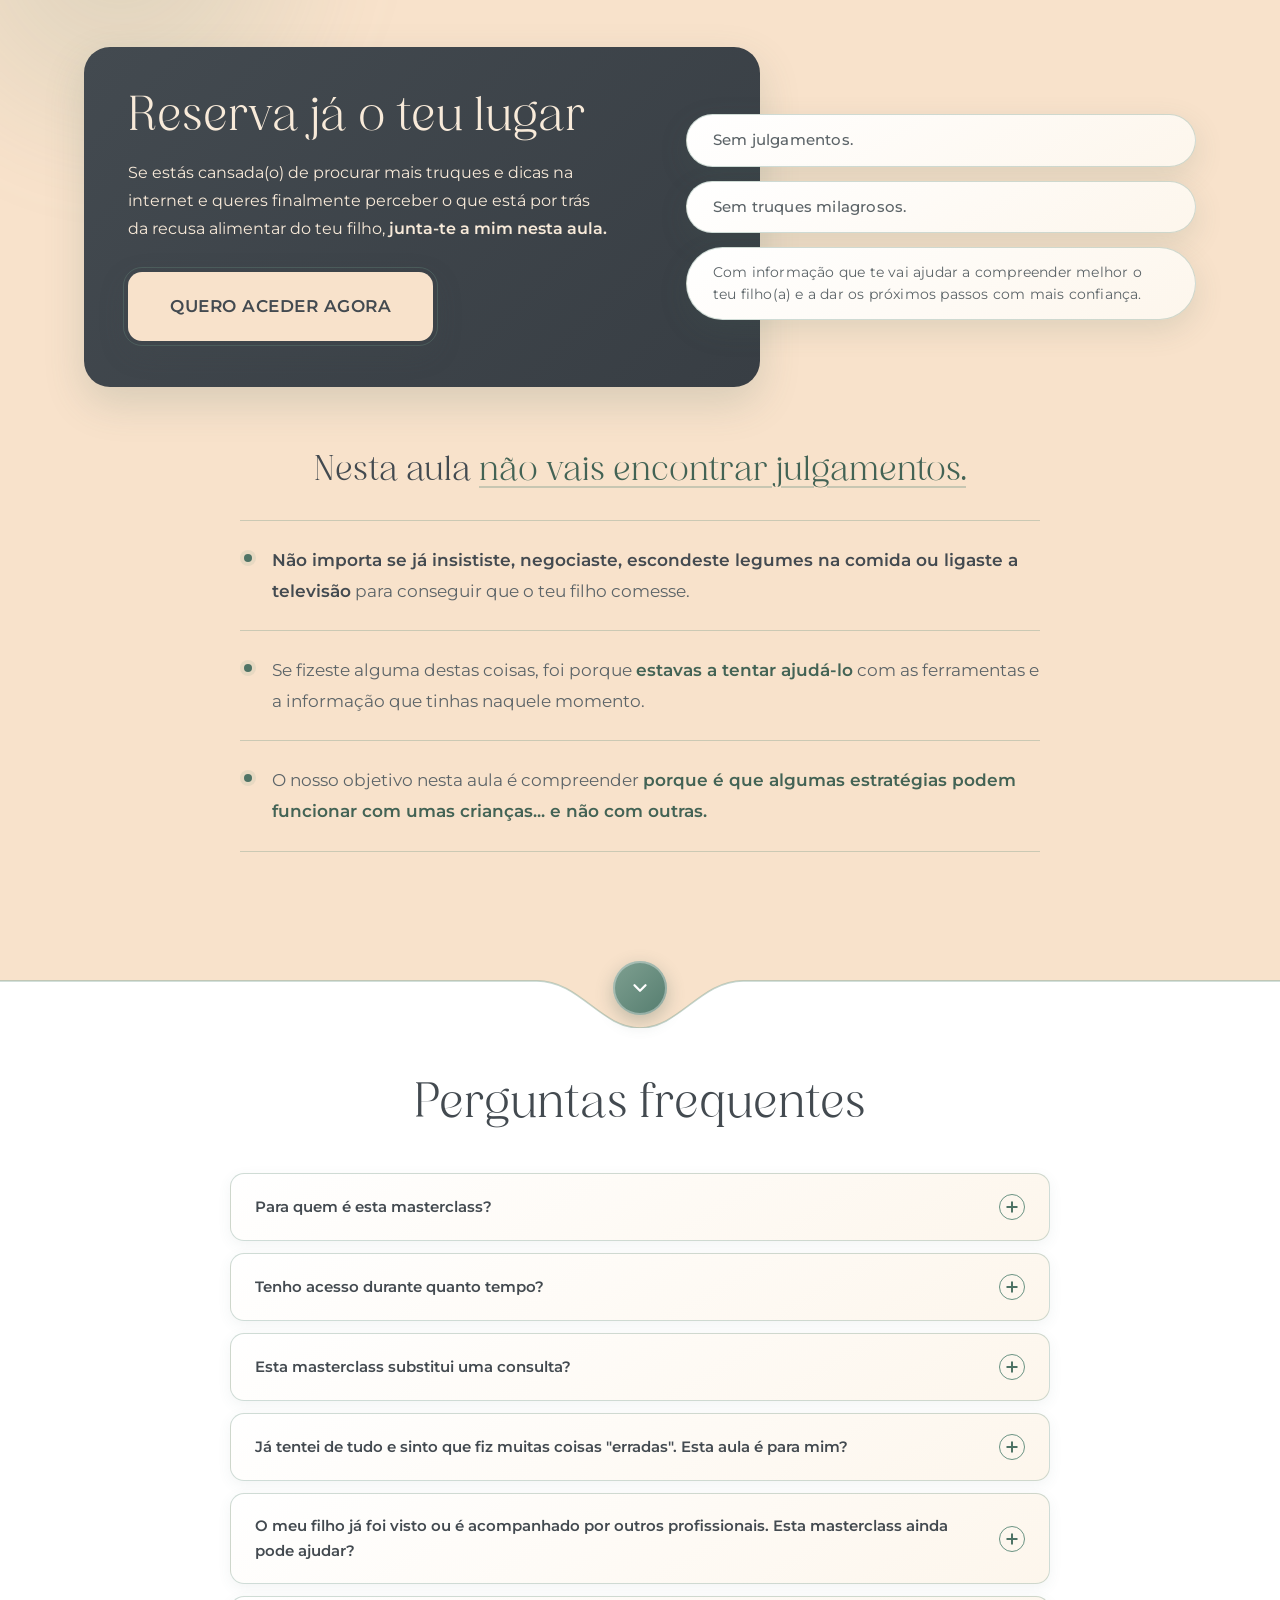
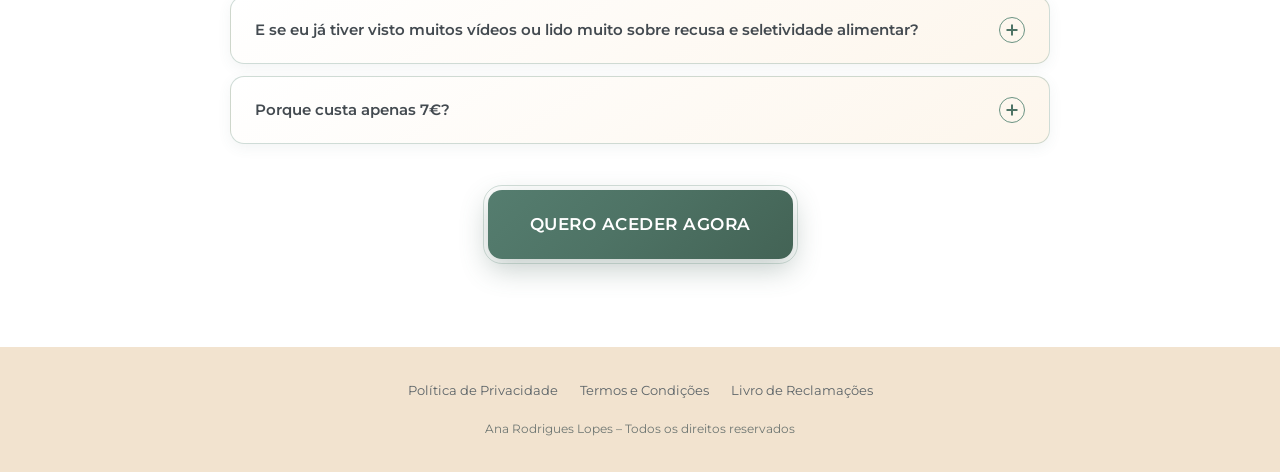
==== commit 05fdadd7: "[cc] gravada: center price block and copy below Co-Authored-By: Claude Opus 5.5 (1M context) <norepl" ====
--- a/gravada/index.html
+++ b/gravada/index.html
@@ -32,7 +32,7 @@
    diferente da caixa carvao "Reserva ja o teu lugar". Fundo = metade escura do
    --grad-sage (#557D6F) + --sage-esc (#4E7365): branco >= 4.62:1 (AA). O
    --grad-sage inteiro comeca em #7FA091 (branco 2.86:1) e reprovaria AA. */
-.sec-preco .res-grid{grid-template-columns:1fr;max-width:620px}
+.sec-preco .res-grid{grid-template-columns:1fr;max-width:620px;margin-left:auto;margin-right:auto}
 .preco-card{align-items:center;text-align:center;background:linear-gradient(135deg,#557D6F 0%,#4E7365 100%);box-shadow:0 18px 44px rgba(74,104,93,.34)}
 .preco-card h2{color:#fff}
 .preco-valor{font-family:'Bevenida','Georgia',serif;font-weight:400;font-size:clamp(64px,8vw,96px);line-height:1;color:#F8E2CB;margin:14px 0 0}
@@ -45,7 +45,7 @@
 .preco-lista li::before{content:"";position:absolute;left:0;top:14px;width:22px;height:22px;border-radius:50%;background:#F8E2CB}
 .preco-lista li::after{content:"";position:absolute;left:8px;top:19px;width:5px;height:9px;border:solid #4E7365;border-width:0 2px 2px 0;transform:rotate(45deg)}
 .preco-card .btn{margin-top:32px}
-.preco-txt{max-width:620px;margin:34px auto 0;position:relative;z-index:1}
+.preco-txt{max-width:620px;margin:34px auto 0;position:relative;z-index:1;text-align:center}
 .preco-txt p{font-size:16.2px;line-height:1.72;color:var(--texto)}
 .preco-txt p + p{margin-top:14px}
 @media(min-width:960px){.sec-preco .res-grid{grid-template-columns:1fr}.sec-preco .res-card{padding-right:44px}}
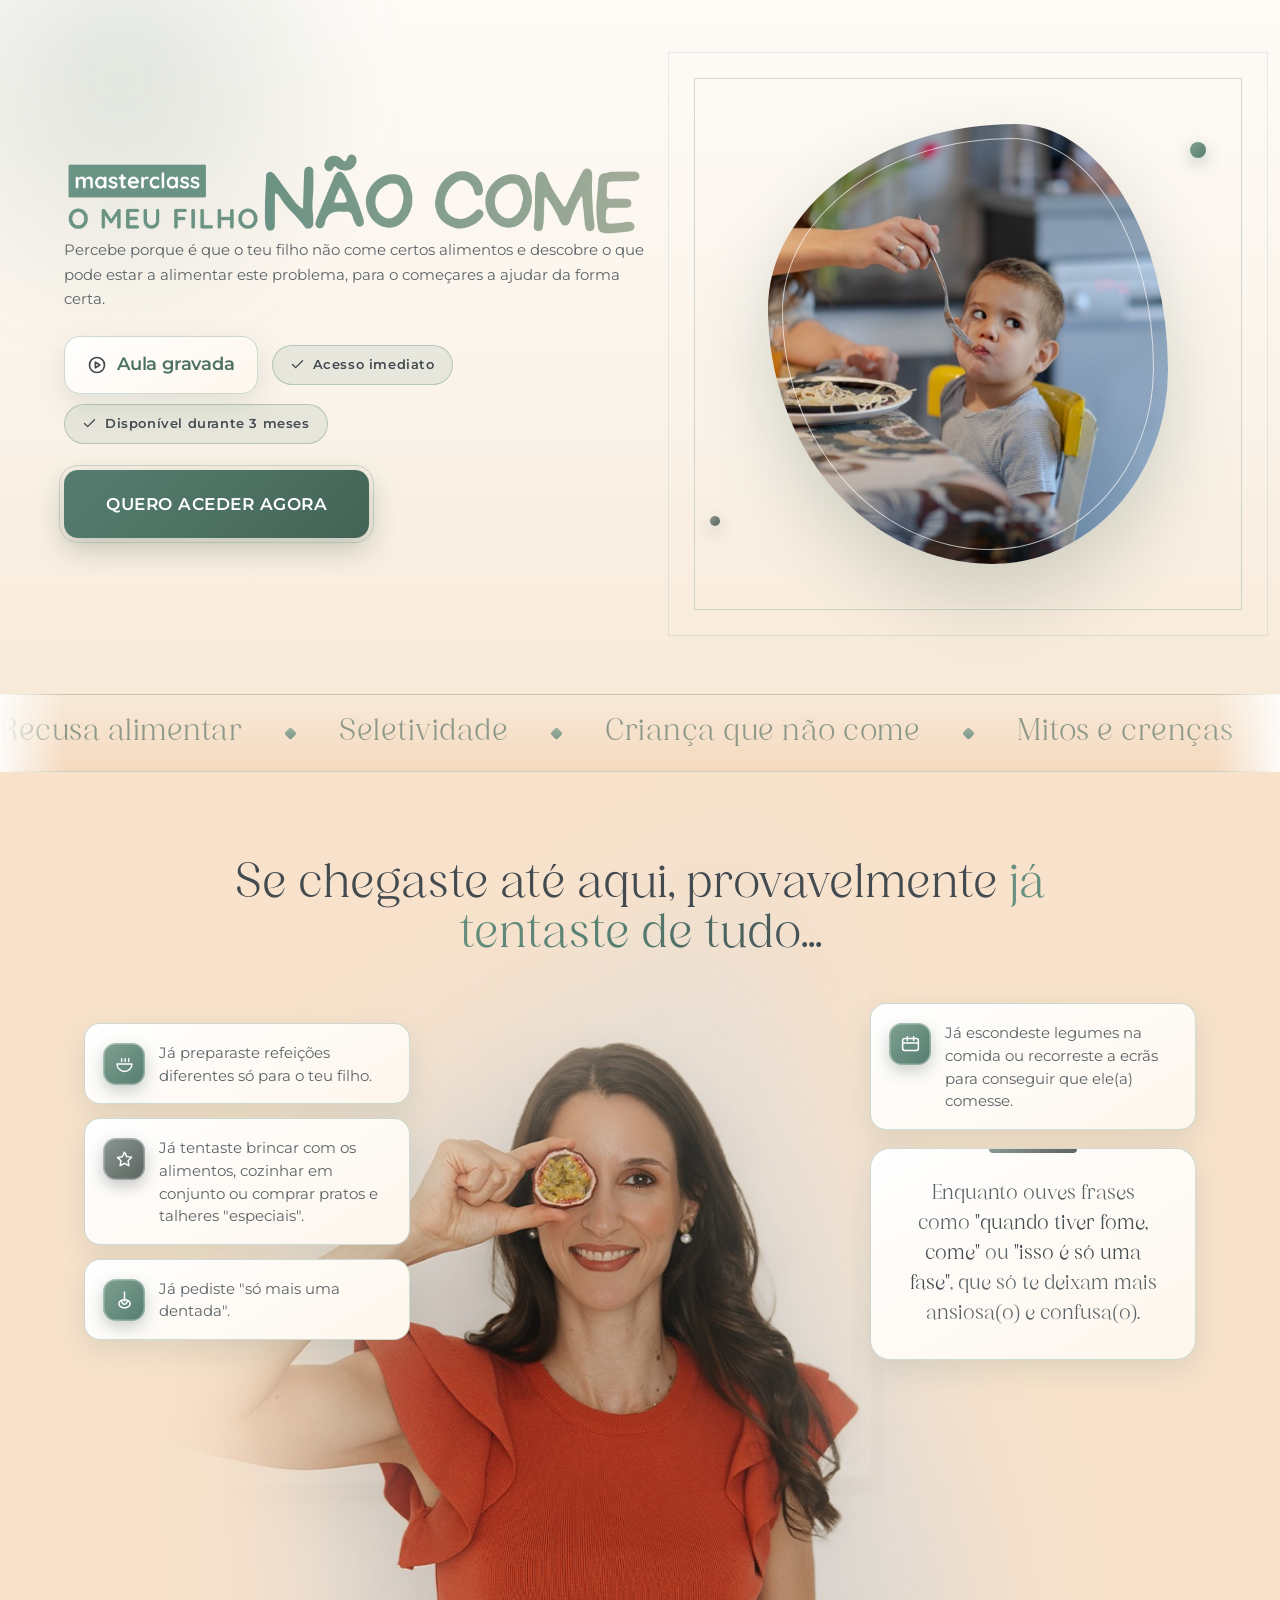
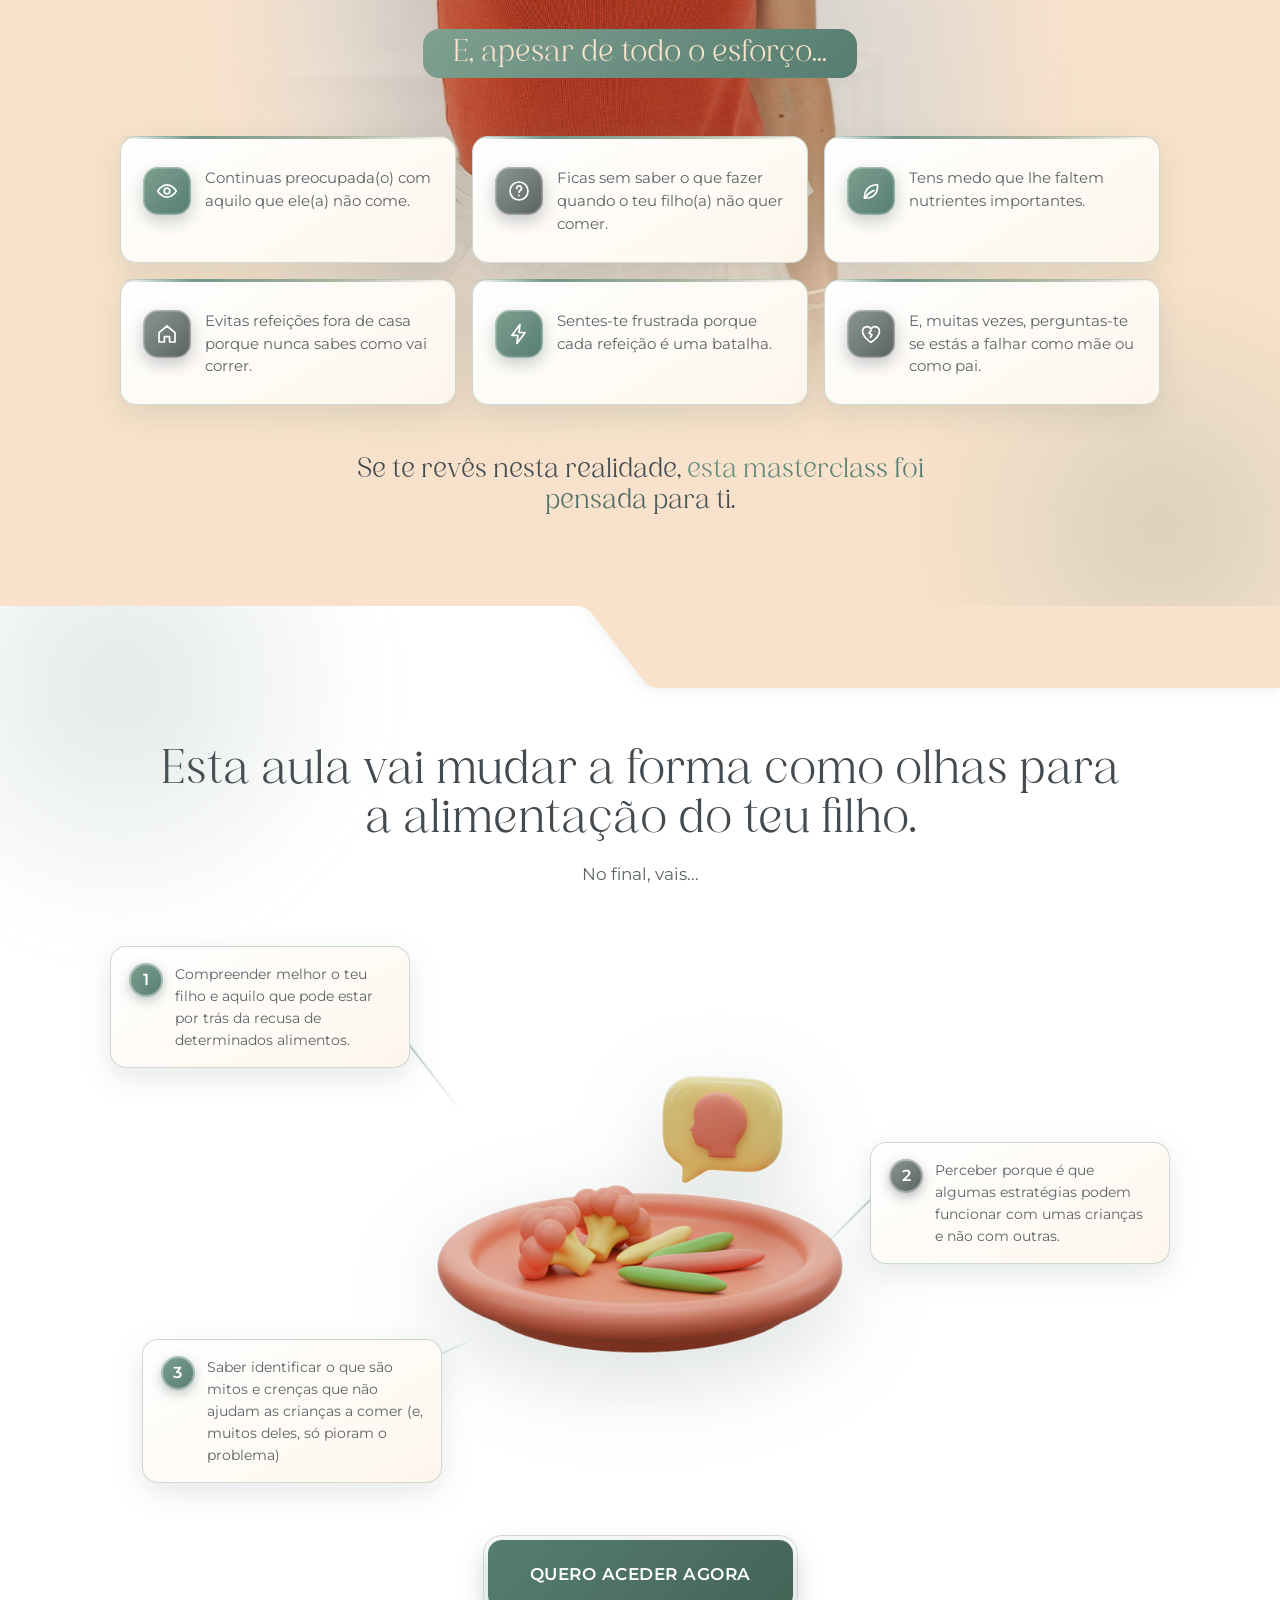
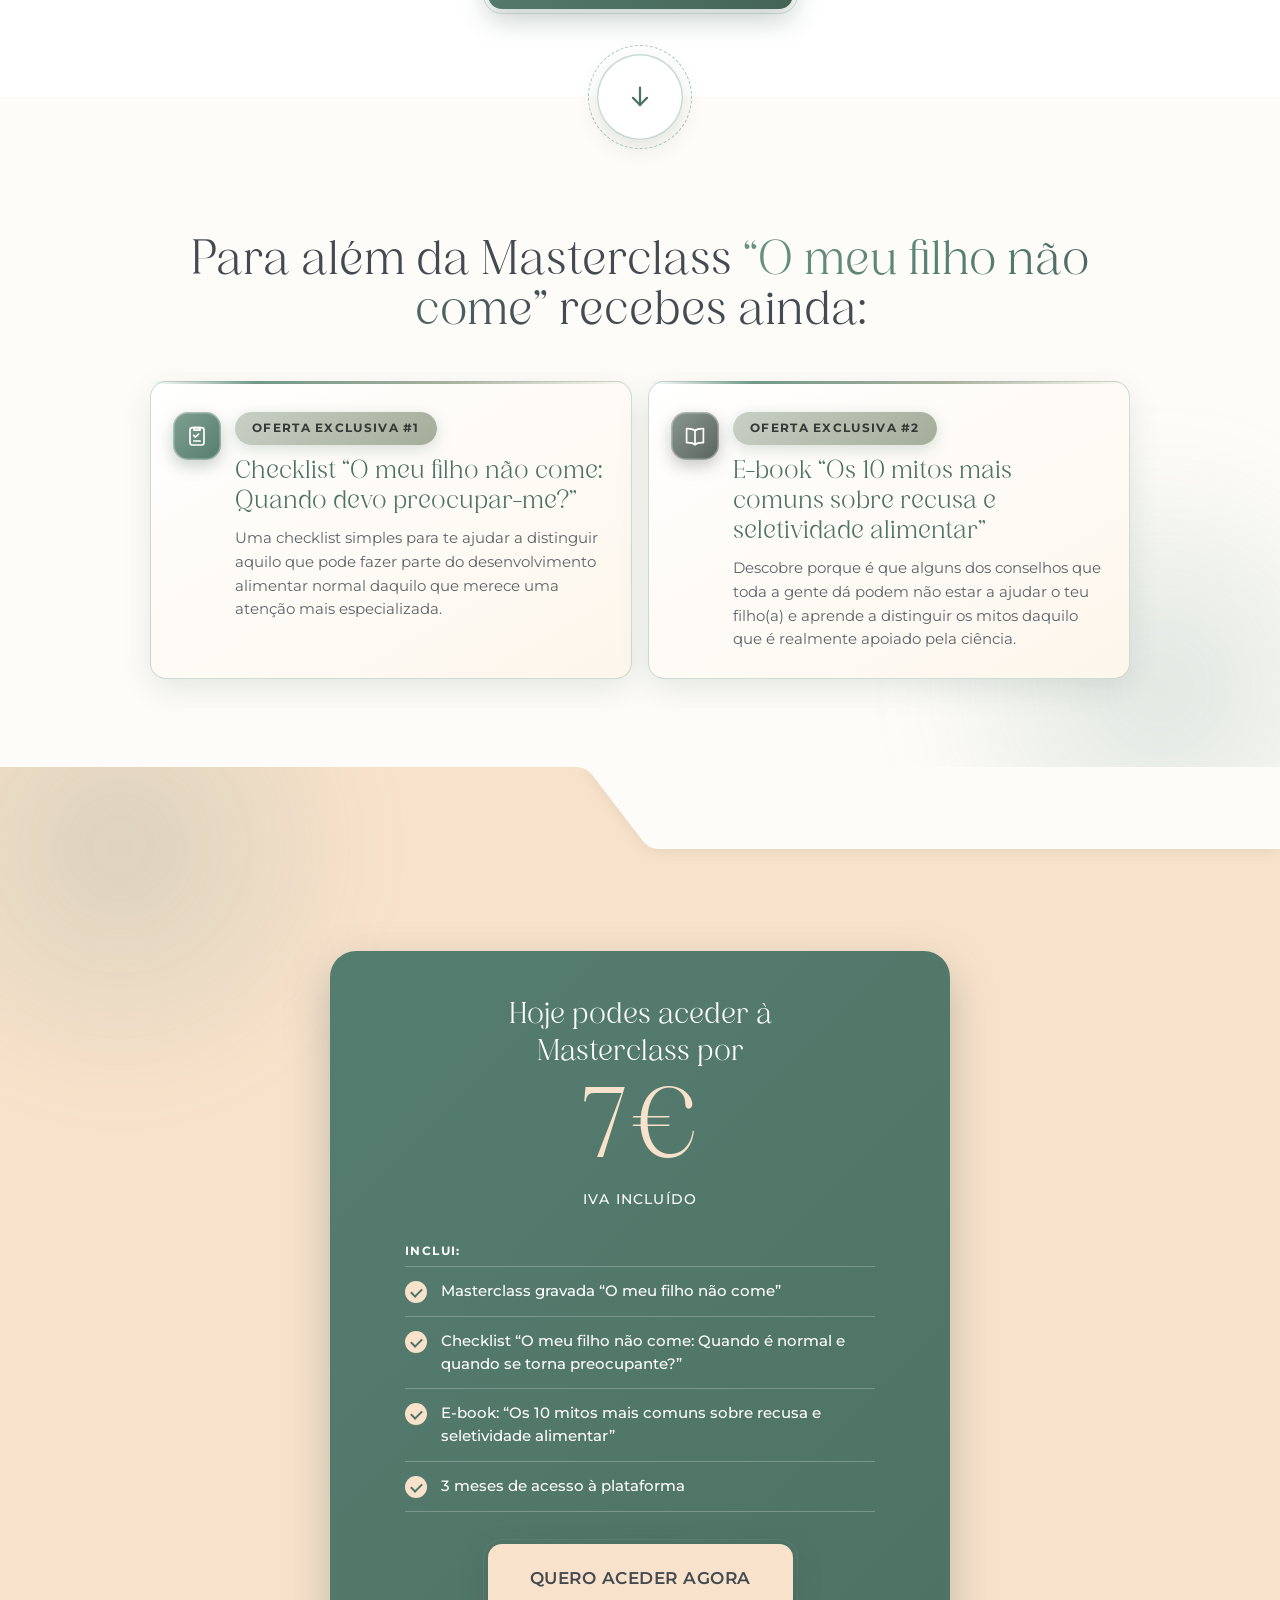
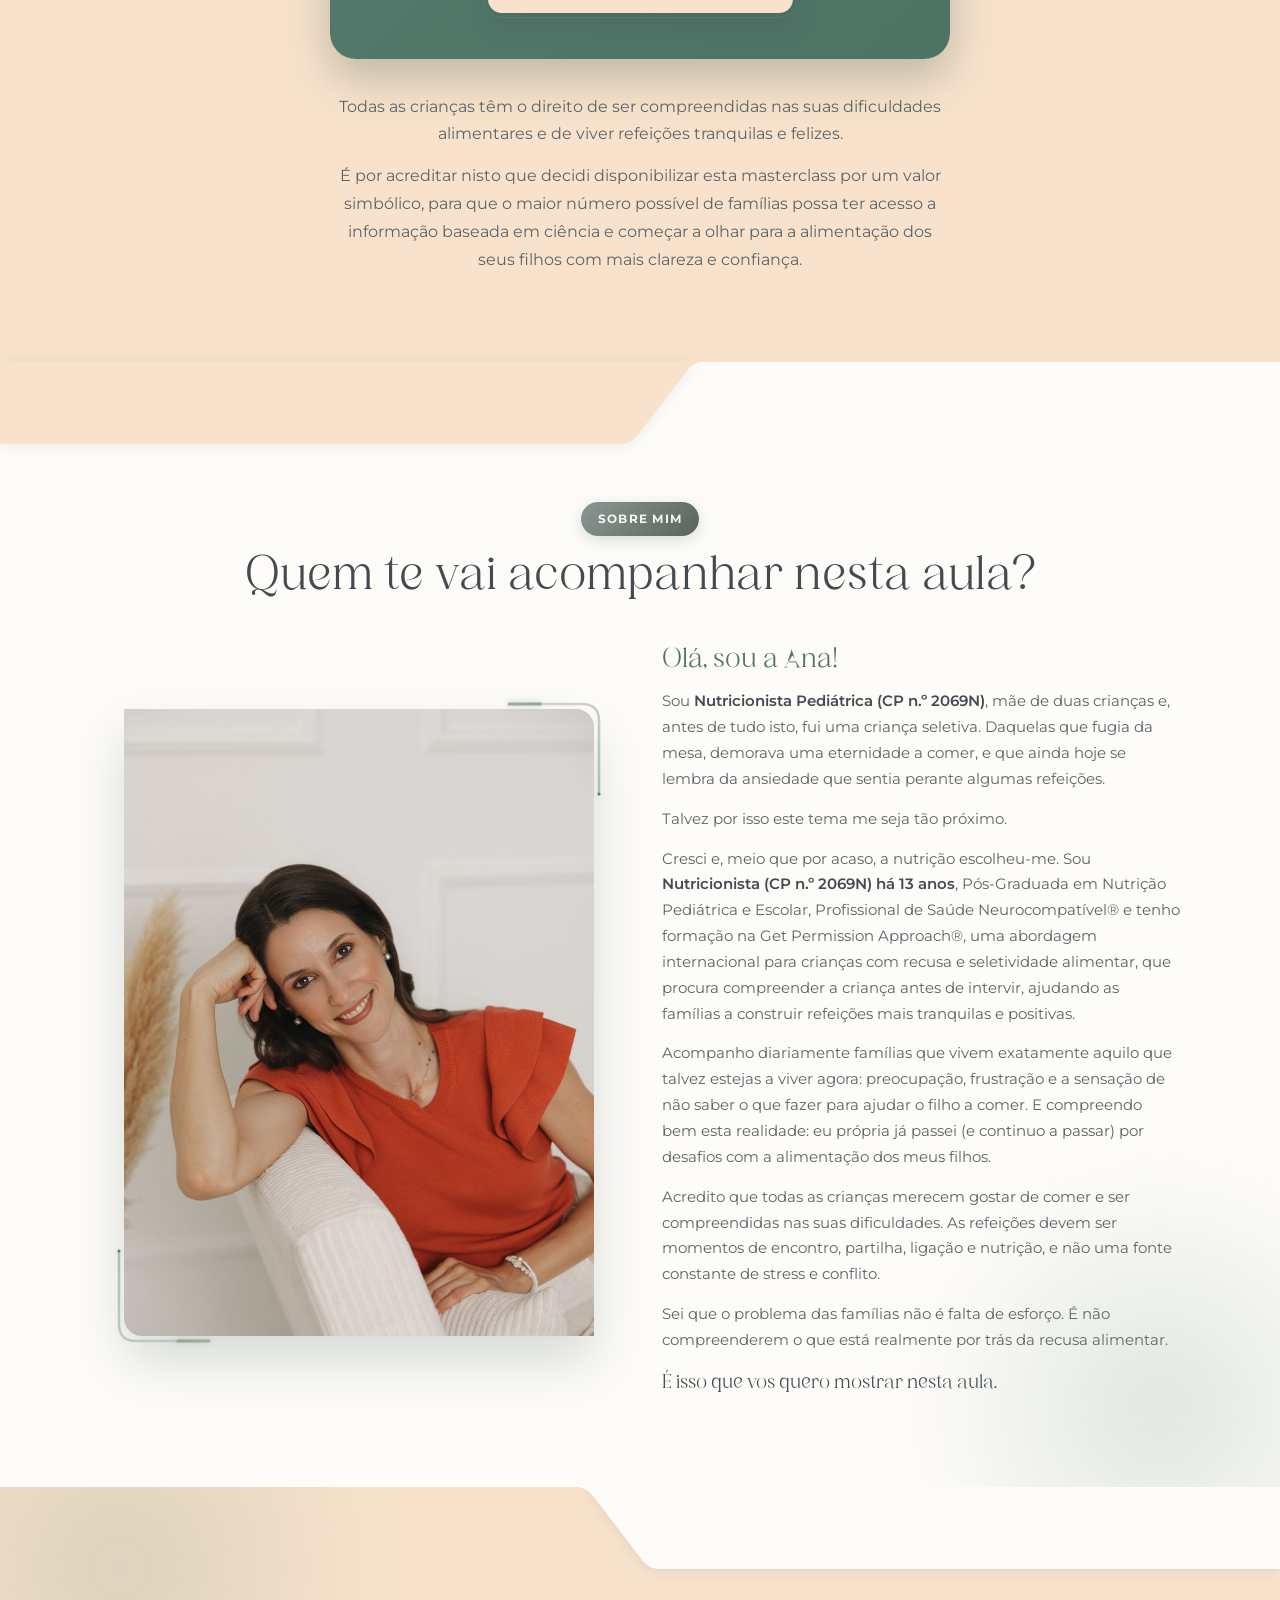
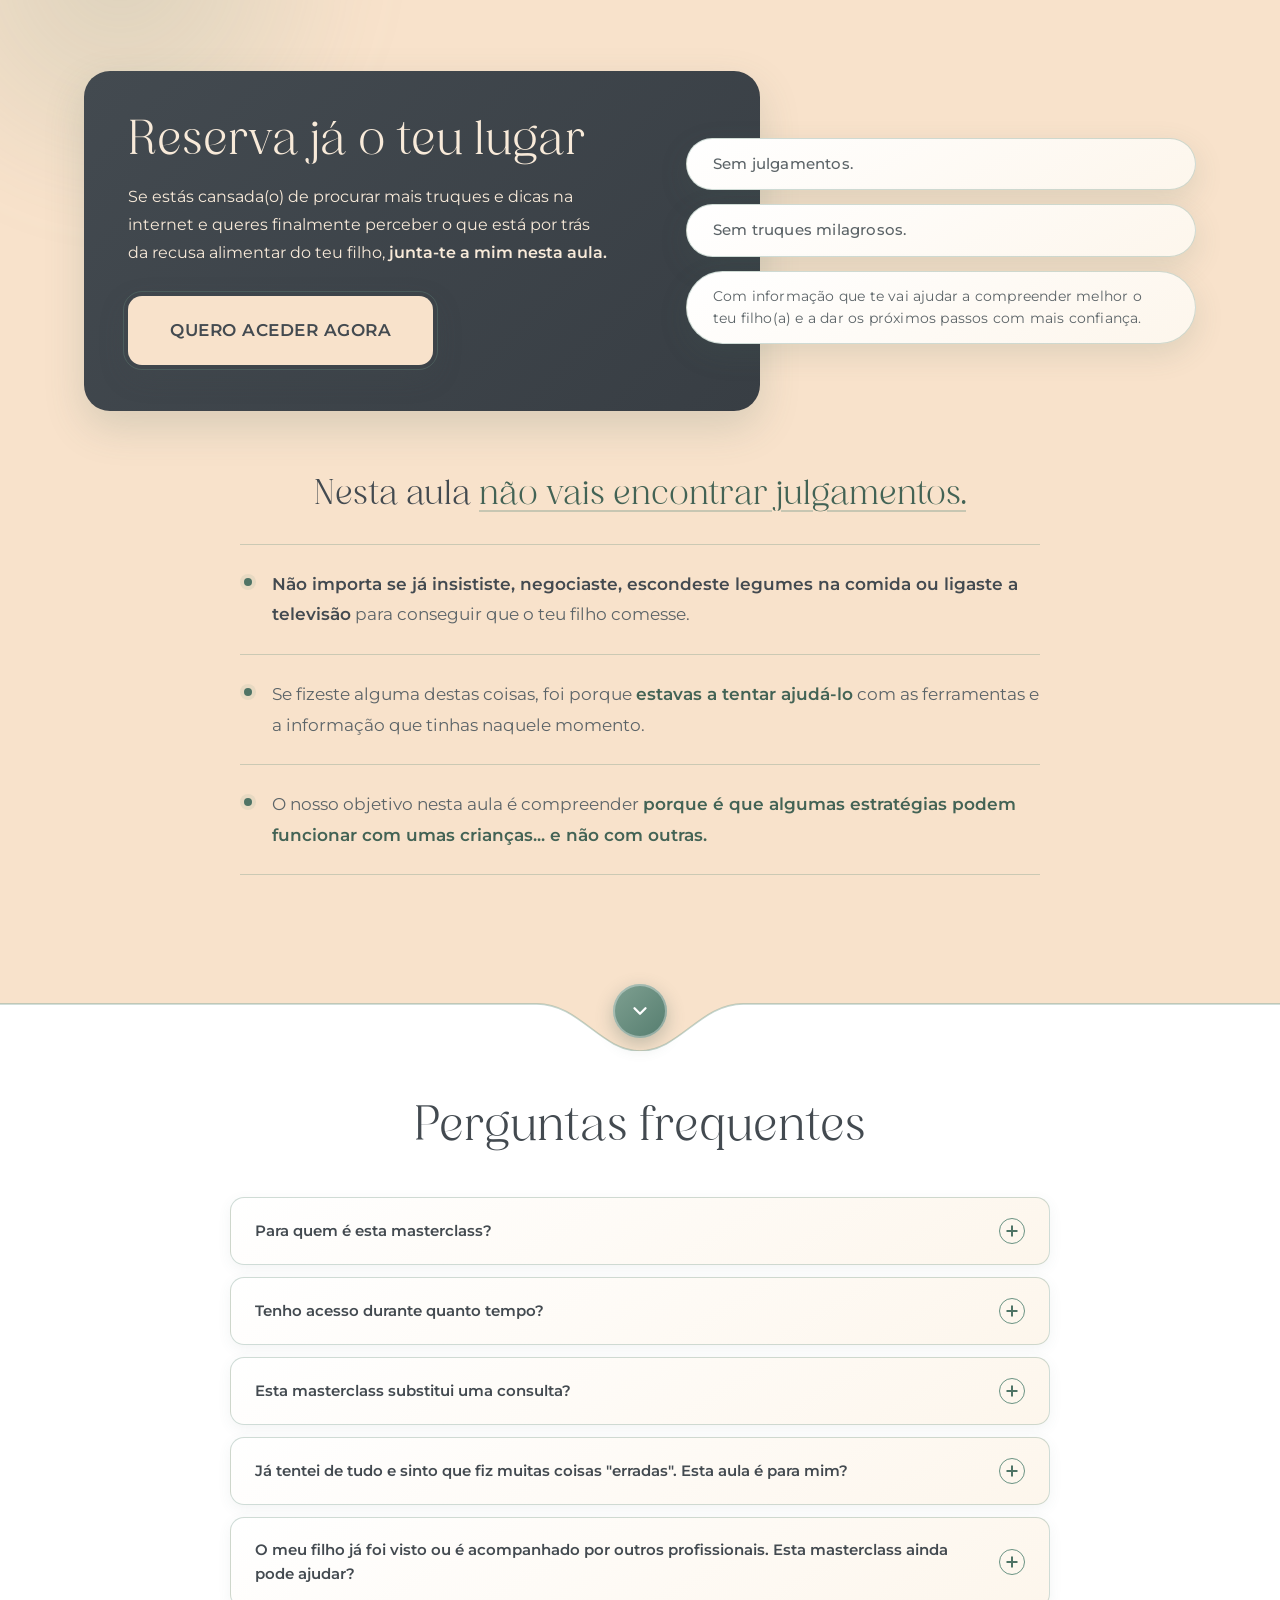
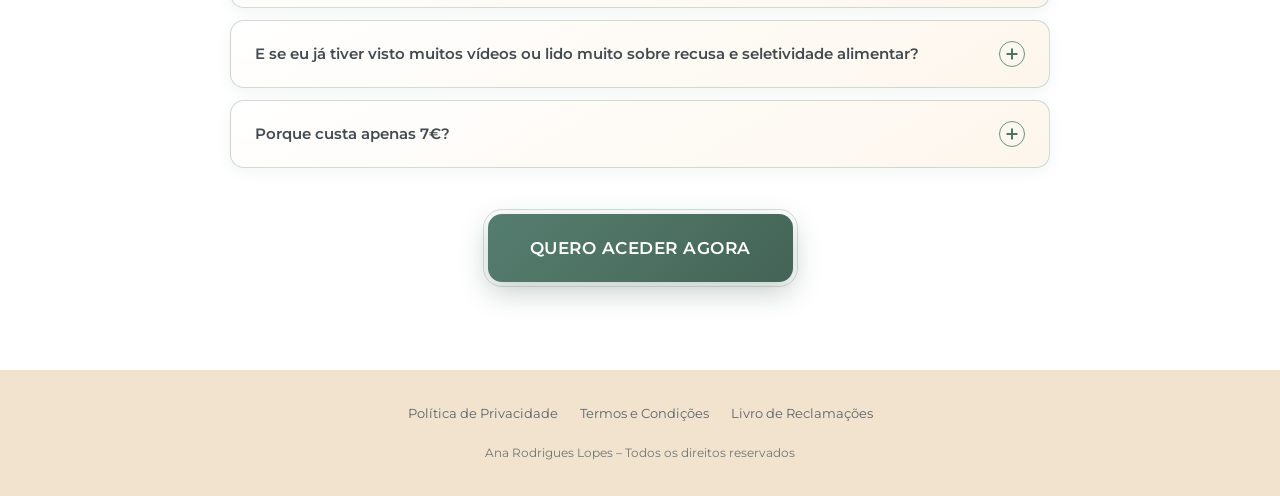
==== commit 30a95144: "[cc] gravada: price heading copy per client, smaller size Co-Authored-By: Claude Opus 5.5 (1M contex" ====
--- a/gravada/index.html
+++ b/gravada/index.html
@@ -35,6 +35,7 @@
 .sec-preco .res-grid{grid-template-columns:1fr;max-width:620px;margin-left:auto;margin-right:auto}
 .preco-card{align-items:center;text-align:center;background:linear-gradient(135deg,#557D6F 0%,#4E7365 100%);box-shadow:0 18px 44px rgba(74,104,93,.34)}
 .preco-card h2{color:#fff}
+.sec .preco-card h2{font-size:clamp(22px,2.3vw,30px);line-height:1.25;max-width:22ch}
 .preco-valor{font-family:'Bevenida','Georgia',serif;font-weight:400;font-size:clamp(64px,8vw,96px);line-height:1;color:#F8E2CB;margin:14px 0 0}
 .preco-iva{margin-top:8px;font-family:'Montserrat',sans-serif;font-weight:500;font-size:13.5px;letter-spacing:1.2px;text-transform:uppercase;color:#fff}
 .preco-inclui{width:100%;max-width:470px;margin-top:30px;text-align:left}
@@ -219,7 +220,7 @@
   <div class="wrap">
     <div class="res-grid">
       <div class="res-card preco-card sr-hidden">
-        <h2>Investimento</h2>
+        <h2>Hoje podes aceder à Masterclass por</h2>
         <p class="preco-valor">7€</p>
         <p class="preco-iva">IVA incluído</p>
         <div class="preco-inclui">
